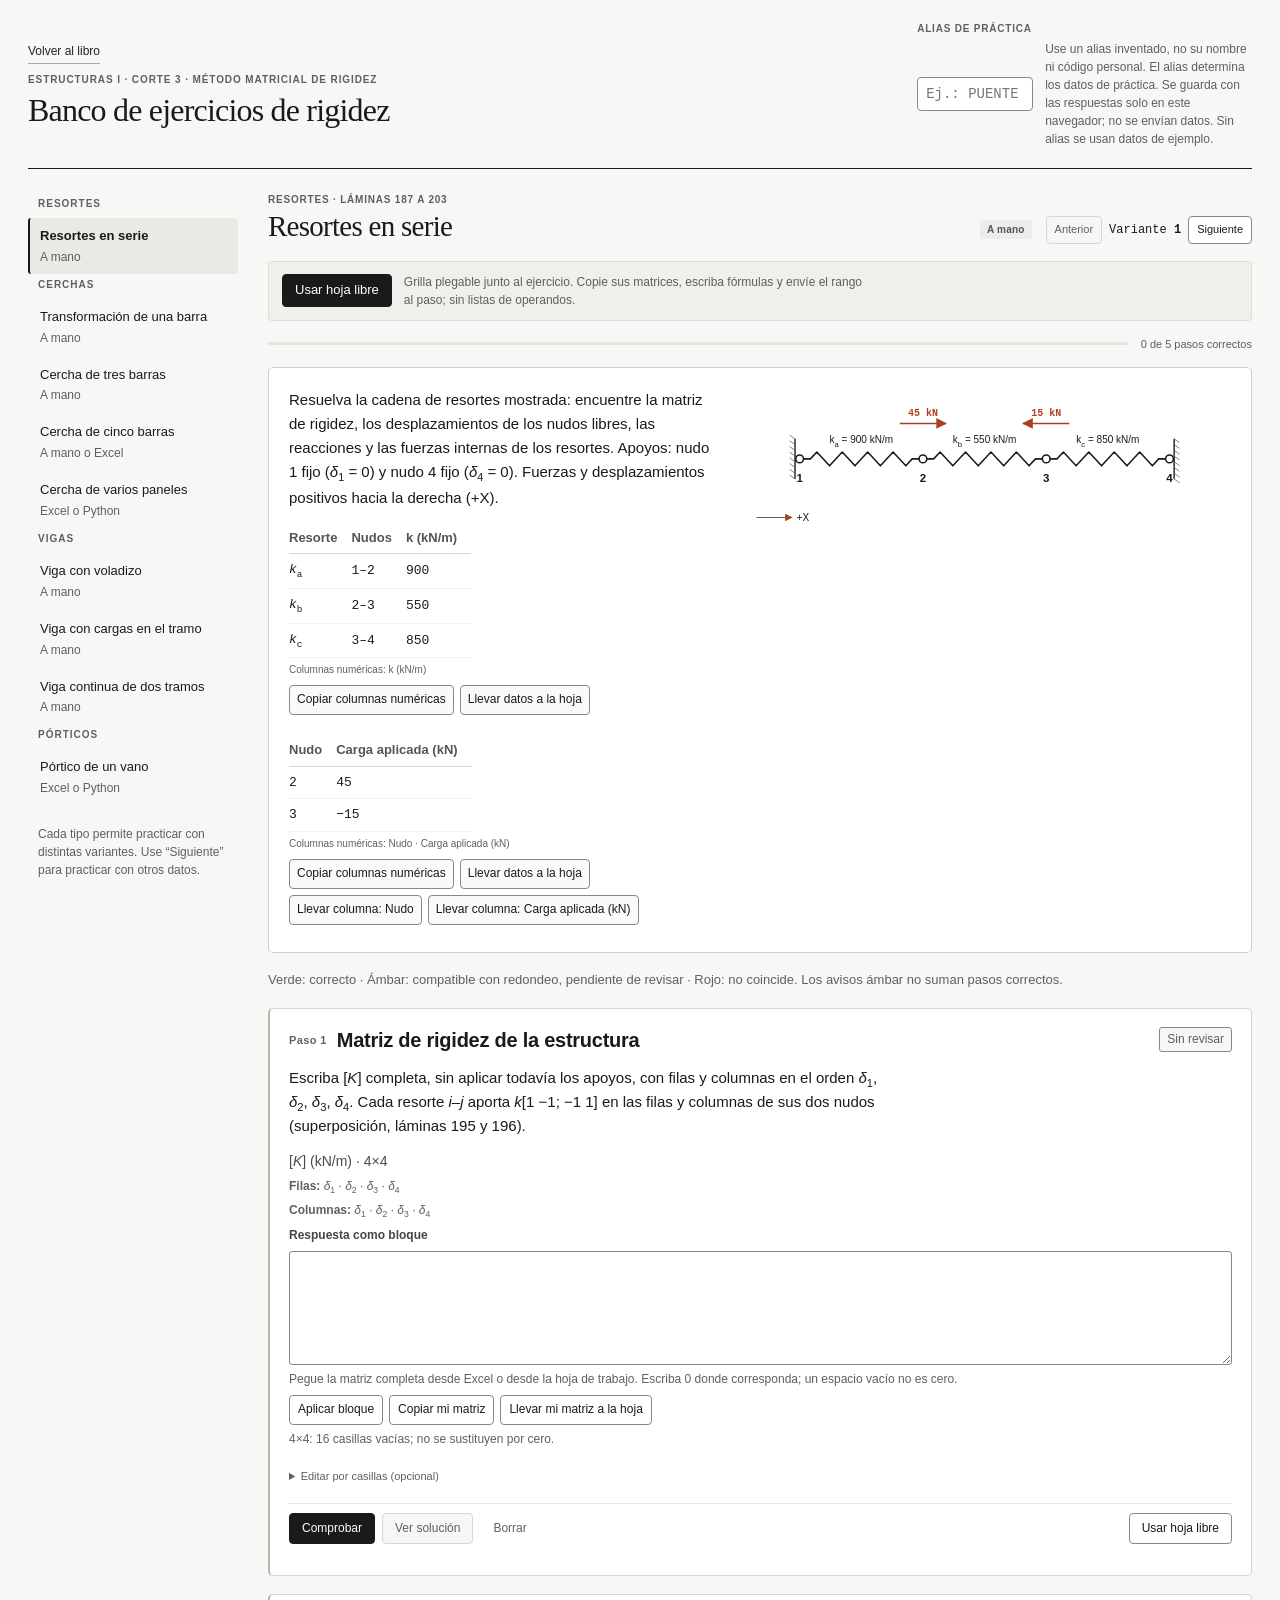
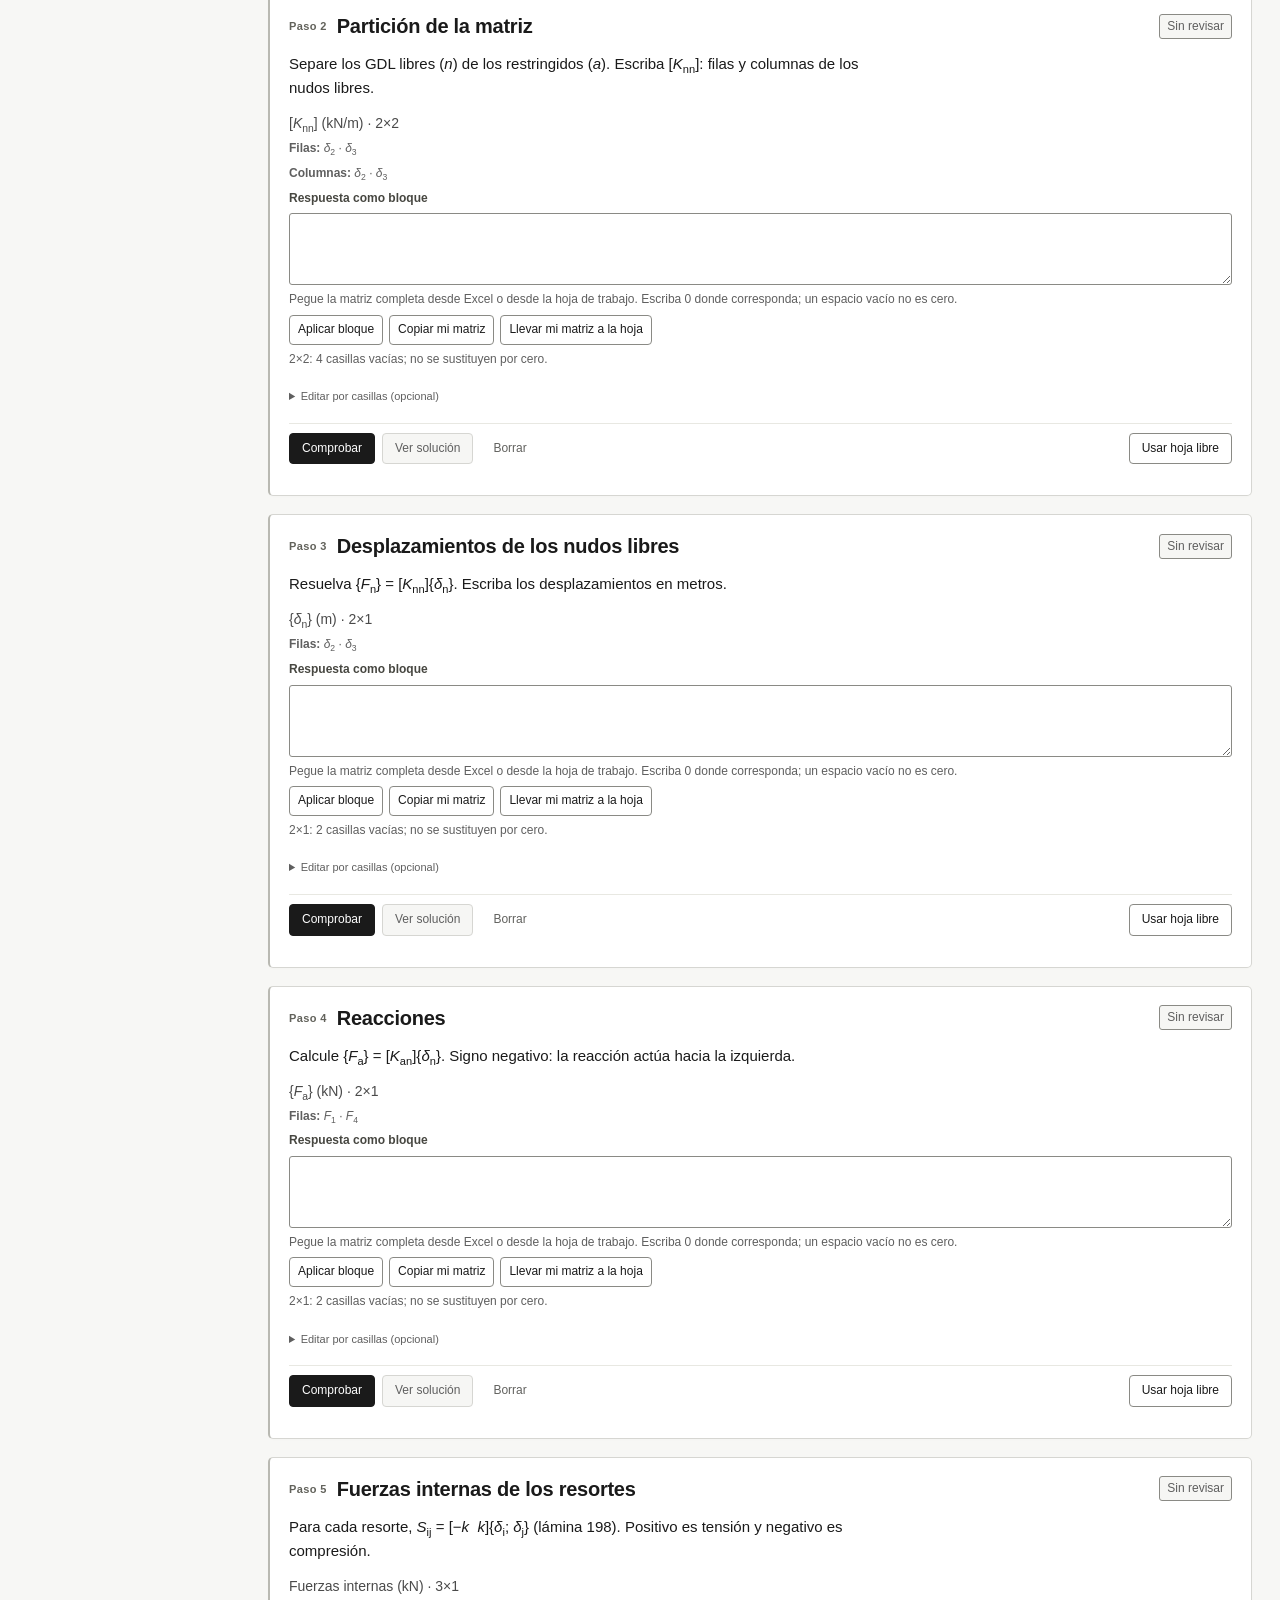
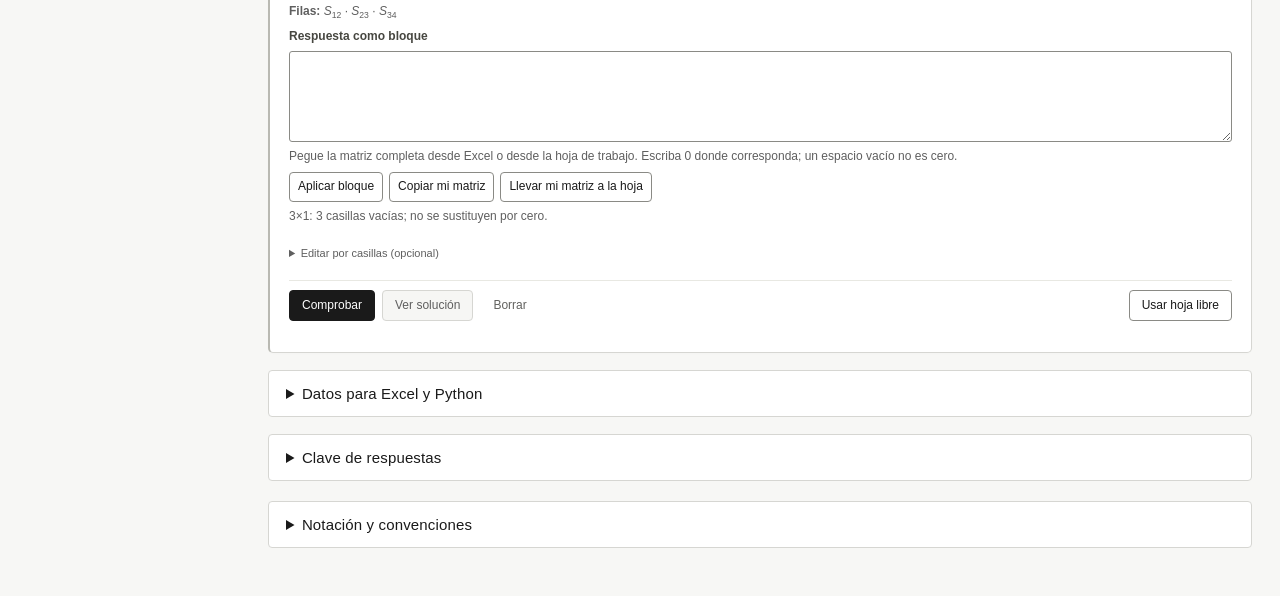
==== banco.html @ 26c3f5d6 "Publicar libro, banco y hoja integrada V12 para GitHub Pages Fuente V12: 86f030126793d676b8661a8024e" ====
<!doctype html>
<html lang="es" data-theme="light">
<head>
<meta charset="utf-8">
<meta name="viewport" content="width=device-width, initial-scale=1">
<title>Banco de ejercicios de rigidez</title>
<style>
/* Concepto: cuaderno de taller de análisis estructural. Barra lateral con el índice de ejercicios,
   enunciado con figura a la derecha y pasos numerados con casillas tipo matriz. */
:root {
  --paper: #f3f5f7; --surface: #ffffff; --surface-2: #eef1f4; --ink: #18212b; --muted: #5a6574; --line: #d3d9e0;
  --accent: #0d6b7a; --accent-ink: #ffffff; --accent-soft: #e0f0f2; --load: #c2410c;
  --ok: #1d7a4b; --ok-soft: #e3f3ea; --bad: #b42318; --bad-soft: #fbe9e7; --warn: #9a5b00; --warn-soft: #fbf1df;
  --f-display: "Arial Narrow", "Segoe UI", Arial, sans-serif;
  --f-body: "Segoe UI", Roboto, Helvetica, Arial, sans-serif;
  --f-mono: ui-monospace, "SFMono-Regular", Consolas, monospace;
  --r: 6px;
}
@media (prefers-color-scheme: dark) { :root:not([data-theme="light"]) {
  --paper: #11161c; --surface: #18202a; --surface-2: #1f2933; --ink: #e5eaf0; --muted: #9aa5b3; --line: #2e3a47;
  --accent: #4fb6c6; --accent-ink: #0b1a1e; --accent-soft: #163239; --load: #f28b4f;
  --ok: #4cc58b; --ok-soft: #133226; --bad: #f2786d; --bad-soft: #3a1c1a; --warn: #e3a64a; --warn-soft: #36290f; color-scheme: dark; } }
:root[data-theme="dark"] {
  --paper: #11161c; --surface: #18202a; --surface-2: #1f2933; --ink: #e5eaf0; --muted: #9aa5b3; --line: #2e3a47;
  --accent: #4fb6c6; --accent-ink: #0b1a1e; --accent-soft: #163239; --load: #f28b4f;
  --ok: #4cc58b; --ok-soft: #133226; --bad: #f2786d; --bad-soft: #3a1c1a; --warn: #e3a64a; --warn-soft: #36290f; color-scheme: dark; }

* { box-sizing: border-box; }
[hidden] { display: none !important; }
body { background: var(--paper); color: var(--ink); font: 15px/1.55 var(--f-body); }
.wrap { max-width: 1240px; margin: 0 auto; padding-left: max(16px, env(safe-area-inset-left, 0px)); padding-right: max(16px, env(safe-area-inset-right, 0px)); padding-block: 0 48px; }
h1, h2, h3 { font-family: var(--f-display); font-weight: 600; letter-spacing: 0.01em; text-wrap: balance; margin: 0; line-height: 1.1; }
h1 { font-size: 30px; } h2 { font-size: 30px; } h3 { font-size: 21px; }
p { margin: 0; }
.eyebrow { font: 600 12px/1.3 var(--f-body); letter-spacing: 0.08em; text-transform: uppercase; color: var(--muted); }
.small { font-size: 13px; color: var(--muted); }
code { font-family: var(--f-mono); font-size: 0.92em; background: var(--surface-2); padding: 1px 4px; border-radius: 3px; }
i.ov { text-decoration: overline; }
.ss { display: inline-flex; flex-direction: column; vertical-align: middle; line-height: 1; font-size: 0.72em; margin-left: 1px; }
.ss sup, .ss sub { position: static; line-height: 1.05; }
sub, sup { font-size: 0.72em; }
a { color: var(--accent); }
:focus-visible { outline: 2px solid var(--accent); outline-offset: 2px; }

/* Encabezado */
.top { display: flex; flex-wrap: wrap; align-items: flex-end; justify-content: space-between; gap: 16px 32px; padding-block: 22px 18px; border-bottom: 2px solid var(--ink); margin-bottom: 22px; }
.top .brand { display: grid; gap: 4px; }
.who { display: grid; gap: 4px; min-width: 0; }
.who label { font: 600 12px var(--f-body); letter-spacing: 0.06em; text-transform: uppercase; color: var(--muted); }
.who .row { display: flex; gap: 8px; align-items: center; flex-wrap: wrap; }
.who input { font: 500 16px var(--f-mono); padding: 7px 10px; width: 15ch; border: 1.5px solid var(--line); border-radius: var(--r); background: var(--surface); color: var(--ink); }
.who .hint { font-size: 12.5px; color: var(--muted); max-width: 34ch; }

/* Distribución */
.layout { display: grid; grid-template-columns: 236px minmax(0, 1fr); gap: 28px; align-items: start; }
.side { position: sticky; top: calc(env(safe-area-inset-top, 0px) + 12px); display: grid; gap: 16px; }
.nav-group { display: grid; gap: 2px; }
.nav-h { font: 600 12px var(--f-body); letter-spacing: 0.08em; text-transform: uppercase; color: var(--muted); padding: 0 10px 4px; }
.nav-item { display: grid; gap: 1px; padding: 7px 10px; border-radius: var(--r); color: var(--ink); text-decoration: none; border-left: 3px solid transparent; }
.nav-item:hover { background: var(--surface-2); }
.nav-item[aria-current="page"] { background: var(--surface); border-left-color: var(--accent); box-shadow: 0 1px 0 var(--line); }
.nav-item span:first-child { font-weight: 500; }
.nav-tag { font-size: 12px; color: var(--muted); }
#nav-select { display: none; font: 500 15px var(--f-body); padding: 9px 10px; border-radius: var(--r); border: 1.5px solid var(--line); background: var(--surface); color: var(--ink); width: 100%; }
.side-note { font-size: 12.5px; color: var(--muted); padding: 0 10px; }
main { min-width: 0; display: grid; gap: 20px; }

/* Cabecera del ejercicio */
.exhead { display: flex; flex-wrap: wrap; gap: 12px 24px; justify-content: space-between; align-items: flex-end; }
.exhead-t { display: grid; gap: 4px; }
.exhead-r { display: flex; gap: 12px; align-items: center; flex-wrap: wrap; }
.tag { font: 600 12px var(--f-body); letter-spacing: 0.04em; padding: 4px 9px; border-radius: 999px; background: var(--accent-soft); color: var(--accent); }
.variant { display: flex; align-items: center; gap: 8px; }
.var-n { font: 500 14px var(--f-mono); }
.prog { display: flex; align-items: center; gap: 12px; }
.prog-bar { flex: 1; height: 6px; background: var(--surface-2); border-radius: 3px; overflow: hidden; }
.prog-bar span { display: block; height: 100%; background: var(--ok); transition: width .3s; }
.prog-t { font: 500 13px var(--f-mono); color: var(--muted); white-space: nowrap; }

/* Botones */
.btn { font: 500 14px var(--f-body); padding: 7px 14px; border-radius: var(--r); border: 1.5px solid var(--line); background: var(--surface); color: var(--ink); cursor: pointer; }
.btn:hover:not(:disabled) { border-color: var(--accent); }
.btn:disabled { opacity: 0.45; cursor: not-allowed; }
.btn-primary { background: var(--accent); border-color: var(--accent); color: var(--accent-ink); }
.btn-primary:hover:not(:disabled) { filter: brightness(1.08); }
.btn-quiet { border-color: transparent; background: transparent; color: var(--muted); }
.btn-sm { padding: 5px 10px; font-size: 13px; }

/* Enunciado */
.enun { display: grid; grid-template-columns: minmax(0, 1fr) minmax(0, 1.15fr); gap: 20px 28px; background: var(--surface); border: 1px solid var(--line); border-radius: 8px; padding: 20px; }
.enun-text { display: grid; gap: 12px; align-content: start; min-width: 0; }
.enun-fig { margin: 0; min-width: 0; }
.fig { width: 100%; height: auto; display: block; }
.tblwrap { overflow-x: auto; }
.tbl { border-collapse: collapse; font-size: 14px; font-variant-numeric: tabular-nums; }
.tbl th { font: 600 12px var(--f-body); color: var(--muted); text-align: left; padding: 4px 12px 4px 0; border-bottom: 1px solid var(--line); white-space: nowrap; }
.tbl td { padding: 4px 12px 4px 0; border-bottom: 1px solid var(--surface-2); font-family: var(--f-mono); font-size: 13.5px; white-space: nowrap; }

/* Figuras */
.fig-bar { stroke: var(--ink); stroke-width: 3.2; stroke-linecap: round; }
.fig-bar-beam { stroke-width: 4.4; }
.fig-beam { stroke: var(--ink); stroke-width: 5; stroke-linecap: round; }
.fig-node { fill: var(--surface); stroke: var(--ink); stroke-width: 2; }
.fig-sup { fill: var(--surface); stroke: var(--ink); stroke-width: 1.6; }
.fig-ground { stroke: var(--ink); stroke-width: 1.8; }
.fig-hatch { stroke: var(--muted); stroke-width: 1; }
.fig-load { stroke: var(--load); stroke-width: 2; fill: none; }
.fig-load-fill { fill: var(--load); }
.fig-axis { stroke: var(--muted); stroke-width: 1.4; }
.fig-spring { stroke: var(--ink); stroke-width: 2; fill: none; stroke-linejoin: round; }
.fig-txt { fill: var(--ink); font: 13px var(--f-body); }
.fig-txt .sub { font-size: 10px; }
.fig-nodetxt { fill: var(--ink); font: 700 15px var(--f-body); }
.fig-loadtxt { fill: var(--load); font: 600 13px var(--f-mono); }
.fig-dim { stroke: var(--muted); stroke-width: 1; fill: none; }
.fig-dimtxt { fill: var(--muted); font: 12px var(--f-mono); }

/* Pasos */
.steps { list-style: none; margin: 0; padding: 0; display: grid; gap: 14px; }
.step { background: var(--surface); border: 1px solid var(--line); border-radius: 8px; padding: 16px 18px; display: grid; gap: 12px; border-left: 4px solid var(--line); }
.step[data-state="ok"] { border-left-color: var(--ok); }
.step[data-state="bad"] { border-left-color: var(--bad); }
.step-h { display: flex; align-items: baseline; gap: 12px; flex-wrap: wrap; }
.step-n { font: 600 13px var(--f-mono); color: var(--accent); }
.step-h h3 { flex: 1; min-width: 12ch; }
.chip { font: 600 12px var(--f-body); padding: 3px 9px; border-radius: 999px; background: var(--surface-2); color: var(--muted); }
.step[data-state="ok"] .chip { background: var(--ok-soft); color: var(--ok); }
.step[data-state="bad"] .chip { background: var(--bad-soft); color: var(--bad); }
.intro { max-width: 78ch; }
.fields { display: flex; flex-wrap: wrap; gap: 14px 28px; }
.field { display: grid; gap: 6px; min-width: 0; max-width: 100%; }
.flabel { font: 500 13.5px var(--f-body); color: var(--muted); }
.flabel .u { font-family: var(--f-mono); font-size: 12.5px; }
.actions { display: flex; gap: 8px; flex-wrap: wrap; }
.fb-ok { color: var(--ok); font-weight: 600; }
.fb-list { margin: 0; padding-left: 18px; color: var(--bad); display: grid; gap: 2px; }
.sol { border-top: 1px dashed var(--line); padding-top: 12px; display: grid; gap: 10px; overflow-x: auto; }
.sol-h { font: 600 12px var(--f-body); letter-spacing: 0.08em; text-transform: uppercase; color: var(--accent); }
.sol ul { margin: 0; padding-left: 18px; }
.eq { display: flex; align-items: center; flex-wrap: wrap; gap: 6px 8px; font-family: var(--f-body); }
.eq b { font-family: var(--f-mono); }

/* Matrices */
.mx { display: inline-flex; align-items: center; gap: 6px; max-width: 100%; overflow-x: auto; padding-bottom: 2px; }
.mx-pre { white-space: nowrap; }
.mx-t { border-collapse: separate; border-spacing: 0; font: 13.5px var(--f-mono); font-variant-numeric: tabular-nums; }
.mx-t thead th { font: 500 12.5px var(--f-body); color: var(--muted); padding: 0 6px 3px; text-align: center; }
.mx-t th.rl { font: 500 13px var(--f-body); color: var(--muted); padding: 2px 8px 2px 0; text-align: right; white-space: nowrap; }
.mx-t td.c { padding: 3px 9px; text-align: right; white-space: nowrap; }
.mx-t td.L { border-left: 2px solid var(--ink); }
.mx-t td.R { border-right: 2px solid var(--ink); }
.mx-t tbody tr:first-child td.L { background: linear-gradient(var(--ink), var(--ink)) left top / 7px 2px no-repeat; }
.mx-t tbody tr:last-child td.L { background: linear-gradient(var(--ink), var(--ink)) left bottom / 7px 2px no-repeat; }
.mx-t tbody tr:first-child td.R { background: linear-gradient(var(--ink), var(--ink)) right top / 7px 2px no-repeat; }
.mx-t tbody tr:last-child td.R { background: linear-gradient(var(--ink), var(--ink)) right bottom / 7px 2px no-repeat; }
.mx-t tbody tr:only-child td.L { background: linear-gradient(var(--ink), var(--ink)) left top / 7px 2px no-repeat, linear-gradient(var(--ink), var(--ink)) left bottom / 7px 2px no-repeat; }
.mx-t tbody tr:only-child td.R { background: linear-gradient(var(--ink), var(--ink)) right top / 7px 2px no-repeat, linear-gradient(var(--ink), var(--ink)) right bottom / 7px 2px no-repeat; }
.mx-t td.hi { color: var(--accent); font-weight: 600; }
.mx-t td.unit { font: 12.5px var(--f-mono); color: var(--muted); padding-left: 8px; white-space: nowrap; }
.mx-in td.c { padding: 3px 4px; }
.mx-in td.L { padding-left: 7px; } .mx-in td.R { padding-right: 7px; }
input.cell { width: 9.5ch; font: 500 14px var(--f-mono); text-align: right; padding: 5px 6px; border: 1.5px solid var(--line); border-radius: 4px; background: var(--paper); color: var(--ink); }
input.cell:focus { border-color: var(--accent); outline: none; background: var(--surface); }
input.cell.ok { border-color: var(--ok); background: var(--ok-soft); }
input.cell.bad { border-color: var(--bad); background: var(--bad-soft); }
input.cell.empty { border-color: var(--warn); background: var(--warn-soft); }

/* Paneles */
.panel { background: var(--surface); border: 1px solid var(--line); border-radius: 8px; padding: 12px 18px; }
.panel summary { cursor: pointer; font: 600 19px var(--f-display); letter-spacing: 0.01em; }
.panel[open] summary { margin-bottom: 12px; }
.notation { display: grid; grid-template-columns: repeat(auto-fit, minmax(260px, 1fr)); gap: 12px 28px; font-size: 14px; }
.notation h4 { font: 600 13px var(--f-body); letter-spacing: 0.06em; text-transform: uppercase; color: var(--accent); margin: 0 0 4px; }
.notation ul { margin: 0; padding-left: 18px; display: grid; gap: 3px; }
.exp { display: grid; grid-template-columns: repeat(auto-fit, minmax(280px, 1fr)); gap: 18px; }
.exp > div { display: grid; gap: 8px; align-content: start; min-width: 0; }
.exp-h { font: 600 14px var(--f-body); }
.exp textarea { width: 100%; font: 12.5px/1.5 var(--f-mono); padding: 8px; border: 1px solid var(--line); border-radius: var(--r); background: var(--paper); color: var(--ink); resize: vertical; }
.exp .btn { justify-self: start; }
.key { display: grid; gap: 10px; margin-top: 10px; }
.key-h { font-weight: 600; font-size: 14px; }
.key-vals { display: flex; flex-wrap: wrap; gap: 4px 16px; font: 13px var(--f-mono); }
.kv .kl { font-family: var(--f-body); color: var(--muted); }

@media (max-width: 1020px) { .enun { grid-template-columns: minmax(0, 1fr); } }
@media (max-width: 860px) {
  .layout { grid-template-columns: minmax(0, 1fr); gap: 16px; }
  .side { position: static; }
  #nav { display: none; }
  #nav-select { display: block; }
  .side-note { padding: 0; }
  h1 { font-size: 26px; } h2 { font-size: 26px; }
}
@media (max-width: 520px) { input.cell { width: 7.5ch; font-size: 13.5px; } .step { padding: 14px 12px; } .enun { padding: 14px; } }
@media (prefers-reduced-motion: reduce) { .prog-bar span { transition: none; } }
/* Rounding compatibility is visible but never earns a correct step. */
input.cell.rounding { background:#fff3d4; border-color:#946000; color:#623f00; }
.step[data-state="rounding"] [data-chip] { background:#fff3d4; color:#623f00; }
</style>
<link rel="stylesheet" href="./bank-sheet.css">
<link rel="stylesheet" href="./bank-blocks.css">
<link rel="stylesheet" href="./bank-free-sheet.css">
<link rel="stylesheet" href="./bank-visual.css">
<link rel="stylesheet" href="./bank-operational.css">
<link rel="stylesheet" href="./tokens.css">
<link rel="stylesheet" href="./bank-reading.css">
</head>
<body>
<div class="wrap">
  <header class="top">
    <div class="brand"><a href="index.html">Volver al libro</a><p class="eyebrow">Estructuras I · Corte 3 · Método matricial de rigidez</p><h1>Banco de ejercicios de rigidez</h1></div>
    <div class="who">
      <label for="alias">Alias de práctica</label>
      <div class="row"><input id="alias" placeholder="Ej.: PUENTE" maxlength="64" autocomplete="off" spellcheck="false" aria-describedby="alias-hint">
        <span class="hint" id="alias-hint">Use un alias inventado, no su nombre ni código personal. El alias determina los datos de práctica. Se guarda con las respuestas solo en este navegador; no se envían datos. Sin alias se usan datos de ejemplo.</span></div>
    </div>
  </header>
  <div class="layout">
    <aside class="side">
      <select id="nav-select" aria-label="Ejercicio"></select>
      <nav id="nav" aria-label="Tipos de ejercicio"></nav>
      <p class="side-note">Cada tipo permite practicar con distintas variantes. Use “Siguiente” para practicar con otros datos.</p>
    </aside>
    <div class="bank-content" style="min-width:0; display:grid; gap:20px;">
      <main id="main"></main>
      <details class="panel" id="notacion">
        <summary>Notación y convenciones</summary>
        <div class="notation">
          <div><h4>Coordenadas generales</h4><ul>
            <li>Fuerzas <i>X</i>, <i>Y</i> y momentos <i>M</i>; desplazamientos <i>u</i>, <i>v</i> y giros <i>θ</i>.</li>
            <li>Positivos: <i>X</i> y <i>u</i> hacia la derecha, <i>Y</i> y <i>v</i> hacia arriba, <i>M</i> y <i>θ</i> en sentido antihorario.</li>
            <li>{<i>F</i>} = [<i>K</i>]{<i>δ</i>}.</li></ul></div>
          <div><h4>Coordenadas locales</h4><ul>
            <li>La barra superior indica local: <i class="ov">F</i>, <i class="ov">δ</i>, [<i class="ov">K</i>].</li>
            <li><i class="ov">X</i> va a lo largo del elemento, del nudo <i>i</i> al nudo <i>j</i>. <i>φ</i> se mide en sentido antihorario desde <i>X</i> hasta <i class="ov">X</i>.</li>
            <li><i>c</i> = cos <i>φ</i>, <i>s</i> = sen <i>φ</i>; {<i class="ov">δ</i>} = [<i>T</i>]{<i>δ</i>}, {<i class="ov">F</i>} = [<i>T</i>]{<i>F</i>}, [<i>K</i>] = [<i>T</i>]<sup>T</sup>[<i class="ov">K</i>][<i>T</i>].</li></ul></div>
          <div><h4>Partición (lámina 241)</h4><ul>
            <li><i>n</i>: GDL libres; <i>a</i>: GDL de los apoyos.</li>
            <li>{<i>δ</i><sub>n</sub>} = [<i>K</i><sub>nn</sub>]<sup>−1</sup>({<i>F</i><sub>n</sub>} − {<i>F</i><span class="ss"><sup>F</sup><sub>n</sub></span>}).</li>
            <li>{<i>F</i><sub>a</sub>} = {<i>F</i><span class="ss"><sup>F</sup><sub>a</sub></span>} + [<i>K</i><sub>an</sub>]{<i>δ</i><sub>n</sub>}, con {<i>δ</i><sub>a</sub>} = 0.</li></ul></div>
          <div><h4>Fuerzas en los elementos</h4><ul>
            <li><i>S</i><sub>ij</sub>: fuerza axial de una barra o resorte. Positivo es tensión.</li>
            <li><i>Y</i><span class="ss"><sup>F</sup><sub>ij</sub></span>, <i>M</i><span class="ss"><sup>F</sup><sub>ij</sub></span>: fuerzas del tramo con ambos extremos empotrados, en el extremo <i>i</i>.</li>
            <li>[<i>F</i>]<sub>ij</sub> = [<i>F</i>]<sup>F</sup><sub>ij</sub> + [<i>K</i>]<sub>ij</sub>{<i>δ</i>}<sub>ij</sub>.</li></ul></div>
          <div><h4>Cómo escribir las respuestas</h4><ul>
            <li>Acepta coma o punto decimal y operaciones simples: <code>−30/6480</code>, <code>2*sqrt(2)</code>, <code>1.5e-3</code>.</li>
            <li>Escriba o pegue la matriz completa en «Respuesta como bloque». Revise la vista previa; «Comprobar» aplica el bloque y verifica el paso. La edición por casillas es opcional.</li>
            <li>Tolerancia general de 1 % por casilla; algunos datos geométricos y coeficientes usan una tolerancia menor. Los números de código deben ser exactos y los ceros se comprueban aparte. Conserve al menos cuatro cifras significativas; si hay cancelación, conserve más cifras hasta el resultado final.</li>
            <li>Verde: correcto. Ámbar: un recálculo con cuatro, cinco o seis cifras reproduce un resultado cercano al suyo; es compatible con redondeo, no una prueba de que todo su procedimiento esté bien. No completa el paso ni aumenta el progreso. Rojo: no coincide con la referencia ni con esos recálculos.</li>
            <li>En el editor de bloque, Enter crea una fila. En una casilla individual, Enter comprueba el paso.</li></ul></div>
        </div>
      </details>
    </div>
    <aside id="bank-sheet" hidden aria-label="Tarjetas matriciales anteriores"></aside>
    <aside id="bank-free-sheet" hidden aria-label="Hoja libre junto al ejercicio"></aside>
  </div>
</div>

<script type="module">
import { parseVal, judge, parsePastedGrid, numericInputError } from './bank-validation.mjs';
import { generateWithRounding } from './bank-rounding.mjs';
import { mountBankSheet } from './bank-sheet.mjs';
import { mountBankFreeSheet } from './bank-free-sheet.mjs';
import { parseResponseBlock, responseTSV, numericTableColumns, escapeBlockHTML } from './bank-blocks.mjs';
/* Núcleo numérico y utilidades. Sin dependencias ni acceso al DOM. */
(function (G) {
  'use strict';

  /* ---------- Generador pseudoaleatorio reproducible ---------- */
  function hashStr(s) {
    let h = 2166136261 >>> 0;
    for (const ch of String(s)) { h ^= ch.codePointAt(0); h = Math.imul(h, 16777619); }
    return h >>> 0;
  }
  function mulberry32(a) {
    return function () {
      a |= 0; a = (a + 0x6D2B79F5) | 0;
      let t = Math.imul(a ^ (a >>> 15), 1 | a);
      t = (t + Math.imul(t ^ (t >>> 7), 61 | t)) ^ t;
      return ((t ^ (t >>> 14)) >>> 0) / 4294967296;
    };
  }
  function makeRng(seed) {
    const r = mulberry32(hashStr(seed));
    const api = {
      next: r,
      int: (a, b) => a + Math.floor(r() * (b - a + 1)),
      pick: (arr) => arr[Math.floor(r() * arr.length)],
      step: (a, b, s) => a + s * Math.floor(r() * (Math.round((b - a) / s) + 1)),
      sign: () => (r() < 0.5 ? -1 : 1),
      nz: (a, b, s) => { // valor no nulo entre ±a y ±b
        const m = api.step(a, b, s); return api.sign() * m;
      }
    };
    return api;
  }

  /* ---------- Álgebra lineal ---------- */
  const zeros = (n, m) => Array.from({ length: n }, () => Array(m).fill(0));
  const matmul = (A, B) => A.map(r => B[0].map((_, j) => r.reduce((s, a, k) => s + a * B[k][j], 0)));
  const matvec = (A, x) => A.map(r => r.reduce((s, a, k) => s + a * x[k], 0));
  const transpose = (A) => A[0].map((_, j) => A.map(r => r[j]));
  const sub = (A, rows, cols) => rows.map(i => cols.map(j => A[i][j]));
  const cleanV = (v) => (Math.abs(v) < 1e-10 ? 0 : v);
  const cleanM = (M) => M.map(r => r.map(cleanV));

  function solve(A, b) {
    const n = A.length;
    const M = A.map((r, i) => [...r, b[i]]);
    const scale = Math.max(...A.map(r => Math.max(...r.map(Math.abs))));
    for (let c = 0; c < n; c++) {
      let p = c;
      for (let r = c + 1; r < n; r++) if (Math.abs(M[r][c]) > Math.abs(M[p][c])) p = r;
      if (Math.abs(M[p][c]) < 1e-9 * scale) throw new Error('Matriz singular');
      [M[c], M[p]] = [M[p], M[c]];
      for (let r = 0; r < n; r++) {
        if (r === c) continue;
        const f = M[r][c] / M[c][c];
        if (f === 0) continue;
        for (let k = c; k <= n; k++) M[r][k] -= f * M[c][k];
      }
    }
    return M.map((r, i) => r[n] / r[i]);
  }
  // Comprueba que la matriz simétrica sea definida positiva (Cholesky)
  function isPD(A) {
    const n = A.length; const L = zeros(n, n);
    for (let i = 0; i < n; i++) {
      for (let j = 0; j <= i; j++) {
        let s = A[i][j];
        for (let k = 0; k < j; k++) s -= L[i][k] * L[j][k];
        if (i === j) { if (s <= 1e-9 * Math.abs(A[i][i])) return false; L[i][i] = Math.sqrt(s); }
        else L[i][j] = s / L[j][j];
      }
    }
    return true;
  }

  /* ---------- Elementos ---------- */
  function trussElem(xi, yi, xj, yj, EA) {
    const dx = xj - xi, dy = yj - yi, L = Math.hypot(dx, dy);
    const c = cleanV(dx / L), s = cleanV(dy / L), k = EA / L;
    let phi = Math.atan2(dy, dx) * 180 / Math.PI; if (phi < 0) phi += 360; phi = cleanV(phi);
    const T = [[c, s, 0, 0], [-s, c, 0, 0], [0, 0, c, s], [0, 0, -s, c]];
    const Kl = [[k, 0, -k, 0], [0, 0, 0, 0], [-k, 0, k, 0], [0, 0, 0, 0]];
    const Kg = cleanM([[c * c, c * s, -c * c, -c * s], [c * s, s * s, -c * s, -s * s],
      [-c * c, -c * s, c * c, c * s], [-c * s, -s * s, c * s, s * s]].map(r => r.map(v => v * k)));
    return { dx, dy, L, c, s, k, phi, T, Kl, Kg };
  }
  function beamK(EI, L) {
    const a = 12 * EI / L ** 3, b = 6 * EI / L ** 2, c = 4 * EI / L, e = 2 * EI / L;
    return [[a, b, -a, b], [b, c, -b, e], [-a, -b, a, -b], [b, e, -b, c]];
  }
  // Fuerzas de empotramiento [Yij, Mij, Yji, Mji]; cargas hacia abajo positivas en magnitud.
  function fixedEnd(L, loads) {
    let Yi = 0, Mi = 0, Yj = 0, Mj = 0;
    for (const q of loads || []) {
      if (q.type === 'w') {
        Yi += q.w * L / 2; Yj += q.w * L / 2; Mi += q.w * L * L / 12; Mj -= q.w * L * L / 12;
      } else if (q.type === 'P') {
        const a = q.a, b = L - a;
        const mi = q.P * a * b * b / (L * L), mj = -q.P * a * a * b / (L * L);
        const yi = (q.P * b + mi + mj) / L;
        Mi += mi; Mj += mj; Yi += yi; Yj += q.P - yi;
      }
    }
    return [Yi, Mi, Yj, Mj];
  }
  function frameElem(xi, yi, xj, yj, E, A, I, loads) {
    const dx = xj - xi, dy = yj - yi, L = Math.hypot(dx, dy);
    const c = cleanV(dx / L), s = cleanV(dy / L);
    const a = E * A / L, b = 12 * E * I / L ** 3, cc = 6 * E * I / L ** 2, d = 4 * E * I / L, e = 2 * E * I / L;
    const Kl = [[a, 0, 0, -a, 0, 0], [0, b, cc, 0, -b, cc], [0, cc, d, 0, -cc, e],
      [-a, 0, 0, a, 0, 0], [0, -b, -cc, 0, b, -cc], [0, cc, e, 0, -cc, d]];
    const R = [[c, s, 0], [-s, c, 0], [0, 0, 1]];
    const T = zeros(6, 6);
    for (let i = 0; i < 3; i++) for (let j = 0; j < 3; j++) { T[i][j] = R[i][j]; T[i + 3][j + 3] = R[i][j]; }
    const Kg = cleanM(matmul(matmul(transpose(T), Kl), T));
    const fe = fixedEnd(L, loads);
    const FfL = [0, fe[0], fe[1], 0, fe[2], fe[3]];
    const FfG = cleanM([matvec(transpose(T), FfL)])[0];
    let phi = Math.atan2(dy, dx) * 180 / Math.PI; if (phi < 0) phi += 360;
    return { L, c, s, phi, coef: { a, b, c: cc, d, e }, Kl, T, Kg, FfL, FfG };
  }

  /* ---------- Ensamblaje y solución ---------- */
  // els: [{code:[...], Kg, FfG}] ; Fnod: cargas nodales aplicadas ; restr: booleano por GDL
  function assembleSolve(nd, els, Fnod, restr) {
    const K = zeros(nd, nd), Ff = Array(nd).fill(0);
    const contrib = Array.from({ length: nd }, () => Array.from({ length: nd }, () => []));
    els.forEach((el, ie) => {
      el.code.forEach((gi, a) => {
        Ff[gi] += (el.FfG ? el.FfG[a] : 0);
        el.code.forEach((gj, b) => {
          const v = el.Kg[a][b];
          K[gi][gj] += v;
          if (v !== 0) contrib[gi][gj].push({ el: ie, v });
        });
      });
    });
    const free = [], rest = [];
    for (let i = 0; i < nd; i++) (restr[i] ? rest : free).push(i);
    const Knn = sub(K, free, free), Kan = sub(K, rest, free);
    const Fn = free.map(g => Fnod[g]), Ffn = free.map(g => Ff[g]);
    const rhs = Fn.map((f, i) => f - Ffn[i]);
    const pd = isPD(Knn);
    const dn = pd ? solve(Knn, rhs) : null;
    const d = Array(nd).fill(0);
    if (dn) free.forEach((g, k) => { d[g] = dn[k]; });
    const Kd = matvec(K, d);
    const Fa = rest.map(g => Kd[g] + Ff[g]);          // fuerza total en el apoyo (lámina 241)
    const R = rest.map((g, k) => Fa[k] - Fnod[g]);     // reacción del apoyo
    return { K: cleanM(K), Ff, contrib, free, rest, Knn, Kan, Fn, Ffn, rhs, dn, d, Fa, R, pd };
  }

  /* ---------- Formato ---------- */
  function stripZeros(m) { return m.includes('.') ? m.replace(/0+$/, '').replace(/\.$/, '') : m; }
  function fmt(x, sig) {
    sig = sig || 5;
    if (x === null || x === undefined || !isFinite(x)) return '–';
    if (Math.abs(x) < 1e-12) return '0';
    const ax = Math.abs(x);
    let s;
    if (ax >= 1e7 || ax < 1e-4) {
      const [m, e] = x.toExponential(sig - 1).split('e');
      s = stripZeros(m) + '×10<sup>' + (+e) + '</sup>';
    } else {
      s = String(Number(x.toPrecision(sig)));
      if (s.includes('e')) s = x.toFixed(8);
    }
    return s.replace(/^-/, '−');
  }
  function fmtPlain(x, sig) {
    sig = sig || 8;
    if (!isFinite(x)) return '';
    if (Math.abs(x) < 1e-12) return '0';
    return String(Number(x.toPrecision(sig)));
  }

  /* ---------- Bloques HTML reutilizables ---------- */
  const it = (s, subi) => `<i>${s}</i>${subi !== undefined && subi !== '' ? `<sub>${subi}</sub>` : ''}`;
  const ov = (s, subi) => `<i class="ov">${s}</i>${subi !== undefined && subi !== '' ? `<sub>${subi}</sub>` : ''}`;
  const fe = (s, subi) => `<i>${s}</i><span class="ss"><sup>F</sup><sub>${subi}</sub></span>`;
  const MINUS = '−';

  function matHTML(M, rowL, colL, f, opts) {
    opts = opts || {};
    f = f || ((x) => fmt(x, 5));
    const nC = M[0].length;
    const head = colL ? `<thead><tr><th></th>${colL.map(c => `<th>${c}</th>`).join('')}</tr></thead>` : '';
    const body = M.map((r, i) => `<tr><th class="rl">${rowL ? rowL[i] : ''}</th>${r.map((v, j) => {
      const cls = ['c']; if (j === 0) cls.push('L'); if (j === nC - 1) cls.push('R');
      if (opts.hi && opts.hi(i, j)) cls.push('hi');
      return `<td class="${cls.join(' ')}">${typeof v === 'string' ? v : f(v)}</td>`;
    }).join('')}</tr>`).join('');
    const pre = opts.pre ? `<span class="mx-pre">${opts.pre}</span>` : '';
    return `<div class="mx">${pre}<table class="mx-t">${head}<tbody>${body}</tbody></table>${opts.post ? `<span class="mx-pre">${opts.post}</span>` : ''}</div>`;
  }
  const vecHTML = (v, rowL, f, opts) => matHTML(v.map(x => [x]), rowL, null, f, opts);

  G.MR = {
    makeRng, hashStr, zeros, matmul, matvec, transpose, solve, sub, isPD, cleanV, cleanM,
    trussElem, beamK, fixedEnd, frameElem, assembleSolve,
    fmt, fmtPlain, it, ov, fe, MINUS, matHTML, vecHTML
  };
})(typeof window !== 'undefined' ? window : globalThis);

/* Figuras SVG de los enunciados. Colores tomados de variables CSS de la página. */
(function (G) {
  'use strict';
  const r1 = (v) => Math.round(v * 10) / 10;
  const numTxt = (x) => String(Number(x.toPrecision(6))).replace(/^-/, '−');

  const DEFS = `<defs>
    <marker id="ah" viewBox="0 0 10 10" refX="9" refY="5" markerWidth="7" markerHeight="7" orient="auto-start-reverse">
      <path d="M0,0 L10,5 L0,10 z" class="fig-load-fill"/></marker>
    <marker id="dt" viewBox="0 0 10 10" refX="5" refY="5" markerWidth="6" markerHeight="6" orient="auto-start-reverse">
      <path d="M2,2 L8,8 M8,2 L2,8" class="fig-dim" stroke-width="1.4"/></marker>
  </defs>`;

  const arrow = (x1, y1, x2, y2, cls) => `<line x1="${r1(x1)}" y1="${r1(y1)}" x2="${r1(x2)}" y2="${r1(y2)}" class="${cls || 'fig-load'}" marker-end="url(#ah)"/>`;
  const text = (x, y, s, cls, anchor) => `<text x="${r1(x)}" y="${r1(y)}" class="${cls || 'fig-txt'}" text-anchor="${anchor || 'middle'}">${s}</text>`;

  function hatch(x1, y1, x2, y2, dir) { // línea de terreno con rayado hacia "dir" (vector unitario)
    let s = `<line x1="${r1(x1)}" y1="${r1(y1)}" x2="${r1(x2)}" y2="${r1(y2)}" class="fig-ground"/>`;
    const L = Math.hypot(x2 - x1, y2 - y1), n = Math.max(3, Math.floor(L / 7));
    for (let k = 0; k <= n; k++) {
      const px = x1 + (x2 - x1) * k / n, py = y1 + (y2 - y1) * k / n;
      s += `<line x1="${r1(px)}" y1="${r1(py)}" x2="${r1(px + dir[0] * 7 - dir[1] * 5)}" y2="${r1(py + dir[1] * 7 + dir[0] * 5)}" class="fig-hatch"/>`;
    }
    return s;
  }
  // Apoyo dibujado "debajo" del punto (x,y); se rota para otros lados.
  function supportShape(kind) {
    if (kind === 'pin') {
      return `<path d="M0,0 L-11,19 L11,19 Z" class="fig-sup"/>` + hatch(-18, 19, 18, 19, [0, 1]);
    }
    // rodillo
    return `<path d="M0,0 L-11,16 L11,16 Z" class="fig-sup"/><circle cx="-6" cy="20.5" r="3.6" class="fig-sup"/><circle cx="6" cy="20.5" r="3.6" class="fig-sup"/>` + hatch(-18, 25, 18, 25, [0, 1]);
  }
  function support(x, y, kind, side) {
    const rot = { below: 0, left: 90, right: -90, above: 180 }[side || 'below'];
    return `<g transform="translate(${r1(x)},${r1(y)}) rotate(${rot})">${supportShape(kind)}</g>`;
  }
  function fixedWall(x, y, side, half) { // empotramiento: pared en el lado indicado
    half = half || 22;
    if (side === 'left') return hatch(x, y - half, x, y + half, [-1, 0]);
    if (side === 'right') return hatch(x, y - half, x, y + half, [1, 0]);
    return hatch(x - half, y, x + half, y, [0, 1]); // abajo
  }
  function dimH(x1, x2, y, label) {
    return `<line x1="${r1(x1)}" y1="${r1(y)}" x2="${r1(x2)}" y2="${r1(y)}" class="fig-dim" marker-start="url(#dt)" marker-end="url(#dt)"/>
      <line x1="${r1(x1)}" y1="${r1(y - 7)}" x2="${r1(x1)}" y2="${r1(y + 7)}" class="fig-dim"/>
      <line x1="${r1(x2)}" y1="${r1(y - 7)}" x2="${r1(x2)}" y2="${r1(y + 7)}" class="fig-dim"/>` +
      text((x1 + x2) / 2, y - 6, label, 'fig-dimtxt');
  }
  function dimV(x, y1, y2, label, side) {
    const tx = side === 'left' ? x - 6 : x + 6;
    return `<line x1="${r1(x)}" y1="${r1(y1)}" x2="${r1(x)}" y2="${r1(y2)}" class="fig-dim" marker-start="url(#dt)" marker-end="url(#dt)"/>
      <line x1="${r1(x - 7)}" y1="${r1(y1)}" x2="${r1(x + 7)}" y2="${r1(y1)}" class="fig-dim"/>
      <line x1="${r1(x - 7)}" y1="${r1(y2)}" x2="${r1(x + 7)}" y2="${r1(y2)}" class="fig-dim"/>` +
      `<text x="${r1(tx)}" y="${r1((y1 + y2) / 2 + 4)}" class="fig-dimtxt" text-anchor="${side === 'left' ? 'end' : 'start'}">${label}</text>`;
  }
  const svgWrap = (W, H, body, label) => `<svg viewBox="0 0 ${W} ${r1(H)}" class="fig" role="img" aria-label="${label}">${DEFS}${body}</svg>`;

  /* ---------- Cercha ---------- */
  function drawTruss(m) {
    const xs = m.nodes.map(n => n.x), ys = m.nodes.map(n => n.y);
    const minX = Math.min(...xs), maxX = Math.max(...xs), minY = Math.min(...ys), maxY = Math.max(...ys);
    const spanX = Math.max(maxX - minX, 1), spanY = Math.max(maxY - minY, 1);
    const W = 640, padX = 120, padTop = 80, padBot = 130;
    const sc = Math.min((W - 2 * padX) / spanX, 230 / spanY);
    const H = spanY * sc + padTop + padBot;
    const ox = (W - spanX * sc) / 2;
    const P = (x, y) => [ox + (x - minX) * sc, padTop + (maxY - y) * sc];
    const cx = xs.reduce((a, b) => a + b, 0) / xs.length, cy = ys.reduce((a, b) => a + b, 0) / ys.length;
    let s = '';
    m.elems.forEach(e => {
      const [x1, y1] = P(m.nodes[e.i].x, m.nodes[e.i].y), [x2, y2] = P(m.nodes[e.j].x, m.nodes[e.j].y);
      s += `<line x1="${r1(x1)}" y1="${r1(y1)}" x2="${r1(x2)}" y2="${r1(y2)}" class="fig-bar"/>`;
    });
    let sideSupportLeft = false; const supSide = {};
    m.nodes.forEach((n, k) => {
      const ru = m.restr[2 * k], rv = m.restr[2 * k + 1];
      if (!ru && !rv) return;
      const [x, y] = P(n.x, n.y);
      let side = 'below';
      if (ru && rv) side = (n.y === minY) ? 'below' : (n.x === minX ? 'left' : (n.x === maxX ? 'right' : 'below'));
      else if (ru) side = n.x === minX ? 'left' : 'right';
      if (side === 'left') sideSupportLeft = true;
      supSide[k] = side;
      s += support(x, y, (ru && rv) ? 'pin' : 'roller', side);
    });
    m.nodes.forEach((n, k) => {
      const [x, y] = P(n.x, n.y);
      const X = m.loads[2 * k], Y = m.loads[2 * k + 1];
      if (X) { // flecha horizontal del lado exterior de la estructura
        const side = n.x < cx ? -1 : 1, d = Math.sign(X);
        const near = x + side * 8, far = x + side * 66;
        s += d === side ? arrow(near, y, far, y) : arrow(far, y, near, y);
        s += text(far + side * 4, y - 7, `${numTxt(Math.abs(X))} kN`, 'fig-loadtxt', side > 0 ? 'start' : 'end');
      }
      if (Y) { // flecha vertical arriba de los nudos altos y abajo de los bajos
        const side = n.y > cy ? -1 : 1, d = -Math.sign(Y);
        const near = y + side * 8, far = y + side * 60;
        s += d === side ? arrow(x, near, x, far) : arrow(x, far, x, near);
        s += text(x + 7, far + (side > 0 ? 4 : 10), `${numTxt(Math.abs(Y))} kN`, 'fig-loadtxt', 'start');
      }
    });
    m.nodes.forEach((n, k) => {
      const [x, y] = P(n.x, n.y);
      let dx = n.x - cx, dy = n.y - cy; const L = Math.hypot(dx, dy) || 1; dx /= L; dy /= L;
      s += `<circle cx="${r1(x)}" cy="${r1(y)}" r="5" class="fig-node"/>`;
      let lx = x + dx * 17, ly = y - dy * 17 + 5;
      if (supSide[k] === 'left' || supSide[k] === 'right') { lx = x + (supSide[k] === 'left' ? 13 : -13); ly = n.y > cy ? y - 10 : y + 20; }
      s += text(lx, ly, String(k + 1), 'fig-nodetxt');
    });
    // Cotas
    const bottomXs = [...new Set(m.nodes.filter(n => n.y === minY).map(n => n.x))].sort((a, b) => a - b);
    const xsDim = bottomXs.length >= 2 ? bottomXs : [minX, maxX];
    if (xsDim[0] > minX) xsDim.unshift(minX); if (xsDim[xsDim.length - 1] < maxX) xsDim.push(maxX);
    const yDim = P(0, minY)[1] + (m.nodes.some((n, k) => n.y === minY && m.loads[2 * k + 1]) ? 100 : 62);
    for (let k = 0; k < xsDim.length - 1; k++) {
      s += dimH(P(xsDim[k], 0)[0], P(xsDim[k + 1], 0)[0], yDim, `${numTxt(xsDim[k + 1] - xsDim[k])}${m.unit ? ' ' + m.unit : ''}`);
    }
    if (spanY > 1) {
      const side = sideSupportLeft ? 'right' : 'left';
      const xd = side === 'left' ? P(minX, 0)[0] - 44 : P(maxX, 0)[0] + 44;
      s += dimV(xd, P(0, maxY)[1], P(0, minY)[1], `${numTxt(spanY)}${m.unit ? ' ' + m.unit : ''}`, side);
    }
    return svgWrap(W, H, s, 'Cercha del ejercicio con nudos numerados, apoyos y cargas');
  }

  /* ---------- Resortes ---------- */
  function zigzag(x1, x2, y) {
    const lead = 14, n = 8, amp = 9; const a = x1 + lead, b = x2 - lead;
    let d = `M${r1(x1)},${y} L${r1(a)},${y}`;
    for (let k = 1; k <= n; k++) d += ` L${r1(a + (b - a) * (k - 0.5) / n)},${y + (k % 2 ? -amp : amp)}`;
    d += ` L${r1(b)},${y} L${r1(x2)},${y}`;
    return `<path d="${d}" class="fig-spring"/>`;
  }
  function drawSprings(N, fixed, loads, kLabels) {
    const W = 640, gap = Math.min(170, (W - 160) / (N - 1)), x0 = (W - gap * (N - 1)) / 2, y = 92;
    let s = '';
    for (let e = 0; e < N - 1; e++) {
      s += zigzag(x0 + e * gap, x0 + (e + 1) * gap, y);
      s += text(x0 + (e + 0.5) * gap, y - 20, kLabels[e], 'fig-txt');
    }
    for (let i = 0; i < N; i++) {
      const x = x0 + i * gap;
      if (fixed.includes(i)) s += fixedWall(i === 0 ? x - 6 : x + 6, y, i === 0 ? 'left' : 'right', 26);
      s += `<circle cx="${r1(x)}" cy="${y}" r="5" class="fig-node"/>`;
      s += text(x, y + 30, String(i + 1), 'fig-nodetxt');
      if (loads[i]) {
        const d = Math.sign(loads[i]);
        s += arrow(x - d * 30, y - 46, x + d * 30, y - 46);
        s += text(x, y - 56, `${numTxt(Math.abs(loads[i]))} kN`, 'fig-loadtxt');
      }
    }
    s += arrow(24, 168, 70, 168, 'fig-axis') + text(76, 172, '+X', 'fig-txt', 'start');
    return svgWrap(W, 184, s, 'Cadena de resortes con nudos numerados, apoyos y cargas');
  }

  /* ---------- Viga ---------- */
  // m: {nodes:[{x, label, sup:'E'|'A'|'R'|'L'}], spans:[{i,j,loads:[{type,w}|{type,P,a}]}], tipLoads:[{x,P}], unit:'m'}
  function drawBeam(m) {
    const xs = m.nodes.map(n => n.x); const minX = Math.min(...xs), maxX = Math.max(...xs);
    const W = 640, pad = 70, sc = (W - 2 * pad) / (maxX - minX), y = 112;
    const X = (x) => pad + (x - minX) * sc;
    let s = `<line x1="${X(minX)}" y1="${y}" x2="${X(maxX)}" y2="${y}" class="fig-beam"/>`;
    const dimPts = new Set(xs);
    m.spans.forEach(sp => {
      const xa = m.nodes[sp.i].x, xb = m.nodes[sp.j].x;
      (sp.loads || []).forEach(q => {
        if (q.type === 'w') {
          const n = Math.max(4, Math.round((xb - xa) * sc / 26));
          s += `<line x1="${r1(X(xa))}" y1="${y - 40}" x2="${r1(X(xb))}" y2="${y - 40}" class="fig-load"/>`;
          for (let k = 0; k <= n; k++) { const px = X(xa) + (X(xb) - X(xa)) * k / n; s += arrow(px, y - 40, px, y - 6); }
          s += text((X(xa) + X(xb)) / 2, y - 48, `${numTxt(q.w)} kN/m`, 'fig-loadtxt');
        } else {
          const px = X(xa + q.a); dimPts.add(xa + q.a);
          s += arrow(px, y - 66, px, y - 6);
          s += text(px, y - 72, `${numTxt(q.P)} kN`, 'fig-loadtxt');
        }
      });
    });
    (m.tipLoads || []).forEach(t => {
      const px = X(t.x); s += arrow(px, y - 66, px, y - 6); s += text(px, y - 72, `${numTxt(t.P)} kN`, 'fig-loadtxt');
    });
    m.nodes.forEach((n, k) => {
      const px = X(n.x);
      if (n.sup === 'E') s += fixedWall(n.x === minX ? px - 2 : px + 2, y, n.x === minX ? 'left' : 'right', 24);
      else if (n.sup === 'A') s += support(px, y + 3, 'pin', 'below');
      else if (n.sup === 'R') s += support(px, y + 3, 'roller', 'below');
      s += `<circle cx="${r1(px)}" cy="${y}" r="4" class="fig-node"/>`;
      const ly = (n.sup === 'A' || n.sup === 'R') ? y - 14 : y + 24;
      const lx = (n.sup === 'A' || n.sup === 'R') ? px + 14 : px;
      s += text(lx, ly, n.label, 'fig-nodetxt');
    });
    const pts = [...dimPts].sort((a, b) => a - b);
    for (let k = 0; k < pts.length - 1; k++) s += dimH(X(pts[k]), X(pts[k + 1]), y + 62, `${numTxt(pts[k + 1] - pts[k])} m`);
    if (m.note) s += text(10, 24, m.note, 'fig-txt', 'start');
    return svgWrap(W, 196, s, 'Viga del ejercicio con apoyos, cargas y cotas');
  }

  /* ---------- Pórtico ---------- */
  // m: {L, H, w, P, labels:{1:'1 (B)',...}}
  function drawFrame(m) {
    const W = 640, sc = Math.min(330 / m.L, 200 / m.H), x0 = (W - m.L * sc) / 2, yb = 70 + m.H * sc, yt = 70;
    const xA = x0, xD = x0 + m.L * sc;
    let s = `<line x1="${r1(xA)}" y1="${r1(yb)}" x2="${r1(xA)}" y2="${r1(yt)}" class="fig-bar"/>
      <line x1="${r1(xA)}" y1="${r1(yt)}" x2="${r1(xD)}" y2="${r1(yt)}" class="fig-bar fig-bar-beam"/>
      <line x1="${r1(xD)}" y1="${r1(yt)}" x2="${r1(xD)}" y2="${r1(yb)}" class="fig-bar"/>`;
    s += fixedWall(xA, yb + 2, 'below', 20) + fixedWall(xD, yb + 2, 'below', 20);
    const n = Math.max(6, Math.round(m.L * sc / 26));
    s += `<line x1="${r1(xA)}" y1="${yt - 38}" x2="${r1(xD)}" y2="${yt - 38}" class="fig-load"/>`;
    for (let k = 0; k <= n; k++) { const px = xA + (xD - xA) * k / n; s += arrow(px, yt - 38, px, yt - 5); }
    s += text((xA + xD) / 2, yt - 46, `${numTxt(m.w)} kN/m`, 'fig-loadtxt');
    if (m.P) { s += arrow(xA - 78, yt, xA - 8, yt); s += text(xA - 82, yt - 8, `${numTxt(m.P)} kN`, 'fig-loadtxt', 'end'); }
    [[xA, yt, m.labels[1], 'end', -10, -8], [xD, yt, m.labels[2], 'start', 10, -8], [xA, yb, m.labels[3], 'end', -12, -4], [xD, yb, m.labels[4], 'start', 12, -4]]
      .forEach(([x, y, l, a, dx, dy]) => { s += `<circle cx="${r1(x)}" cy="${r1(y)}" r="4.5" class="fig-node"/>` + text(x + dx, y + dy, l, 'fig-nodetxt', a); });
    s += dimH(xA, xD, yb + 46, `${numTxt(m.L)} m`);
    s += dimV(xD + 70, yt, yb, `${numTxt(m.H)} m`, 'right');
    s += text((xA + xD) / 2, yt + 18, m.beamTxt, 'fig-txt');
    s += text(xA + 10, (yt + yb) / 2, m.colTxt, 'fig-txt', 'start');
    return svgWrap(W, yb + 72, s, 'Pórtico de un vano con bases empotradas, carga distribuida en la viga');
  }

  G.MRdraw = { drawTruss, drawSprings, drawBeam, drawFrame };
})(typeof window !== 'undefined' ? window : globalThis);

/* Generadores de ejercicios. Cada uno devuelve enunciado, figura, pasos con respuestas y soluciones. */
(function (G) {
  'use strict';
  const M = G.MR, D = G.MRdraw;
  const { fmt, it, ov, fe, matHTML, vecHTML } = M;
  const f4 = (x) => fmt(x, 4);
  const maxAbs = (A) => Math.max(1e-12, ...A.flat().map(Math.abs));
  const MSG_SUM = 'Falta sumar los aportes de todos los elementos que comparten este GDL.';
  const xl = (x) => String(Number(x.toPrecision(10))).replace('.', ','); // decimal con coma para Excel
  const py = (x) => String(Number(x.toPrecision(10)));

  function fld(id, label, ans, o) {
    o = o || {};
    const A = Array.isArray(ans[0]) ? ans : ans.map(x => [x]);
    return {
      id, label, ans: A, rowL: o.rowL || null, colL: o.colL || null, unit: o.unit || '',
      rowUnits: o.rowUnits || null, colUnits: o.colUnits || null, tolRel: o.tolRel === undefined ? 0.01 : o.tolRel,
      tolAbs: o.tolAbs === undefined ? 0.005 * maxAbs(A) : o.tolAbs, alts: o.alts || null, int: !!o.int
    };
  }
  const contribAlts = (contrib, rows, cols) => (r, c) => {
    const L = contrib[rows[r]][cols[c]];
    return L.length > 1 ? L.map(x => ({ v: x.v, msg: MSG_SUM })) : [];
  };
  const tbl = (head, rows) => `<div class="tblwrap"><table class="tbl"><thead><tr>${head.map(h => `<th>${h}</th>`).join('')}</tr></thead><tbody>${rows.map(r => `<tr>${r.map(c => `<td>${c}</td>`).join('')}</tr>`).join('')}</tbody></table></div>`;
  const eq = (s) => `<div class="eq">${s}</div>`;
  const p = (s) => `<p>${s}</p>`;
  const state = (S) => Math.abs(S) < 1e-9 ? 'sin fuerza' : (S > 0 ? 'tensión' : 'compresión');
  const KK = '[<i>K</i>]';
  const Knn = `[<i>K</i><sub>nn</sub>]`, Kan = `[<i>K</i><sub>an</sub>]`;
  const dn = `{<i>δ</i><sub>n</sub>}`, Fn = `{<i>F</i><sub>n</sub>}`, Fa = `{<i>F</i><sub>a</sub>}`, FFn = `{${fe('F', 'n')}}`, FFa = `{${fe('F', 'a')}}`;

  function solveText(Kmat, rhs, rowL, unitTxt, rhsTxt) {
    const n = Kmat.length; let s = '';
    if (n === 1) {
      s += eq(`${rowL[0]} = ${fmt(rhs[0])} / ${fmt(Kmat[0][0])} = <b>${fmt(rhs[0] / Kmat[0][0])}</b> ${unitTxt}`);
    } else if (n === 2) {
      const [[a, b], [c, d]] = Kmat, det = a * d - b * c;
      const inv = [[d / det, -b / det], [-c / det, a / det]];
      const x = M.matvec(inv, rhs);
      s += p(`Inversa de una matriz 2×2 por la adjunta, como en la lámina 202:`);
      s += eq(`|${Knn.replace(/[\[\]]/g, '')}| = (${fmt(a)})(${fmt(d)}) − (${fmt(b)})(${fmt(c)}) = ${fmt(det)}`);
      s += eq(matHTML(inv, null, null, (v) => fmt(v, 5), { pre: `${Knn}<sup>−1</sup> =` }));
      s += eq(matHTML(inv, null, null, (v) => fmt(v, 5), { pre: `${dn} = ${Knn}<sup>−1</sup>${rhsTxt} =` }) + vecHTML(rhs, null, null, { post: '=' }) + vecHTML(x, rowL, null));
    } else {
      const x = M.solve(Kmat, rhs);
      s += p(`Resuelva el sistema por eliminación de Gauss o en Excel con <code>=MMULT(MINVERSA(Knn);Fn)</code> (en inglés: MMULT y MINVERSE).`);
      s += eq(vecHTML(x, rowL, null, { pre: `${dn} =` }) + `<span class="mx-pre">${unitTxt}</span>`);
    }
    return s;
  }

  /* ============ 1. Resortes en serie ============ */
  function genResortes(r) {
    const n = r.pick([2, 3, 3]), N = n + 1;
    const mode = n === 2 ? r.pick(['der', 'izq']) : r.pick(['der', 'izq', 'ambos']);
    const fixed = mode === 'der' ? [N - 1] : mode === 'izq' ? [0] : [0, N - 1];
    const ks = Array.from({ length: n }, () => r.step(100, 900, 50));
    const loads = Array(N).fill(0);
    do { for (let i = 0; i < N; i++) if (!fixed.includes(i)) loads[i] = r.nz(10, 60, 5); }
    while (fixed.length === 1 && loads.reduce((a, b) => a + b, 0) === 0);
    const kn = ['a', 'b', 'c'];
    const els = ks.map((k, e) => ({ code: [e, e + 1], Kg: [[k, -k], [-k, k]] }));
    const restr = [...Array(N)].map((_, i) => fixed.includes(i));
    const s = M.assembleSolve(N, els, loads, restr);
    const dL = (i) => it('δ', i + 1), FL = (i) => it('F', i + 1);
    const all = [...Array(N).keys()];
    const S = ks.map((k, e) => k * (s.d[e + 1] - s.d[e]));
    const fixTxt = fixed.map(i => `nudo ${i + 1} fijo (${dL(i)} = 0)`).join(' y ');

    const statement = p(`Resuelva la cadena de resortes mostrada: encuentre la matriz de rigidez, los desplazamientos de los nudos libres, las reacciones y las fuerzas internas de los resortes. Apoyos: ${fixTxt}. Fuerzas y desplazamientos positivos hacia la derecha (+X).`);
    const dataHTML = tbl(['Resorte', 'Nudos', 'k (kN/m)'], ks.map((k, e) => [it('k', kn[e]), `${e + 1}–${e + 2}`, k])) +
      tbl(['Nudo', 'Carga aplicada (kN)'], all.filter(i => !fixed.includes(i)).map(i => [i + 1, fmt(loads[i])]));

    const expand = (e) => { const Z = M.zeros(N, N); Z[e][e] = ks[e]; Z[e][e + 1] = -ks[e]; Z[e + 1][e] = -ks[e]; Z[e + 1][e + 1] = ks[e]; return Z; };
    const labs = all.map(dL);
    const freeL = s.free.map(dL), restL = s.rest.map(FL);

    const steps = [
      {
        title: 'Matriz de rigidez de la estructura',
        intro: `Escriba ${KK} completa, sin aplicar todavía los apoyos, con filas y columnas en el orden ${labs.join(', ')}. Cada resorte <i>i</i>–<i>j</i> aporta <i>k</i>[1 −1; −1 1] en las filas y columnas de sus dos nudos (superposición, láminas 195 y 196).`,
        fields: [fld('K', `${KK} (kN/m)`, s.K, { rowL: labs, colL: labs, unit: 'kN/m', alts: contribAlts(s.contrib, all, all) })],
        sol: ks.map((k, e) => eq(matHTML(expand(e), labs, labs, f4, { pre: `${KK}<sub>${kn[e]}</sub> =` }))).join('') +
          p('Sumando término a término:') + eq(matHTML(s.K, labs, labs, f4, { pre: `${KK} =` }))
      },
      {
        title: 'Partición de la matriz',
        intro: `Separe los GDL libres (<i>n</i>) de los restringidos (<i>a</i>). Escriba ${Knn}: filas y columnas de los nudos libres.`,
        fields: [fld('Knn', `${Knn} (kN/m)`, s.Knn, { rowL: freeL, colL: freeL, unit: 'kN/m', alts: contribAlts(s.contrib, s.free, s.free) })],
        sol: p(`Los GDL restringidos son ${s.rest.map(dL).join(', ')} = 0. Se eliminan sus filas y columnas del sistema de incógnitas; las filas eliminadas se usan después para las reacciones.`) +
          eq(matHTML(s.Knn, freeL, freeL, f4, { pre: `${Knn} =` }))
      },
      {
        title: 'Desplazamientos de los nudos libres',
        intro: `Resuelva ${Fn} = ${Knn}${dn}. Escriba los desplazamientos en metros.`,
        fields: [fld('dn', `${dn} (m)`, s.dn, { rowL: freeL, unit: 'm' })],
        sol: eq(vecHTML(s.Fn, s.free.map(FL), null, { pre: `${Fn} =` }) + '<span class="mx-pre">kN</span>') + solveText(s.Knn, s.Fn, freeL, 'm', Fn)
      },
      {
        title: 'Reacciones',
        intro: `Calcule ${Fa} = ${Kan}${dn}. Signo negativo: la reacción actúa hacia la izquierda.`,
        fields: [fld('R', `${Fa} (kN)`, s.R, { rowL: restL, unit: 'kN' })],
        sol: eq(matHTML(s.Kan, restL, freeL, f4, { pre: `${Fa} =` }) + vecHTML(s.dn, null, (x) => fmt(x, 5), { post: '=' }) + vecHTML(s.R, restL, null)) +
          p(`Comprobación de equilibrio: suma de cargas + reacciones = ${fmt(loads.reduce((a, b) => a + b, 0) + s.R.reduce((a, b) => a + b, 0))} kN.`)
      },
      {
        title: 'Fuerzas internas de los resortes',
        intro: `Para cada resorte, ${it('S', 'ij')} = [−<i>k</i> &nbsp;<i>k</i>]{${it('δ', 'i')}; ${it('δ', 'j')}} (lámina 198). Positivo es tensión y negativo es compresión.`,
        fields: [fld('S', 'Fuerzas internas (kN)', S, { rowL: ks.map((_, e) => it('S', `${e + 1}${e + 2}`)), unit: 'kN' })],
        sol: ks.map((k, e) => eq(`${it('S', `${e + 1}${e + 2}`)} = [−${k} &nbsp;${k}]{${fmt(s.d[e], 5)}; ${fmt(s.d[e + 1], 5)}} = <b>${fmt(S[e])}</b> kN (${state(S[e])})`)).join('')
      }
    ];
    const tsv = ['Resorte\tNudo i\tNudo j\tk (kN/m)', ...ks.map((k, e) => `${kn[e]}\t${e + 1}\t${e + 2}\t${xl(k)}`), '', 'Nudo\tCarga (kN)\tFijo', ...all.map(i => `${i + 1}\t${xl(loads[i])}\t${fixed.includes(i) ? 1 : 0}`)].join('\n');
    const pyTxt = `k = [${ks.join(', ')}]  # kN/m, resorte e une los nudos e y e+1\ncargas = [${loads.map(py).join(', ')}]  # kN por nudo\nfijos = [${fixed.map(i => i + 1).join(', ')}]  # nudos con desplazamiento nulo`;
    return {
      statement, dataHTML, steps, figure: D.drawSprings(N, fixed, loads, ks.map((k, e) => `k<tspan class="sub" dy="4">${kn[e]}</tspan><tspan dy="-4"> = ${k} kN/m</tspan>`)),
      tsv, py: pyTxt
    };
  }

  /* ============ Utilidades de cercha ============ */
  const dofL = (g) => g % 2 === 0 ? it('u', g / 2 + 1) : it('v', (g - 1) / 2 + 1);
  const forceL = (g) => g % 2 === 0 ? it('X', g / 2 + 1) : it('Y', (g - 1) / 2 + 1);
  const eName = (t) => `${t.i + 1}–${t.j + 1}`;
  const SL = (t) => it('S', `${t.i + 1}–${t.j + 1}`);
  function trussModel(nodes, elems, E, restr, loads) {
    const els = elems.map(e => {
      const a = nodes[e.i], b = nodes[e.j];
      const t = M.trussElem(a.x, a.y, b.x, b.y, E * e.A);
      t.code = [2 * e.i, 2 * e.i + 1, 2 * e.j, 2 * e.j + 1]; t.i = e.i; t.j = e.j; t.A = e.A; return t;
    });
    const s = M.assembleSolve(2 * nodes.length, els, loads, restr);
    if (s.pd) els.forEach(t => { t.de = t.code.map(g => s.d[g]); t.dl = M.matvec(t.T, t.de); t.S = t.k * (t.dl[2] - t.dl[0]); });
    return { nodes, elems, E, restr, loads, els, s };
  }
  function supTxt(m) {
    return m.nodes.map((n, k) => {
      const ru = m.restr[2 * k], rv = m.restr[2 * k + 1];
      if (ru && rv) return `Nudo ${k + 1}: articulación (${it('u', k + 1)} = ${it('v', k + 1)} = 0)`;
      if (ru) return `Nudo ${k + 1}: rodillo contra pared (${it('u', k + 1)} = 0, ${it('v', k + 1)} libre)`;
      if (rv) return `Nudo ${k + 1}: rodillo (${it('v', k + 1)} = 0, ${it('u', k + 1)} libre)`;
      return null;
    }).filter(Boolean).join('<br>');
  }
  function trussData(m) {
    const loadRows = [];
    m.nodes.forEach((n, k) => { const X = m.loads[2 * k], Y = m.loads[2 * k + 1]; if (X || Y) loadRows.push([k + 1, fmt(X), fmt(Y)]); });
    return tbl(['Nudo', 'x (mm)', 'y (mm)'], m.nodes.map((n, k) => [k + 1, fmt(n.x), fmt(n.y)])) +
      tbl(['Barra', 'A (mm²)'], m.els.map(t => [eName(t), fmt(t.A)])) +
      tbl(['Nudo', 'X (kN)', 'Y (kN)'], loadRows) +
      `<p class="small">${supTxt(m)}<br>Material: <i>E</i> = ${m.E} kN/mm². Trabaje en kN y mm; la rigidez queda en kN/mm.</p>`;
  }
  function trussExport(m) {
    const tsv = ['Nudo\tx (mm)\ty (mm)\tu restringido\tv restringido\tX (kN)\tY (kN)',
      ...m.nodes.map((n, k) => [k + 1, xl(n.x), xl(n.y), m.restr[2 * k] ? 1 : 0, m.restr[2 * k + 1] ? 1 : 0, xl(m.loads[2 * k]), xl(m.loads[2 * k + 1])].join('\t')),
      '', 'Barra\tNudo i\tNudo j\tA (mm2)', ...m.els.map(t => [eName(t), t.i + 1, t.j + 1, xl(t.A)].join('\t')), '', `E (kN/mm2)\t${xl(m.E)}`].join('\n');
    const pyTxt = `E = ${m.E}  # kN/mm2\nnudos = {${m.nodes.map((n, k) => `${k + 1}: (${py(n.x)}, ${py(n.y)})`).join(', ')}}  # mm\n` +
      `barras = [${m.els.map(t => `(${t.i + 1}, ${t.j + 1}, ${py(t.A)})`).join(', ')}]  # (i, j, A en mm2)\n` +
      `apoyos = {${m.nodes.map((n, k) => (m.restr[2 * k] || m.restr[2 * k + 1]) ? `${k + 1}: (${m.restr[2 * k] ? 1 : 0}, ${m.restr[2 * k + 1] ? 1 : 0})` : null).filter(Boolean).join(', ')}}  # (u, v) 1 = restringido\n` +
      `cargas = {${m.nodes.map((n, k) => (m.loads[2 * k] || m.loads[2 * k + 1]) ? `${k + 1}: (${py(m.loads[2 * k])}, ${py(m.loads[2 * k + 1])})` : null).filter(Boolean).join(', ')}}  # (X, Y) en kN`;
    return { tsv, py: pyTxt };
  }
  // Pasos reutilizables de cercha
  function stepGeom(m, title) {
    const els = m.els;
    return {
      title: title || 'Geometría de las barras',
      intro: `Para cada barra, orientada del nudo de menor número (<i>i</i>) al de mayor número (<i>j</i>): <i>L</i> = √(Δ<i>x</i>² + Δ<i>y</i>²), <i>c</i> = cos <i>φ</i> = Δ<i>x</i>/<i>L</i> y <i>s</i> = sen <i>φ</i> = Δ<i>y</i>/<i>L</i>, con Δ<i>x</i> = <i>x<sub>j</sub></i> − <i>x<sub>i</sub></i> y Δ<i>y</i> = <i>y<sub>j</sub></i> − <i>y<sub>i</sub></i>.`,
      fields: [fld('geo', 'Geometría', els.map(t => [t.L, t.c, t.s]), {
        rowL: els.map(eName), colL: ['<i>L</i> (mm)', '<i>c</i>', '<i>s</i>'], colUnits: ['mm', '', ''], tolRel: 0.002,
        tolAbs: (r, c) => (c === 0 ? 0.5 : 0.0015),
        alts: (r, c) => c === 1 ? [{ v: els[r].s, msg: 'Intercambió cos φ y sen φ: c = Δx/L y s = Δy/L.' }] : c === 2 ? [{ v: els[r].c, msg: 'Intercambió cos φ y sen φ: c = Δx/L y s = Δy/L.' }] : []
      })],
      sol: tbl(['Barra', 'Δx (mm)', 'Δy (mm)', 'L (mm)', 'c', 's', 'φ'], els.map(t => [eName(t), fmt(t.dx), fmt(t.dy), fmt(t.L, 6), fmt(t.c, 5), fmt(t.s, 5), fmt(t.phi, 5) + '°']))
    };
  }
  function stepCodes(m) {
    const els = m.els;
    return {
      title: 'Números de código',
      intro: `Numere los GDL en orden natural: ${it('u', 'k')} → 2<i>k</i> − 1 y ${it('v', 'k')} → 2<i>k</i>. Escriba los cuatro números de código de cada barra [${it('u', 'i')}, ${it('v', 'i')}, ${it('u', 'j')}, ${it('v', 'j')}]. Indican en qué filas y columnas de ${KK} se suma cada término (lámina 220).`,
      fields: [fld('codes', 'Números de código', els.map(t => t.code.map(g => g + 1)), {
        rowL: els.map(eName), colL: [it('u', 'i'), it('v', 'i'), it('u', 'j'), it('v', 'j')], int: true, tolAbs: 0, tolRel: 0
      })],
      sol: tbl(['Barra', 'u<sub>i</sub>', 'v<sub>i</sub>', 'u<sub>j</sub>', 'v<sub>j</sub>', 'GDL'], els.map(t => [eName(t), ...t.code.map(g => g + 1), t.code.map(dofL).join(', ')]))
    };
  }
  function elemKSol(t) {
    const L = t.code.map(dofL);
    return p(`Barra ${eName(t)}: <i>AE</i>/<i>L</i> = ${fmt(t.A)} × ${'E'} / ${fmt(t.L, 6)} = ${fmt(t.k, 5)} kN/mm; <i>c</i>² = ${fmt(t.c * t.c, 4)}, <i>cs</i> = ${fmt(t.c * t.s, 4)}, <i>s</i>² = ${fmt(t.s * t.s, 4)}.`) +
      eq(matHTML(t.Kg, L, L, f4, { pre: `${KK}<sub>${eName(t)}</sub> =` }));
  }
  function stepKelem(m, t) {
    const L = t.code.map(dofL);
    return {
      title: `Matriz de la barra ${eName(t)} en coordenadas generales`,
      intro: `Calcule ${KK} = (<i>AE</i>/<i>L</i>)[<i>c</i>² <i>cs</i> −<i>c</i>² −<i>cs</i>; …] de la barra ${eName(t)} (lámina 214), con filas y columnas ${L.join(', ')}.`,
      fields: [fld('Ke', `${KK}<sub>${eName(t)}</sub> (kN/mm)`, t.Kg, { rowL: L, colL: L, unit: 'kN/mm' })],
      sol: elemKSol(t).replace(' × E /', ` × ${m.E} /`)
    };
  }
  function stepKfull(m) {
    const n = m.nodes.length * 2, all = [...Array(n).keys()], L = all.map(dofL);
    return {
      title: 'Matriz de rigidez de la estructura',
      intro: `Ensamble ${KK} (${n}×${n}) por superposición con los números de código. Complete toda la matriz, también las filas de los apoyos (lámina 200, “Completar K”).`,
      fields: [fld('K', `${KK} (kN/mm)`, m.s.K, { rowL: L, colL: L, unit: 'kN/mm', tolAbs: 0.002 * maxAbs(m.s.K), alts: contribAlts(m.s.contrib, all, all) })],
      sol: m.els.map(t => elemKSol(t).replace(' × E /', ` × ${m.E} /`)).join('') + p('Sumando los aportes en las posiciones de sus números de código:') + eq(matHTML(m.s.K, L, L, f4, { pre: `${KK} =` }))
    };
  }
  function stepKnn(m, note) {
    const L = m.s.free.map(dofL);
    return {
      title: 'Matriz de los GDL libres',
      intro: `Escriba ${Knn}: filas y columnas de los GDL libres ${L.join(', ')}.${note ? ' ' + note : ''}`,
      fields: [fld('Knn', `${Knn} (kN/mm)`, m.s.Knn, { rowL: L, colL: L, unit: 'kN/mm', tolAbs: 0.002 * maxAbs(m.s.Knn), alts: contribAlts(m.s.contrib, m.s.free, m.s.free) })],
      sol: p(`GDL restringidos: ${m.s.rest.map(dofL).join(', ')}. Se reordena para dejar primero los libres (láminas 222 y 241) y se toma el bloque ${Knn}:`) + eq(matHTML(m.s.Knn, L, L, f4, { pre: `${Knn} =` }))
    };
  }
  function stepDn(m) {
    const L = m.s.free.map(dofL);
    return {
      title: 'Desplazamientos de los nudos libres',
      intro: `Resuelva ${dn} = ${Knn}<sup>−1</sup>${Fn}. Escriba los resultados en mm. Si tiene los valores en Excel, puede pegarlos en la primera casilla.`,
      fields: [fld('dn', `${dn} (mm)`, m.s.dn, { rowL: L, unit: 'mm' })],
      sol: eq(vecHTML(m.s.Fn, m.s.free.map(forceL), null, { pre: `${Fn} =` }) + '<span class="mx-pre">kN</span>') + solveText(m.s.Knn, m.s.Fn, L, 'mm', Fn)
    };
  }
  function stepFa(m) {
    const RL = m.s.rest.map(forceL), L = m.s.free.map(dofL);
    const sumX = m.s.rest.reduce((a, g, k) => a + (g % 2 === 0 ? m.s.R[k] : 0), 0) + m.loads.filter((_, g) => g % 2 === 0).reduce((a, b) => a + b, 0);
    const sumY = m.s.rest.reduce((a, g, k) => a + (g % 2 === 1 ? m.s.R[k] : 0), 0) + m.loads.filter((_, g) => g % 2 === 1).reduce((a, b) => a + b, 0);
    return {
      title: 'Reacciones',
      intro: `Calcule ${Fa} = ${Kan}${dn} con las filas de los GDL restringidos (lámina 223).`,
      fields: [fld('R', `${Fa} (kN)`, m.s.R, { rowL: RL, unit: 'kN' })],
      sol: eq(matHTML(m.s.Kan, RL, L, f4, { pre: `${Fa} =` }) + vecHTML(m.s.dn, null, (x) => fmt(x, 5), { post: '=' }) + vecHTML(m.s.R, RL, null)) +
        p(`Equilibrio global: Σ<i>X</i> = ${fmt(sumX, 3)} kN y Σ<i>Y</i> = ${fmt(sumY, 3)} kN (lámina 224).`)
    };
  }
  function stepS(m, intro) {
    return {
      title: 'Fuerzas internas en las barras',
      intro: intro || `Para cada barra, ${it('S', 'ij')} = (<i>AE</i>/<i>L</i>)[−<i>c</i> −<i>s</i> <i>c</i> <i>s</i>]{${it('u', 'i')}, ${it('v', 'i')}, ${it('u', 'j')}, ${it('v', 'j')}} (lámina 215). Positivo es tensión y negativo es compresión.`,
      fields: [fld('S', 'Fuerzas internas (kN)', m.els.map(t => t.S), { rowL: m.els.map(SL), unit: 'kN' })],
      sol: m.els.map(t => eq(`${SL(t)} = ${fmt(t.k, 5)} [${[-t.c, -t.s, t.c, t.s].map(v => fmt(v, 4)).join(' &nbsp;')}]{${t.de.map(v => fmt(v, 5)).join('; ')}} = <b>${fmt(t.S)}</b> kN (${state(t.S)})`)).join('')
    };
  }

  /* ============ 2. Barra de cercha: transformación ============ */
  function genBarra(r) {
    const opts = [-3000, -2000, -1500, 0, 1500, 2000, 3000];
    let dx = 0, dy = 0; while (dx === 0 && dy === 0) { dx = r.pick(opts); dy = r.pick(opts); }
    const A = r.pick([500, 800, 1000, 1200, 1500, 2000]), E = 200;
    const xi = dx < 0 ? -dx : 0, yi = dy < 0 ? -dy : 0;
    const t = M.trussElem(xi, yi, xi + dx, yi + dy, E * A);
    let de, dl, S;
    do { de = [0, 0, 0, 0].map(() => r.step(-200, 200, 5) / 100); dl = M.matvec(t.T, de); S = t.k * (dl[2] - dl[0]); } while (Math.abs(S) < 2);
    const dlWrong = M.matvec(M.transpose(t.T), de);
    const gL = [it('u', 1), it('v', 1), it('u', 2), it('v', 2)], lL = [ov('u', 1), ov('v', 1), ov('u', 2), ov('v', 2)];
    const phiP = Math.atan(dy / (dx || 1e-12)) * 180 / Math.PI;
    const nodes = [{ x: xi, y: yi }, { x: xi + dx, y: yi + dy }];
    const figure = D.drawTruss({ nodes, elems: [{ i: 0, j: 1 }], restr: [0, 0, 0, 0], loads: [0, 0, 0, 0], unit: 'mm' });
    const statement = p(`La barra 1–2 pertenece a una cercha plana. Está orientada del nudo 1 (<i>i</i>) al nudo 2 (<i>j</i>). Del análisis de la estructura se conocen los desplazamientos de sus extremos en coordenadas generales. Calcule su transformación, su matriz de rigidez en coordenadas generales y su fuerza interna.`);
    const dataHTML = tbl(['Nudo', 'x (mm)', 'y (mm)'], nodes.map((n, k) => [k + 1, fmt(n.x), fmt(n.y)])) +
      `<p class="small"><i>A</i> = ${A} mm², <i>E</i> = ${E} kN/mm².</p>` +
      tbl(['GDL', 'Desplazamiento (mm)'], gL.map((l, k) => [l, fmt(de[k])]));
    const steps = [
      {
        title: 'Longitud y orientación',
        intro: `Calcule <i>L</i>, el ángulo <i>φ</i> medido en sentido antihorario desde <i>X</i> hasta el eje 1→2 (0° a 360°), <i>c</i> = cos <i>φ</i> y <i>s</i> = sen <i>φ</i>.`,
        fields: [fld('geo', 'Geometría', [t.L, t.phi, t.c, t.s], {
          rowL: ['<i>L</i>', '<i>φ</i>', '<i>c</i>', '<i>s</i>'], rowUnits: ['mm', 'grados', '', ''], tolRel: 0.002,
          tolAbs: (rr) => [0.5, 0.2, 0.0015, 0.0015][rr],
          alts: (rr) => rr === 1 ? [{ v: phiP, msg: 'Revise el cuadrante: φ se mide en sentido antihorario desde X hasta el eje i→j, entre 0° y 360°.' }, { v: phiP + 360, msg: 'Revise el cuadrante: φ se mide en sentido antihorario desde X hasta el eje i→j.' }]
            : rr === 2 ? [{ v: t.s, msg: 'Intercambió cos φ y sen φ.' }] : rr === 3 ? [{ v: t.c, msg: 'Intercambió cos φ y sen φ.' }] : []
        })],
        sol: eq(`Δ<i>x</i> = ${fmt(dx)} mm, Δ<i>y</i> = ${fmt(dy)} mm, <i>L</i> = ${fmt(t.L, 6)} mm`) + eq(`<i>φ</i> = ${fmt(t.phi, 5)}°, <i>c</i> = ${fmt(t.c, 5)}, <i>s</i> = ${fmt(t.s, 5)}`)
      },
      {
        title: 'Rigidez axial',
        intro: 'Calcule <i>AE</i>/<i>L</i> en kN/mm.',
        fields: [fld('k', '<i>AE</i>/<i>L</i>', [t.k], { rowL: ['<i>AE</i>/<i>L</i>'], unit: 'kN/mm', tolRel: 0.005 })],
        sol: eq(`<i>AE</i>/<i>L</i> = ${A} × ${E} / ${fmt(t.L, 6)} = <b>${fmt(t.k, 5)}</b> kN/mm`)
      },
      {
        title: 'Matriz de rigidez en coordenadas generales',
        intro: `Calcule ${KK} = [<i>T</i>]<sup>T</sup>[${ov('K')}][<i>T</i>] (láminas 213 y 214). Filas y columnas: ${gL.join(', ')}.`,
        fields: [fld('K', `${KK} (kN/mm)`, t.Kg, { rowL: gL, colL: gL, unit: 'kN/mm' })],
        sol: eq(matHTML(t.T, null, null, (v) => fmt(v, 4), { pre: '[<i>T</i>] =' })) + eq(matHTML(t.Kg, gL, gL, f4, { pre: `${KK} =` }))
      },
      {
        title: 'Desplazamientos en coordenadas locales',
        intro: `Calcule {${ov('δ')}} = [<i>T</i>]{<i>δ</i>} (lámina 213). La componente ${ov('u')} va a lo largo de la barra y ${ov('v')} es perpendicular.`,
        fields: [fld('dl', `{${ov('δ')}} (mm)`, dl, { rowL: lL, unit: 'mm', alts: (rr) => [{ v: dlWrong[rr], msg: 'Usó [T]ᵀ: la relación es {δ̄} = [T]{δ}, de coordenadas generales a locales.' }] })],
        sol: eq(matHTML(t.T, null, null, (v) => fmt(v, 4), { pre: `{${ov('δ')}} =` }) + vecHTML(de, null, null, { post: '=' }) + vecHTML(dl, lL, (x) => fmt(x, 5))) + '<span class="small">mm</span>'
      },
      {
        title: 'Fuerza interna',
        intro: `Calcule ${it('S', '12')} = (<i>AE</i>/<i>L</i>)(${ov('u', 2)} − ${ov('u', 1)}) = (<i>AE</i>/<i>L</i>)[−<i>c</i> −<i>s</i> <i>c</i> <i>s</i>]{<i>δ</i>} (lámina 215).`,
        fields: [fld('S', `${it('S', '12')}`, [S], { rowL: [it('S', '12')], unit: 'kN' })],
        sol: eq(`${it('S', '12')} = ${fmt(t.k, 5)} × (${fmt(dl[2], 5)} − ${fmt(dl[0], 5)}) = <b>${fmt(S)}</b> kN (${state(S)})`) +
          p(`Los desplazamientos ${ov('v')} no alargan la barra: solo ${ov('u', 1)} y ${ov('u', 2)} intervienen.`)
      }
    ];
    const tsv = `Nudo\tx (mm)\ty (mm)\tu (mm)\tv (mm)\n1\t${xl(xi)}\t${xl(yi)}\t${xl(de[0])}\t${xl(de[1])}\n2\t${xl(xi + dx)}\t${xl(yi + dy)}\t${xl(de[2])}\t${xl(de[3])}\n\nA (mm2)\t${A}\nE (kN/mm2)\t${E}`;
    const pyTxt = `nudo_i = (${xi}, ${yi})  # mm\nnudo_j = (${xi + dx}, ${yi + dy})  # mm\nA = ${A}  # mm2\nE = ${E}  # kN/mm2\ndelta = [${de.map(py).join(', ')}]  # [ui, vi, uj, vj] en mm`;
    return { statement, dataHTML, steps, figure, tsv, py: pyTxt };
  }

  /* ============ 3. Cercha de tres barras ============ */
  function genCercha3(r) {
    const geo = r.pick(['ej112', 'iso', 'der']);
    const b = r.pick([2000, 2500, 3000, 3500, 4000]), h = r.pick([1500, 2000, 2500, 3000]);
    const As = [800, 1000, 1200, 1500, 2000, 2500];
    const restr = Array(6).fill(false), loads = Array(6).fill(0); let nodes;
    if (geo === 'ej112') { nodes = [{ x: b, y: 0 }, { x: 0, y: 0 }, { x: 0, y: h }]; restr[2] = restr[4] = restr[5] = true; loads[0] = r.nz(10, 60, 5); loads[1] = -r.step(10, 80, 5); }
    else if (geo === 'iso') { nodes = [{ x: 0, y: 0 }, { x: b, y: 0 }, { x: b / 2, y: h }]; restr[0] = restr[1] = restr[3] = true; loads[4] = r.nz(10, 60, 5); loads[5] = -r.step(10, 80, 5); }
    else { nodes = [{ x: 0, y: 0 }, { x: b, y: 0 }, { x: b, y: h }]; restr[0] = restr[1] = restr[3] = true; loads[4] = r.nz(10, 60, 5); loads[5] = -r.step(10, 80, 5); }
    const elems = [{ i: 0, j: 1 }, { i: 0, j: 2 }, { i: 1, j: 2 }].map(e => ({ ...e, A: r.pick(As) }));
    const m = trussModel(nodes, elems, 200, restr, loads);
    const statement = p(`Resuelva por completo la cercha mostrada: desplazamientos, reacciones y fuerzas internas. Es un ejercicio del mismo tipo que el ejemplo 11.2 (láminas 217 a 225), con datos propios.`);
    const ex = trussExport(m);
    return {
      statement, dataHTML: trussData(m), figure: D.drawTruss({ ...m, unit: 'mm' }),
      steps: [stepGeom(m), stepCodes(m), stepKfull(m), stepKnn(m), stepDn(m), stepFa(m), stepS(m)], tsv: ex.tsv, py: ex.py
    };
  }

  /* ============ 4. Cercha de cinco barras ============ */
  function genCercha5(r) {
    const topo = r.pick(['rect', 'tri']);
    const restr = Array(8).fill(false), loads = Array(8).fill(0); let nodes, elems;
    if (topo === 'rect') {
      const b = r.pick([2000, 2500, 3000, 3500]), h = r.pick([1500, 2000, 2500, 3000]);
      nodes = [{ x: 0, y: 0 }, { x: b, y: 0 }, { x: b, y: h }, { x: 0, y: h }];
      const diag = r.pick([[0, 2], [1, 3]]);
      elems = [[0, 1], [1, 2], [2, 3], [0, 3], diag].map(([i, j]) => ({ i, j }));
      restr[0] = restr[1] = restr[3] = true;
      loads[6] = r.nz(10, 50, 5); loads[5] = -r.step(10, 60, 5); loads[7] = r.pick([0, -r.step(10, 40, 5)]);
    } else {
      const b = r.pick([1500, 2000, 2500, 3000]), h = r.pick([1500, 2000, 2500]);
      nodes = [{ x: 0, y: 0 }, { x: b, y: 0 }, { x: 2 * b, y: 0 }, { x: b, y: h }];
      elems = [[0, 1], [1, 2], [0, 3], [1, 3], [2, 3]].map(([i, j]) => ({ i, j }));
      restr[0] = restr[1] = restr[5] = true;
      loads[3] = -r.step(10, 60, 5); loads[6] = r.nz(10, 40, 5); loads[7] = r.pick([0, -r.step(10, 40, 5)]);
    }
    const Ach = r.pick([1000, 1500, 2000, 2500]), Aw = r.pick([600, 800, 1000, 1200]);
    elems.forEach(e => { const n1 = nodes[e.i], n2 = nodes[e.j]; e.A = (n1.x !== n2.x && n1.y !== n2.y) ? Aw : Ach; });
    const m = trussModel(nodes, elems, 200, restr, loads);
    const diagEl = m.els.find(t => Math.abs(t.c) > 1e-9 && Math.abs(t.s) > 1e-9) || m.els[0];
    const ex = trussExport(m);
    return {
      statement: p('Resuelva la cercha: desplazamientos de los nudos libres, reacciones y fuerzas en las cinco barras. Las diagonales tienen un área distinta a la de las demás barras.'),
      dataHTML: trussData(m), figure: D.drawTruss({ ...m, unit: 'mm' }),
      steps: [stepGeom(m), stepCodes(m), stepKelem(m, diagEl), stepKnn(m, 'Puede ensamblar directamente solo estas filas y columnas.'), stepDn(m), stepFa(m), stepS(m)],
      tsv: ex.tsv, py: ex.py
    };
  }

  /* ============ 5. Cercha de varios paneles (Excel o Python) ============ */
  function genCerchaPaneles(r) {
    const mP = r.pick([3, 4]), tipo = r.pick(['Howe', 'Pratt']);
    const b = r.pick([2000, 2500, 3000]), h = r.pick([2000, 2500, 3000]);
    const nodes = []; for (let k = 0; k <= mP; k++) nodes.push({ x: k * b, y: 0 });
    for (let k = 1; k <= mP - 1; k++) nodes.push({ x: k * b, y: h });
    const top = (k) => mP + k; // índice del nudo superior sobre el inferior k
    const pairs = [];
    for (let k = 0; k < mP; k++) pairs.push([k, k + 1]);
    for (let k = 1; k <= mP - 2; k++) pairs.push([top(k), top(k + 1)]);
    for (let k = 1; k <= mP - 1; k++) pairs.push([k, top(k)]);
    pairs.push([0, top(1)], [mP, top(mP - 1)]);
    const c = mP / 2;
    for (let q = 1; q <= mP - 2; q++) {
      const left = q + 0.5 <= c;
      if (tipo === 'Howe') pairs.push(left ? [q, top(q + 1)] : [q + 1, top(q)]);
      else pairs.push(left ? [top(q), q + 1] : [top(q + 1), q]);
    }
    const Ach = r.pick([1500, 2000, 2500, 3000]), Aw = r.pick([800, 1000, 1200, 1500]);
    const elems = pairs.map(([i, j]) => { const a = Math.min(i, j), bb = Math.max(i, j); const horiz = nodes[a].y === nodes[bb].y; return { i: a, j: bb, A: horiz ? Ach : Aw }; });
    const nd = 2 * nodes.length; const restr = Array(nd).fill(false), loads = Array(nd).fill(0);
    restr[0] = restr[1] = true; restr[2 * mP + 1] = true;
    for (let k = 1; k <= mP - 1; k++) loads[2 * k + 1] = -r.step(10, 50, 5);
    loads[2 * top(1)] = r.pick([0, r.step(5, 30, 5)]);
    const m = trussModel(nodes, elems, 200, restr, loads);
    const ex = trussExport(m);
    return {
      statement: p(`Cercha tipo ${tipo} de ${mP} paneles. Este ejercicio está pensado para resolverse en Excel o Python: copie los datos con el botón “Datos para Excel y Python”, arme ${KK} con los números de código, resuelva y pegue aquí los resultados. Cuerdas con <i>A</i> = ${Ach} mm²; montantes y diagonales con <i>A</i> = ${Aw} mm².`),
      dataHTML: trussData(m), figure: D.drawTruss({ ...m, unit: 'mm' }),
      steps: [stepGeom(m, 'Geometría de las barras (puede pegar desde Excel)'), stepDn(m), stepFa(m), stepS(m)], tsv: ex.tsv, py: ex.py
    };
  }

  /* ============ Utilidades de viga ============ */
  const bL = (g, names) => g % 2 === 0 ? it('v', names[g / 2]) : it('θ', names[(g - 1) / 2]);
  const bF = (g, names) => g % 2 === 0 ? it('Y', names[g / 2]) : it('M', names[(g - 1) / 2]);
  function feSol(L, loads, i, j) {
    let s = '';
    const pieces = loads.map(q => q.type === 'w'
      ? `carga uniforme <i>w</i> = ${q.w} kN/m: ${fe('M', `${i}${j}`)} = <i>wL</i>²/12 = ${fmt(q.w * L * L / 12)}; ${fe('M', `${j}${i}`)} = −<i>wL</i>²/12 = ${fmt(-q.w * L * L / 12)} kN·m`
      : `carga <i>P</i> = ${q.P} kN con <i>a</i> = ${q.a} m y <i>b</i> = ${L - q.a} m: ${fe('M', `${i}${j}`)} = <i>Pab</i>²/<i>L</i>² = ${fmt(q.P * q.a * (L - q.a) ** 2 / L ** 2)}; ${fe('M', `${j}${i}`)} = −<i>Pa</i>²<i>b</i>/<i>L</i>² = ${fmt(-q.P * q.a ** 2 * (L - q.a) / L ** 2)} kN·m`);
    s += `<ul class="small">${pieces.map(x => `<li>${x}</li>`).join('')}</ul>`;
    const f = M.fixedEnd(L, loads);
    const mom = loads.map(q => q.type === 'w' ? `${fmt(q.w * L)} × ${fmt(L / 2)}` : `${q.P} × ${fmt(L - q.a)}`).join(' + ');
    const tot = loads.reduce((a, q) => a + (q.type === 'w' ? q.w * L : q.P), 0);
    s += eq(`${fe('Y', `${i}${j}`)} = [${mom} + (${fmt(f[1])}) + (${fmt(f[3])})] / ${fmt(L)} = <b>${fmt(f[0])}</b> kN`);
    s += eq(`${fe('Y', `${j}${i}`)} = ${fmt(tot)} − ${fmt(f[0])} = <b>${fmt(f[2])}</b> kN`);
    return s;
  }
  const loadTxt = (loads) => loads.map(q => q.type === 'w' ? `carga uniforme de ${q.w} kN/m en todo el tramo` : `carga de ${q.P} kN a ${q.a} m del nudo izquierdo`).join('; ');
  const fieldFe = (id, L, loads, i, j) => {
    const f = M.fixedEnd(L, loads);
    const swapped = M.fixedEnd(L, loads.map(q => q.type === 'P' ? { ...q, a: L - q.a } : q));
    const hasAsym = loads.some(q => q.type === 'P' && 2 * q.a !== L);
    return fld(id, 'Fuerzas de empotramiento', f, {
      rowL: [fe('Y', `${i}${j}`), fe('M', `${i}${j}`), fe('Y', `${j}${i}`), fe('M', `${j}${i}`)], rowUnits: ['kN', 'kN·m', 'kN', 'kN·m'],
      alts: (rr) => hasAsym && (rr === 1 || rr === 3) ? [{ v: swapped[rr], msg: `Revise a y b: a se mide desde el nudo ${i} (lámina 238).` }] : []
    });
  };

  /* ============ 6. Viga con voladizo (tipo 11.7) ============ */
  function genVigaVoladizo(r) {
    const L = r.pick([3, 4, 4.5, 5, 6]), c = r.pick([1, 1.5, 2]), P = r.step(10, 40, 5), EI = r.pick([4860, 7290, 9720, 12150, 16200, 24300]);
    const supA = r.pick(['E', 'E', 'A']);
    const restr = [true, supA === 'E', true, false];
    const Fnod = [0, 0, -P, -P * c];
    const s = M.assembleSolve(4, [{ code: [0, 1, 2, 3], Kg: M.beamK(EI, L) }], Fnod, restr);
    const nm = ['A', 'B'];
    const freeL = s.free.map(g => bL(g, nm)), restL = s.rest.map(g => bF(g, nm));
    const allL = [0, 1, 2, 3].map(g => bL(g, nm));
    const YBi = s.rest.indexOf(2);
    const Kord = M.sub(s.K, [...s.free, ...s.rest], [...s.free, ...s.rest]);
    const ordL = [...s.free, ...s.rest].map(g => bL(g, nm));
    const figure = D.drawBeam({
      nodes: [{ x: 0, label: 'A', sup: supA }, { x: L, label: 'B', sup: 'R' }, { x: L + c, label: 'C', sup: 'L' }],
      spans: [{ i: 0, j: 1, loads: [] }, { i: 1, j: 2, loads: [] }], tipLoads: [{ x: L + c, P }], note: `EI = ${EI} kN·m²`
    });
    const statement = p(`Encuentre las reacciones y la rotación en el apoyo B de la viga mostrada (mismo tipo que el ejemplo 11.7, láminas 230 a 232). A está ${supA === 'E' ? 'empotrado' : 'articulado'}, B es un rodillo y BC es un voladizo con una carga de ${P} kN en C. <i>EI</i> = ${EI} kN·m². Como no se pide el desplazamiento de C, reemplace el voladizo por sus acciones equivalentes en B.`);
    const reac = s.R.slice();
    const steps = [
      {
        title: 'Coeficientes de rigidez del tramo AB',
        intro: `Calcule <i>EI</i>/<i>L</i>, <i>EI</i>/<i>L</i>² y <i>EI</i>/<i>L</i>³ con <i>L</i> = ${L} m.`,
        fields: [fld('coef', 'Coeficientes', [EI / L, EI / L ** 2, EI / L ** 3], { rowL: ['<i>EI</i>/<i>L</i>', '<i>EI</i>/<i>L</i>²', '<i>EI</i>/<i>L</i>³'], rowUnits: ['kN·m', 'kN', 'kN/m'], tolRel: 0.005, tolAbs: 1e-6 })],
        sol: eq(`<i>EI</i>/<i>L</i> = ${EI}/${L} = ${fmt(EI / L)} kN·m; <i>EI</i>/<i>L</i>² = ${fmt(EI / L ** 2)} kN; <i>EI</i>/<i>L</i>³ = ${fmt(EI / L ** 3)} kN/m`)
      },
      {
        title: 'Acciones equivalentes del voladizo en B',
        intro: `Traslade la carga de C al nudo B. Fuerzas positivas hacia arriba y momentos positivos en sentido antihorario.`,
        fields: [fld('eqB', 'Acciones en B', [-P, -P * c], { rowL: ['Fuerza vertical en B', 'Momento en B'], rowUnits: ['kN', 'kN·m'], tolAbs: 1e-6 })],
        sol: eq(`Fuerza: −${P} kN (hacia abajo). Momento: −${P} × ${c} = <b>${fmt(-P * c)}</b> kN·m (horario).`)
      },
      {
        title: 'Matriz de los GDL libres',
        intro: `La matriz de la viga es (<i>EI</i>/<i>L</i>³)[12 6<i>L</i> −12 6<i>L</i>; …] en el orden ${allL.join(', ')} (lámina 229). Escriba ${Knn} para los GDL libres ${freeL.join(', ')}.`,
        fields: [fld('Knn', `${Knn}`, s.Knn, { rowL: freeL, colL: freeL, unit: 'kN·m' })],
        sol: p('Reordenando con los GDL libres primero, como en la lámina 231:') + eq(matHTML(Kord, ordL, ordL, f4, { pre: `${KK} =`, hi: (i, j) => i < s.free.length && j < s.free.length }))
      },
      {
        title: 'Giros',
        intro: `Resuelva ${Knn}${dn} = ${Fn}. Giros en radianes, positivos en sentido antihorario.`,
        fields: [fld('dn', `${dn} (rad)`, s.dn, { rowL: freeL, unit: 'rad' })],
        sol: eq(vecHTML(s.Fn, s.free.map(g => bF(g, nm)), null, { pre: `${Fn} =` })) + solveText(s.Knn, s.Fn, freeL, 'rad', Fn) +
          p(s.dn[s.dn.length - 1] < 0 ? 'El signo negativo indica giro horario en B.' : 'El signo positivo indica giro antihorario en B.')
      },
      {
        title: 'Reacciones',
        intro: `Calcule ${Kan}${dn}. La fila de ${it('v', 'B')} entrega ${it('Y', 'B')} − ${P}, que no es la reacción del rodillo (lámina 232).`,
        fields: [fld('R', 'Reacciones', reac, {
          rowL: s.rest.map(g => bF(g, nm)), rowUnits: s.rest.map(g => g % 2 ? 'kN·m' : 'kN'),
          alts: (rr) => rr === YBi ? [{ v: s.Fa[YBi], msg: `Ese valor es Y_B − ${P}, la acción neta del nudo. Sume la carga para obtener la reacción del rodillo.` }] : []
        })],
        sol: eq(matHTML(s.Kan, restL, freeL, f4, { pre: `${Kan}${dn} =` }) + vecHTML(s.dn, null, (x) => fmt(x, 5), { post: '=' }) + vecHTML(s.Fa, s.rest.map(g => g === 2 ? `${it('Y', 'B')} − ${P}` : bF(g, nm)), null)) +
          eq(`${it('Y', 'B')} = ${fmt(s.Fa[YBi])} + ${P} = <b>${fmt(reac[YBi])}</b> kN`) +
          p(`Equilibrio vertical: ${s.rest.filter(g => g % 2 === 0).map(g => fmt(reac[s.rest.indexOf(g)])).join(' + ')} − ${P} = ${fmt(s.rest.filter(g => g % 2 === 0).reduce((a, g) => a + reac[s.rest.indexOf(g)], 0) - P, 3)} kN.`)
      }
    ];
    const tsv = `Tramo AB L (m)\t${xl(L)}\nVoladizo BC (m)\t${xl(c)}\nP en C (kN)\t${xl(P)}\nEI (kN·m2)\t${xl(EI)}\nApoyo A\t${supA === 'E' ? 'empotrado' : 'articulado'}\nApoyo B\trodillo`;
    const pyTxt = `L = ${py(L)}  # m, tramo AB\nc = ${py(c)}  # m, voladizo BC\nP = ${P}  # kN hacia abajo en C\nEI = ${EI}  # kN·m2\napoyo_A = "${supA === 'E' ? 'empotrado' : 'articulado'}"`;
    return { statement, dataHTML: '', figure, steps, tsv, py: pyTxt };
  }

  /* ============ 7. Viga con cargas en el tramo (láminas 237 a 245) ============ */
  function pickLoads(r, L, kinds) {
    const kind = r.pick(kinds);
    const P1 = () => ({ type: 'P', P: r.step(20, 120, 10), a: r.int(1, L - 1) });
    if (kind === 'w') return [{ type: 'w', w: r.step(10, 40, 5) }];
    if (kind === 'P') return [P1()];
    if (kind === 'PP') { const a1 = r.int(1, L - 2), a2 = r.int(a1 + 1, L - 1); return [{ type: 'P', P: r.step(20, 120, 10), a: a1 }, { type: 'P', P: r.step(20, 120, 10), a: a2 }]; }
    return [{ type: 'w', w: r.step(10, 30, 5) }, P1()];
  }
  function genVigaCargas(r) {
    const L = r.pick([4, 5, 6, 7, 8]), EI = r.pick([20000, 24000, 30400, 36000, 45000]);
    const sup = r.pick(['EA', 'AE']);
    const loads = pickLoads(r, L, ['w', 'P', 'PP', 'wP']);
    const ff = M.fixedEnd(L, loads);
    const restr = sup === 'EA' ? [true, true, true, false] : [true, false, true, true];
    const s = M.assembleSolve(4, [{ code: [0, 1, 2, 3], Kg: M.beamK(EI, L), FfG: ff }], [0, 0, 0, 0], restr);
    const nm = ['1', '2'];
    const freeL = s.free.map(g => bL(g, nm)), restL = s.rest.map(g => bF(g, nm));
    const Ffa = s.rest.map(g => ff[g]);
    const figure = D.drawBeam({ nodes: [{ x: 0, label: '1', sup: sup[0] === 'E' ? 'E' : 'A' }, { x: L, label: '2', sup: sup[1] === 'E' ? 'E' : 'A' }], spans: [{ i: 0, j: 1, loads }], note: `EI = ${EI} kN·m²` });
    const statement = p(`Resuelva la viga mostrada con un solo tramo y el procedimiento de cargas intermedias (láminas 237 a 245): ${loadTxt(loads)}. El nudo 1 está ${sup[0] === 'E' ? 'empotrado' : 'articulado'} y el nudo 2 ${sup[1] === 'E' ? 'empotrado' : 'articulado'}. <i>EI</i> = ${EI} kN·m². Fuerzas positivas hacia arriba; momentos y giros positivos en sentido antihorario.`);
    const steps = [
      {
        title: 'Fuerzas de empotramiento',
        intro: `Calcule las reacciones del tramo con los dos extremos empotrados, [<i>F</i>]<sup>F</sup>, con las tablas de las láminas 238 y 239. ${fe('M', '12')} resulta antihorario (+) y ${fe('M', '21')} horario (−) para cargas hacia abajo.`,
        fields: [fieldFe('Ff', L, loads, 1, 2)],
        sol: feSol(L, loads, 1, 2)
      },
      {
        title: 'Rigidez del GDL libre',
        intro: `Escriba ${Knn} para el GDL libre ${freeL[0]}.`,
        fields: [fld('Knn', `${Knn}`, s.Knn, { rowL: freeL, colL: freeL, unit: 'kN·m' })],
        sol: eq(`${Knn} = 4<i>EI</i>/<i>L</i> = 4 × ${EI} / ${L} = <b>${fmt(s.Knn[0][0])}</b> kN·m`)
      },
      {
        title: 'Giro del nudo libre',
        intro: `Despeje con la ecuación 11.48: ${dn} = ${Knn}<sup>−1</sup>(${Fn} − ${FFn}). Aquí ${Fn} = 0 porque no hay momento aplicado en el nudo.`,
        fields: [fld('dn', `${freeL[0]} (rad)`, s.dn, { rowL: freeL, unit: 'rad' })],
        sol: eq(`${freeL[0]} = (0 − (${fmt(s.Ffn[0])})) / ${fmt(s.Knn[0][0])} = <b>${fmt(s.dn[0], 5)}</b> rad`)
      },
      {
        title: 'Reacciones',
        intro: `Calcule ${Fa} = ${FFa} + ${Kan}${dn} (ecuación 11.49, lámina 245).`,
        fields: [fld('R', `${Fa}`, s.R, { rowL: restL, rowUnits: s.rest.map(g => g % 2 ? 'kN·m' : 'kN'), alts: (rr) => [{ v: Ffa[rr], msg: 'Ese es solo el término de empotramiento. Falta sumar [K_an]{δ_n}.' }] })],
        sol: eq(vecHTML(Ffa, restL, null, { pre: `${Fa} =` }) + '<span class="mx-pre">+</span>' + matHTML(s.Kan, null, null, f4) + vecHTML(s.dn, null, (x) => fmt(x, 5), { post: '=' }) + vecHTML(s.R, restL, null)) +
          p(`Equilibrio vertical: Σ<i>Y</i> = ${fmt(s.R.filter((_, k) => s.rest[k] % 2 === 0).reduce((a, b) => a + b, 0))} kN, igual a la carga total ${fmt(ff[0] + ff[2])} kN.`)
      }
    ];
    const tsv = `L (m)\t${xl(L)}\nEI (kN·m2)\t${xl(EI)}\nNudo 1\t${sup[0] === 'E' ? 'empotrado' : 'articulado'}\nNudo 2\t${sup[1] === 'E' ? 'empotrado' : 'articulado'}\n\nCarga\tValor\ta (m)\n` + loads.map(q => q.type === 'w' ? `w (kN/m)\t${xl(q.w)}\t` : `P (kN)\t${xl(q.P)}\t${xl(q.a)}`).join('\n');
    const pyTxt = `L = ${L}  # m\nEI = ${EI}  # kN·m2\napoyos = ("${sup[0] === 'E' ? 'empotrado' : 'articulado'}", "${sup[1] === 'E' ? 'empotrado' : 'articulado'}")  # nudos 1 y 2\ncargas = [${loads.map(q => q.type === 'w' ? `("w", ${q.w})` : `("P", ${q.P}, ${q.a})`).join(', ')}]  # w en kN/m; P en kN a distancia a (m) del nudo 1`;
    return { statement, dataHTML: '', figure, steps, tsv, py: pyTxt };
  }

  /* ============ 8. Viga continua de dos tramos ============ */
  function genVigaContinua(r) {
    const L1 = r.pick([3, 4, 5, 6]), L2 = r.pick([3, 4, 5, 6]);
    const EI = r.pick([20000, 30000, 40000]), ratio = r.pick([1, 1, 1.5, 2]);
    const s1 = r.pick(['A', 'E']), s3 = r.pick(['R', 'R', 'E']);
    const ld1 = pickLoads(r, L1, ['w', 'P']), ld2 = pickLoads(r, L2, ['w', 'P']);
    const ff1 = M.fixedEnd(L1, ld1), ff2 = M.fixedEnd(L2, ld2);
    const EI2 = ratio * EI;
    const els = [{ code: [0, 1, 2, 3], Kg: M.beamK(EI, L1), FfG: ff1 }, { code: [2, 3, 4, 5], Kg: M.beamK(EI2, L2), FfG: ff2 }];
    const restr = [true, s1 === 'E', true, false, true, s3 === 'E'];
    const s = M.assembleSolve(6, els, Array(6).fill(0), restr);
    const nm = ['1', '2', '3'];
    const freeL = s.free.map(g => bL(g, nm)), restL = s.rest.map(g => bF(g, nm));
    const endF = els.map(el => { const de = el.code.map(g => s.d[g]); return M.matvec(el.Kg, de).map((v, k) => v + el.FfG[k]); });
    const M21 = endF[0][3], M23 = endF[1][1];
    const supName = { A: 'articulado', E: 'empotrado', R: 'rodillo' };
    const figure = D.drawBeam({
      nodes: [{ x: 0, label: '1', sup: s1 }, { x: L1, label: '2', sup: 'R' }, { x: L1 + L2, label: '3', sup: s3 }],
      spans: [{ i: 0, j: 1, loads: ld1 }, { i: 1, j: 2, loads: ld2 }], note: ratio === 1 ? `EI = ${EI} kN·m² en ambos tramos` : `EI₁₂ = ${EI}; EI₂₃ = ${fmt(EI2)} kN·m²`
    });
    const statement = p(`Resuelva la viga continua: nudo 1 ${supName[s1]}, nudo 2 rodillo y nudo 3 ${supName[s3]}. Tramo 1–2 (<i>L</i> = ${L1} m, <i>EI</i> = ${EI} kN·m²): ${loadTxt(ld1)}. Tramo 2–3 (<i>L</i> = ${L2} m, <i>EI</i> = ${fmt(EI2)} kN·m²): ${loadTxt(ld2)}. Orden de GDL: ${[0, 1, 2, 3, 4, 5].map(g => bL(g, nm)).join(', ')}.`);
    const FfnSingles = (rr) => { const g = s.free[rr]; const L = []; els.forEach(el => { const k = el.code.indexOf(g); if (k >= 0 && el.FfG[k] !== 0) L.push(el.FfG[k]); }); return L.length > 1 ? L.map(v => ({ v, msg: 'En el nudo 2 se suman los momentos de empotramiento de los dos tramos.' })) : []; };
    const Ffa = s.rest.map(g => s.Ff[g]);
    const steps = [
      { title: 'Fuerzas de empotramiento del tramo 1–2', intro: 'Use las tablas de las láminas 238 y 239 con el tramo 1–2 empotrado en ambos extremos.', fields: [fieldFe('Ff1', L1, ld1, 1, 2)], sol: feSol(L1, ld1, 1, 2) },
      { title: 'Fuerzas de empotramiento del tramo 2–3', intro: 'Repita con el tramo 2–3.', fields: [fieldFe('Ff2', L2, ld2, 2, 3)], sol: feSol(L2, ld2, 2, 3) },
      {
        title: 'Vector de empotramiento en los GDL libres',
        intro: `Ensamble ${FFn}: en cada giro libre se suman los momentos de empotramiento de los tramos que llegan a ese nudo.`,
        fields: [fld('Ffn', FFn, s.Ffn, { rowL: s.free.map(g => fe('M', nm[(g - 1) / 2])), unit: 'kN·m', alts: FfnSingles })],
        sol: eq(vecHTML(s.Ffn, freeL, null, { pre: `${FFn} =` })) + p(`En el nudo 2: ${fe('M', '21')} + ${fe('M', '23')} = ${fmt(ff1[3])} + ${fmt(ff2[1])} = ${fmt(ff1[3] + ff2[1])} kN·m.`)
      },
      {
        title: 'Matriz de los GDL libres',
        intro: `Ensamble ${Knn}. Recuerde que cada tramo tiene su propio <i>EI</i> y su propia <i>L</i>.`,
        fields: [fld('Knn', Knn, s.Knn, { rowL: freeL, colL: freeL, unit: 'kN·m', alts: contribAlts(s.contrib, s.free, s.free) })],
        sol: eq(matHTML(els[0].Kg, [0, 1, 2, 3].map(g => bL(g, nm)), [0, 1, 2, 3].map(g => bL(g, nm)), f4, { pre: `${KK}<sub>12</sub> =` })) +
          eq(matHTML(els[1].Kg, [2, 3, 4, 5].map(g => bL(g, nm)), [2, 3, 4, 5].map(g => bL(g, nm)), f4, { pre: `${KK}<sub>23</sub> =` })) +
          eq(matHTML(s.Knn, freeL, freeL, f4, { pre: `${Knn} =` }))
      },
      {
        title: 'Giros',
        intro: `Resuelva ${dn} = ${Knn}<sup>−1</sup>(${Fn} − ${FFn}), con ${Fn} = 0.`,
        fields: [fld('dn', `${dn} (rad)`, s.dn, { rowL: freeL, unit: 'rad' })],
        sol: solveText(s.Knn, s.rhs, freeL, 'rad', `(${Fn} − ${FFn})`)
      },
      {
        title: 'Reacciones',
        intro: `Calcule ${Fa} = ${FFa} + ${Kan}${dn}.`,
        fields: [fld('R', Fa, s.R, { rowL: restL, rowUnits: s.rest.map(g => g % 2 ? 'kN·m' : 'kN'), alts: (rr) => [{ v: Ffa[rr], msg: 'Ese es solo el término de empotramiento. Falta sumar [K_an]{δ_n}.' }] })],
        sol: eq(vecHTML(Ffa, restL, null, { pre: `${Fa} =` }) + '<span class="mx-pre">+</span>' + matHTML(s.Kan, null, null, f4) + vecHTML(s.dn, null, (x) => fmt(x, 5), { post: '=' }) + vecHTML(s.R, restL, null))
      },
      {
        title: 'Momentos en el nudo 2',
        intro: `Con [<i>F</i>]<sub>ij</sub> = [<i>F</i>]<sup>F</sup><sub>ij</sub> + [<i>K</i>]<sub>ij</sub>{<i>δ</i>}<sub>ij</sub> (ecuación 11.50), calcule el momento del tramo 1–2 en el extremo 2 (${it('M', '21')}) y el del tramo 2–3 en el extremo 2 (${it('M', '23')}). Deben sumar cero porque no hay momento aplicado en el nudo.`,
        fields: [fld('M2', 'Momentos de extremo', [M21, M23], { rowL: [it('M', '21'), it('M', '23')], unit: 'kN·m' })],
        sol: eq(`${it('M', '21')} = ${fmt(ff1[3])} + [${els[0].Kg[3].map(v => fmt(v, 4)).join(' &nbsp;')}]{${els[0].code.map(g => fmt(s.d[g], 4)).join('; ')}} = <b>${fmt(M21)}</b> kN·m`) +
          eq(`${it('M', '23')} = ${fmt(ff2[1])} + [${els[1].Kg[1].map(v => fmt(v, 4)).join(' &nbsp;')}]{${els[1].code.map(g => fmt(s.d[g], 4)).join('; ')}} = <b>${fmt(M23)}</b> kN·m`) +
          p(`Suma: ${fmt(M21 + M23, 3)} kN·m.`)
      }
    ];
    const tsv = `Tramo\tL (m)\tEI (kN·m2)\tCarga\tValor\ta (m)\n` + [[1, L1, EI, ld1], [2, L2, EI2, ld2]].map(([k, L, ei, ld]) => ld.map(q => `${k === 1 ? '1-2' : '2-3'}\t${xl(L)}\t${xl(ei)}\t${q.type}\t${xl(q.type === 'w' ? q.w : q.P)}\t${q.type === 'P' ? xl(q.a) : ''}`).join('\n')).join('\n') +
      `\n\nNudo 1\t${supName[s1]}\nNudo 2\trodillo\nNudo 3\t${supName[s3]}`;
    const pyTxt = `tramos = [  # (L en m, EI en kN·m2, cargas)\n    (${L1}, ${EI}, [${ld1.map(q => q.type === 'w' ? `("w", ${q.w})` : `("P", ${q.P}, ${q.a})`).join(', ')}]),\n    (${L2}, ${py(EI2)}, [${ld2.map(q => q.type === 'w' ? `("w", ${q.w})` : `("P", ${q.P}, ${q.a})`).join(', ')}]),\n]\napoyos = ("${supName[s1]}", "rodillo", "${supName[s3]}")  # nudos 1, 2 y 3`;
    return { statement, dataHTML: '', figure, steps, tsv, py: pyTxt };
  }

  /* ============ 9. Pórtico de un vano (lámina 253) ============ */
  function genPortico(r) {
    const L = r.pick([5, 6, 7, 8]), H = r.pick([3, 3.5, 4]);
    const bv = r.pick([250, 300, 350]), hv = r.pick([400, 450, 500, 550, 600]), bc = r.pick([300, 350, 400]);
    const Emm = r.pick([17, 19, 21, 24]), E = Emm * 1e6;
    const w = r.step(15, 40, 5), P = r.pick([0, 0, 10, 15, 20, 25, 30]);
    const Av = bv * hv / 1e6, Iv = bv * hv ** 3 / 12 / 1e12, Ac = bc * bc / 1e6, Ic = bc ** 4 / 12 / 1e12;
    const xy = [[0, H], [L, H], [0, 0], [L, 0]];
    const mem = [[2, 0, Ac, Ic, []], [0, 1, Av, Iv, [{ type: 'w', w }]], [3, 1, Ac, Ic, []]];
    const els = mem.map(([i, j, A, I, ld]) => { const t = M.frameElem(...xy[i], ...xy[j], E, A, I, ld); t.code = [3 * i, 3 * i + 1, 3 * i + 2, 3 * j, 3 * j + 1, 3 * j + 2]; t.i = i; t.j = j; return t; });
    const Fnod = Array(12).fill(0); Fnod[0] = P;
    const restr = [0, 0, 0, 0, 0, 0, 1, 1, 1, 1, 1, 1].map(Boolean);
    const s = M.assembleSolve(12, els, Fnod, restr);
    const fL = (g) => [it('u', Math.floor(g / 3) + 1), it('v', Math.floor(g / 3) + 1), it('θ', Math.floor(g / 3) + 1)][g % 3];
    const fF = (g) => [it('X', Math.floor(g / 3) + 1), it('Y', Math.floor(g / 3) + 1), it('M', Math.floor(g / 3) + 1)][g % 3];
    const freeL = s.free.map(fL), restL = s.rest.map(fF);
    const beam = els[1], col = els[0];
    const db = beam.code.map(g => s.d[g]);
    const Fb = M.matvec(beam.Kl, M.matvec(beam.T, db)).map((v, k) => v + beam.FfL[k]);
    const dnShow = s.dn.map((v, k) => (k % 3 === 2 ? v : v * 1000));
    const thMax = Math.max(Math.abs(dnShow[2]), Math.abs(dnShow[5]), 1e-12), uvMax = Math.max(...[0, 1, 3, 4].map(k => Math.abs(dnShow[k])), 1e-12);
    const coefRows = ['<i>AE</i>/<i>L</i>', '12<i>EI</i>/<i>L</i>³', '6<i>EI</i>/<i>L</i>²', '4<i>EI</i>/<i>L</i>', '2<i>EI</i>/<i>L</i>'];
    const coefU = ['kN/m', 'kN/m', 'kN', 'kN·m', 'kN·m'];
    const cv = (t) => [t.coef.a, t.coef.b, t.coef.c, t.coef.d, t.coef.e];
    const figure = D.drawFrame({ L, H, w, P, labels: { 1: '1 (B)', 2: '2 (C)', 3: '3 (A)', 4: '4 (D)' }, beamTxt: `Viga ${bv}×${hv} mm`, colTxt: `Columnas ${bc}×${bc} mm` });
    const statement = p(`Analice el pórtico por el método matricial de los desplazamientos (mismo planteamiento de la lámina 253). Bases A y D empotradas. Viga de ${bv}×${hv} mm (<i>b</i>×<i>h</i>), columnas de ${bc}×${bc} mm, <i>E</i> = ${Emm} kN/mm². Carga uniforme de ${w} kN/m en la viga${P ? ` y carga horizontal de ${P} kN en el nudo 1 (B), hacia la derecha` : ''}. Numeración: B = 1, C = 2, A = 3, D = 4. Elementos orientados 3→1, 1→2 y 4→2. Trabaje en kN y m. Orden de GDL: ${[...Array(12).keys()].map(fL).join(', ')}.`) +
      p('Ejercicio para Excel o Python: arme las tres matrices 6×6, transfórmelas (las columnas pueden escribirse directamente en coordenadas generales con la lámina 252), ensamble y resuelva.');
    const steps = [
      {
        title: 'Propiedades de las secciones',
        intro: 'Calcule el área y la inercia de la viga y de las columnas, <i>A</i> = <i>bh</i> e <i>I</i> = <i>bh</i>³/12, en m² y m⁴.',
        fields: [fld('prop', 'Propiedades', [Av, Iv, Ac, Ic], {
          rowL: [it('A', 'viga'), it('I', 'viga'), it('A', 'col'), it('I', 'col')], rowUnits: ['m²', 'm⁴', 'm²', 'm⁴'], tolRel: 0.005, tolAbs: 1e-12,
          alts: (rr) => rr === 1 ? [{ v: hv * bv ** 3 / 12 / 1e12, msg: 'Use I = b h³/12 con h el peralte de la viga, la dimensión en el plano del pórtico.' }] : []
        })],
        sol: eq(`${it('A', 'viga')} = ${bv / 1000} × ${hv / 1000} = ${fmt(Av)} m²; ${it('I', 'viga')} = ${bv / 1000} × ${hv / 1000}³/12 = ${fmt(Iv)} m⁴`) +
          eq(`${it('A', 'col')} = ${fmt(Ac)} m²; ${it('I', 'col')} = ${fmt(Ic)} m⁴; <i>E</i> = ${Emm} kN/mm² = ${fmt(E)} kN/m²`)
      },
      {
        title: 'Coeficientes de rigidez de las columnas',
        intro: `Calcule los coeficientes de la matriz 6×6 de una columna (<i>L</i> = ${H} m), láminas 249 a 252.`,
        fields: [fld('cc', 'Columna', cv(col), { rowL: coefRows, rowUnits: coefU, tolRel: 0.005, tolAbs: 1e-6 })],
        sol: tbl(['Coeficiente', 'Valor'], coefRows.map((l, k) => [l, `${fmt(cv(col)[k])} ${coefU[k]}`]))
      },
      {
        title: 'Coeficientes de rigidez de la viga',
        intro: `Calcule los mismos coeficientes para la viga (<i>L</i> = ${L} m).`,
        fields: [fld('cb', 'Viga', cv(beam), { rowL: coefRows, rowUnits: coefU, tolRel: 0.005, tolAbs: 1e-6 })],
        sol: tbl(['Coeficiente', 'Valor'], coefRows.map((l, k) => [l, `${fmt(cv(beam)[k])} ${coefU[k]}`]))
      },
      {
        title: 'Fuerzas de empotramiento de la viga',
        intro: 'La viga es horizontal, así que sus ejes locales coinciden con los generales.',
        fields: [fieldFe('Ff', L, [{ type: 'w', w }], 1, 2)],
        sol: feSol(L, [{ type: 'w', w }], 1, 2)
      },
      {
        title: 'Desplazamientos de los nudos libres',
        intro: `Resuelva ${dn} = ${Knn}<sup>−1</sup>(${Fn} − ${FFn}). Escriba <i>u</i> y <i>v</i> en mm y <i>θ</i> en rad.`,
        fields: [fld('dn', dn, dnShow, {
          rowL: freeL, rowUnits: ['mm', 'mm', 'rad', 'mm', 'mm', 'rad'],
          tolAbs: (rr) => (rr % 3 === 2 ? 0.005 * thMax : 0.005 * uvMax)
        })],
        sol: eq(matHTML(s.Knn, freeL, freeL, (x) => fmt(x, 4), { pre: `${Knn} =` })) +
          eq(vecHTML(s.rhs, freeL.map((_, k) => fF(s.free[k])), null, { pre: `${Fn} − ${FFn} =` })) +
          eq(vecHTML(dnShow, freeL, (x) => fmt(x, 5), { pre: `${dn} =` }) + '<span class="mx-pre">mm, mm, rad, …</span>')
      },
      {
        title: 'Reacciones',
        intro: `Calcule ${Fa} = ${FFa} + ${Kan}${dn}. Las columnas no tienen carga, así que ${FFa} = 0.`,
        fields: [fld('R', Fa, s.R, { rowL: restL, rowUnits: ['kN', 'kN', 'kN·m', 'kN', 'kN', 'kN·m'] })],
        sol: eq(vecHTML(s.R, restL, null, { pre: `${Fa} =` })) +
          p(`Equilibrio: Σ<i>X</i> = ${fmt(s.R[0] + s.R[3] + P, 3)} kN; Σ<i>Y</i> = ${fmt(s.R[1] + s.R[4] - w * L, 3)} kN.`)
      },
      {
        title: 'Momentos en los extremos de la viga',
        intro: `Con [<i>F</i>]<sub>12</sub> = [<i>F</i>]<sup>F</sup><sub>12</sub> + [<i>K</i>]<sub>12</sub>{<i>δ</i>}<sub>12</sub>, calcule ${it('M', '12')} y ${it('M', '21')}.`,
        fields: [fld('Mb', 'Momentos de extremo', [Fb[2], Fb[5]], { rowL: [it('M', '12'), it('M', '21')], unit: 'kN·m' })],
        sol: eq(vecHTML(Fb, [it('X', '12'), it('Y', '12'), it('M', '12'), it('X', '21'), it('Y', '21'), it('M', '21')], null, { pre: '[<i>F</i>]<sub>12</sub> =' })) +
          p(`${it('X', '12')} es la fuerza axial de la viga en el extremo 1.`)
      }
    ];
    const tsv = `L (m)\t${xl(L)}\nH (m)\t${xl(H)}\nE (kN/m2)\t${xl(E)}\nViga b x h (m)\t${xl(bv / 1000)}\t${xl(hv / 1000)}\nColumnas b x h (m)\t${xl(bc / 1000)}\t${xl(bc / 1000)}\nw viga (kN/m)\t${xl(w)}\nP en nudo 1 (kN)\t${xl(P)}\n\nNudo\tx (m)\ty (m)\n1\t0\t${xl(H)}\n2\t${xl(L)}\t${xl(H)}\n3\t0\t0\n4\t${xl(L)}\t0\n\nElemento\ti\tj\n3-1\t3\t1\n1-2\t1\t2\n4-2\t4\t2`;
    const pyTxt = `E = ${py(E)}  # kN/m2\nnudos = {1: (0, ${H}), 2: (${L}, ${H}), 3: (0, 0), 4: (${L}, 0)}  # m\nviga = (${bv / 1000}, ${hv / 1000})  # b, h en m\ncolumna = (${bc / 1000}, ${bc / 1000})\nelementos = [(3, 1, "columna"), (1, 2, "viga"), (4, 2, "columna")]\nw = ${w}  # kN/m hacia abajo en la viga 1-2\nP = ${P}  # kN horizontal en el nudo 1\nempotrados = [3, 4]`;
    return { statement, dataHTML: '', figure, steps, tsv, py: pyTxt };
  }

  G.MRgen = {
    catalog: [
      { id: 'resortes', group: 'Resortes', title: 'Resortes en serie', tag: 'A mano', slides: 'Láminas 187 a 203', gen: genResortes },
      { id: 'barra', group: 'Cerchas', title: 'Transformación de una barra', tag: 'A mano', slides: 'Láminas 209 a 215', gen: genBarra },
      { id: 'cercha3', group: 'Cerchas', title: 'Cercha de tres barras', tag: 'A mano', slides: 'Láminas 217 a 225', gen: genCercha3 },
      { id: 'cercha5', group: 'Cerchas', title: 'Cercha de cinco barras', tag: 'A mano o Excel', slides: 'Láminas 217 a 225', gen: genCercha5 },
      { id: 'cercha-paneles', group: 'Cerchas', title: 'Cercha de varios paneles', tag: 'Excel o Python', slides: 'Láminas 207, 208 y 220', gen: genCerchaPaneles },
      { id: 'viga-voladizo', group: 'Vigas', title: 'Viga con voladizo', tag: 'A mano', slides: 'Láminas 227 a 232', gen: genVigaVoladizo },
      { id: 'viga-cargas', group: 'Vigas', title: 'Viga con cargas en el tramo', tag: 'A mano', slides: 'Láminas 237 a 245', gen: genVigaCargas },
      { id: 'viga-continua', group: 'Vigas', title: 'Viga continua de dos tramos', tag: 'A mano', slides: 'Láminas 233 a 245', gen: genVigaContinua },
      { id: 'portico', group: 'Pórticos', title: 'Pórtico de un vano', tag: 'Excel o Python', slides: 'Láminas 246 a 253', gen: genPortico }
    ]
  };
})(typeof window !== 'undefined' ? window : globalThis);

/* Interfaz del banco de ejercicios. */
(function () {
  'use strict';
  const { MR, MRgen } = window;
  const CAT = MRgen.catalog;
  const $ = (sel, el) => (el || document).querySelector(sel);
  const $$ = (sel, el) => [...(el || document).querySelectorAll(sel)];
  const store = {
    get(k, d) { try { const v = localStorage.getItem(k); return v ? JSON.parse(v) : d; } catch (e) { return d; } },
    set(k, v) { try { localStorage.setItem(k, JSON.stringify(v)); } catch (e) { /* sin almacenamiento */ } }
  };
  const saved = store.get('rigidez:banco:estado:v2', {});
  const S = { alias: typeof saved?.alias === 'string' ? saved.alias.slice(0, 64) : '', type: CAT.some(c => c.id === saved?.type) ? saved.type : CAT[0].id, variants: saved?.variants && typeof saved.variants === 'object' ? saved.variants : {} };
  const hashType = location.hash.replace('#', '');
  if (CAT.some(c => c.id === hashType)) S.type = hashType;
  let EX = null, PROG = null, SHEET = null, LEGACY_SHEET = null, legacyOptions = null, SHEET_FIELDS = [], PUBLIC_DATA = new Map();

  const progKey = () => `rigidez:banco:v2:${S.alias || 'ejemplo'}:${S.type}:${variant()}`;
  const variant = () => Number.isSafeInteger(S.variants[S.type]) && S.variants[S.type] > 0 ? S.variants[S.type] : 1;
  const saveState = () => store.set('rigidez:banco:estado:v2', { alias: S.alias, type: S.type, variants: S.variants });

  /* ---------- Construcción de la página ---------- */
  function navHTML() {
    const groups = [...new Set(CAT.map(c => c.group))];
    return groups.map(g => `<div class="nav-group"><p class="nav-h">${g}</p>${CAT.filter(c => c.group === g).map(c =>
      `<a class="nav-item" href="#${c.id}" data-type="${c.id}"${c.id === S.type ? ' aria-current="page"' : ''}><span>${c.title}</span><span class="nav-tag">${c.tag}</span></a>`).join('')}</div>`).join('');
  }
  function selectHTML() {
    return CAT.map(c => `<option value="${c.id}"${c.id === S.type ? ' selected' : ''}>${c.group}: ${c.title}</option>`).join('');
  }
  function fieldHTML(f, sIdx) {
    const nC = f.ans[0].length;
    const head = f.colL ? `<thead><tr><th></th>${f.colL.map(c => `<th>${c}</th>`).join('')}<th></th></tr></thead>` : '';
    const rows = f.ans.map((row, r) => `<tr><th class="rl">${f.rowL ? f.rowL[r] : ''}</th>${row.map((_, c) => {
      const cls = ['c']; if (c === 0) cls.push('L'); if (c === nC - 1) cls.push('R');
      const id = `in-${S.type}-${variant()}-${sIdx}-${f.id}-${r}-${c}`;
      return `<td class="${cls.join(' ')}"><input id="${id}" class="cell" data-f="${f.id}" data-r="${r}" data-c="${c}" inputmode="decimal" autocomplete="off" spellcheck="false" aria-label="${stripTags(f.label)} fila ${r + 1} columna ${c + 1}"></td>`;
    }).join('')}<td class="unit">${f.rowUnits ? f.rowUnits[r] : ''}</td></tr>`).join('');
    return `<div class="field" data-field="${f.id}" data-rows="${f.ans.length}" data-columns="${nC}" data-block-key="${sIdx}:${f.id}" data-label="${escapeBlockHTML(stripTags(f.label))}" data-unit="${escapeBlockHTML(f.unit || (f.rowUnits || f.colUnits || []).join(' | ') || stripTags(f.label).match(/\(([^()]*)\)/)?.[1] || '')}"><p class="flabel">${f.label}${f.unit && !f.label.includes('(') ? ` <span class="u">${f.unit}</span>` : ''} · ${f.ans.length}×${nC}</p>
      ${f.rowL?`<p class="block-order small"><b>Filas:</b> ${f.rowL.map((label,i)=>`${label}${f.rowUnits?.[i]?` (${f.rowUnits[i]})`:''}`).join(' · ')}</p>`:''}${f.colL?`<p class="block-order small"><b>Columnas:</b> ${f.colL.map((label,i)=>`${label}${f.colUnits?.[i]?` (${f.colUnits[i]})`:''}`).join(' · ')}</p>`:''}
      <label class="block-label">Respuesta como bloque<textarea class="block-input" data-block-editor rows="${Math.max(2,Math.min(8,f.ans.length))}" spellcheck="false" aria-label="Bloque ${escapeBlockHTML(stripTags(f.label))}" placeholder="Una fila por línea; columnas separadas por tabulador o punto y coma"></textarea></label>
      <p class="small">Pegue la matriz completa desde Excel o desde la hoja de trabajo. Escriba 0 donde corresponda; un espacio vacío no es cero.</p>
      <div class="block-actions"><button type="button" class="btn btn-sm" data-block="apply">Aplicar bloque</button><button type="button" class="btn btn-sm" data-block="copy">Copiar mi matriz</button><button type="button" class="btn btn-sm" data-block="sheet">Llevar mi matriz a la hoja</button></div>
      <p class="block-message small" role="status"></p><div class="block-preview"></div>
      <details class="cell-editor"><summary>Editar por casillas (opcional)</summary><div class="mx mx-in"><table class="mx-t">${head}<tbody>${rows}</tbody></table></div></details></div>`;
  }
  const stripTags = (s) => String(s).replace(/<[^>]+>/g, '');
  function stepHTML(st, k) {
    return `<li class="step" data-step="${k}" data-state="pending">
      <div class="step-h"><span class="step-n">Paso ${k + 1}</span><h3>${st.title}</h3><span class="chip" data-chip>Sin revisar</span></div>
      <p class="intro">${st.intro}</p>
      <div class="fields">${st.fields.map(f => fieldHTML(f, k)).join('')}</div>
      <div class="actions"><button type="button" class="btn btn-primary" data-act="check">Comprobar</button>
        <button type="button" class="btn" data-act="sol" disabled aria-expanded="false">Ver solución</button>
        <button type="button" class="btn btn-quiet" data-act="clear">Borrar</button><button type="button" class="btn" data-sheet-step="${k}">Usar hoja libre</button></div>
      <div class="fb" aria-live="polite"></div>
      <div class="sol" hidden><p class="sol-h">Solución</p>${st.sol}</div>
    </li>`;
  }
  function keyHTML(ex) {
    return ex.steps.map((st, k) => `<div class="key-step"><p class="key-h">Paso ${k + 1}. ${st.title}</p><div class="key-vals">${st.fields.map(f =>
      f.ans.map((row, r) => row.map((v, c) => `<span class="kv"><span class="kl">${f.rowL ? f.rowL[r] : ''}${f.colL ? ' · ' + f.colL[c] : ''}</span> ${MR.fmt(v, 5)}${f.rowUnits ? ' ' + f.rowUnits[r] : (f.unit ? ' ' + f.unit : '')}</span>`).join('')).join('')).join('')}</div></div>`).join('');
  }

  function render() {
    const cat = CAT.find(c => c.id === S.type) || CAT[0];
    const seed = `${(S.alias || 'ejemplo').trim().toUpperCase()}|${cat.id}|${variant()}`;
    EX = generateWithRounding(MR, cat, MR.makeRng(seed));
    PROG = store.get(progKey(), { inputs: {}, ok: [], tried: [], blocks: {} });
    PROG.blocks ||= {};
    $('#nav').innerHTML = navHTML();
    $('#nav-select').innerHTML = selectHTML();
    $('#main').innerHTML = `
      <section class="exhead">
        <div class="exhead-t"><p class="eyebrow">${cat.group} · ${cat.slides}</p><h2>${cat.title}</h2></div>
        <div class="exhead-r"><span class="tag">${cat.tag}</span>
          <div class="variant" role="group" aria-label="Variante del ejercicio">
            <button type="button" class="btn btn-sm" data-var="-1" ${variant() <= 1 ? 'disabled' : ''} aria-label="Variante anterior">Anterior</button>
            <span class="var-n">Variante <b>${variant()}</b></span>
            <button type="button" class="btn btn-sm" data-var="1" aria-label="Variante siguiente">Siguiente</button>
          </div></div>
      </section>
      <div class="bank-workspace-access"><button type="button" class="btn btn-primary" data-sheet-open>Usar hoja libre</button><span class="small">Grilla plegable junto al ejercicio. Copie sus matrices, escriba fórmulas y envíe el rango al paso; sin listas de operandos.</span></div>
      <div class="prog"><div class="prog-bar"><span style="width:0%"></span></div><span class="prog-t"></span></div>
      <section class="enun">
        <div class="enun-text">${EX.statement}${EX.dataHTML || ''}</div>
        <figure class="enun-fig">${EX.figure}</figure>
      </section>
      <p class="small">Verde: correcto · Ámbar: compatible con redondeo, pendiente de revisar · Rojo: no coincide. Los avisos ámbar no suman pasos correctos.</p>
      ${EX.roundingDiagnostic ? `<p class="small">${EX.roundingDiagnostic}</p>` : ''}
      <ol class="steps">${EX.steps.map(stepHTML).join('')}</ol>
      <details class="panel"><summary>Datos para Excel y Python</summary>
        <div class="exp">
          <div><p class="exp-h">Excel</p><p class="small">Copie y pegue en la celda A1 de una hoja. Columnas separadas por tabulación y punto decimal. Si su Excel usa coma decimal, ajuste la configuración de importación.</p>
            <textarea id="exp-tsv" readonly rows="8" spellcheck="false">${EX.tsv.replace(/(^|\t)([+-]?\d+),(\d+)(?=\t|\n|$)/g, '$1$2.$3')}</textarea><button type="button" class="btn btn-sm" data-copy="exp-tsv">Copiar datos</button></div>
          <div><p class="exp-h">Python</p><p class="small">Pegue en una celda de Colab o Jupyter como punto de partida de su programa.</p>
            <textarea id="exp-py" readonly rows="8" spellcheck="false">${EX.py}</textarea><button type="button" class="btn btn-sm" data-copy="exp-py">Copiar código</button></div>
        </div>
      </details>
      <details class="panel"><summary>Clave de respuestas</summary>
        <p class="small">Todas las respuestas de esta variante para el alias de práctica actual. El mismo alias y número de variante reproducen los mismos datos.</p>
        <div class="key">${keyHTML(EX)}</div>
      </details>`;
    // Restaurar entradas y estados
    $$('#main input.cell').forEach(inp => { if (PROG.inputs[inp.id] !== undefined) inp.value = PROG.inputs[inp.id]; });
    $$('.field', $('#main')).forEach(field => { const key=field.dataset.blockKey; $('.block-input',field).value=PROG.blocks[key] ?? fieldGridText(field); previewBlock(field); });
    setupSheet(cat);
    EX.steps.forEach((_, k) => {
      if (PROG.tried.includes(k)) { checkStep(k, true); }
    });
    updateProgress();
    document.title = `${cat.title} · Banco de ejercicios de rigidez`;
  }

  /* The worksheet bridge exposes only public data and student-owned blocks. */
  function fieldGridText(field){
    const rows=+field.dataset.rows,columns=+field.dataset.columns;
    return responseTSV(Array.from({length:rows},(_,r)=>Array.from({length:columns},(_,c)=>$(`input.cell[data-r="${r}"][data-c="${c}"]`,field).value)));
  }
  // Preserve only trusted typographic sub/sup markup from the visible headings.
  // Text (including any input-derived text) is always escaped; no other tags survive.
  function previewLabelHTML(node){
    if(!node)return '';
    if(node.nodeType===3)return escapeBlockHTML(node.textContent);
    const inside=Array.from(node.childNodes||[]).map(previewLabelHTML).join('');
    const tag=String(node.nodeName||'').toLowerCase();
    return tag==='sub'||tag==='sup'?`<${tag}>${inside}</${tag}>`:inside;
  }
  function previewBlock(field){
    const raw=$('.block-input',field).value,rows=+field.dataset.rows,columns=+field.dataset.columns;
    const result=parseResponseBlock(raw,rows,columns),message=$('.block-message',field),preview=$('.block-preview',field);
    message.textContent=result.message;message.classList.toggle('block-error',!result.ok);
    if(!result.ok||!raw.trim()){preview.innerHTML='';return result;}
    const rowLabels=$$('.cell-editor tbody th.rl',field).map(previewLabelHTML),colLabels=$$('.cell-editor thead th',field).slice(1,-1).map(previewLabelHTML),rowUnits=$$('.cell-editor td.unit',field).map(n=>n.textContent),hasUnits=rowUnits.some(Boolean);
    preview.innerHTML=`<div class="mx"><table class="mx-t" aria-label="Vista previa del bloque">${colLabels.length?`<thead><tr><th></th>${colLabels.map(t=>`<th>${t}</th>`).join('')}${hasUnits?'<th>Unidad</th>':''}</tr></thead>`:''}<tbody>${result.values.map((row,r)=>`<tr><th class="rl">${rowLabels[r]||r+1}</th>${row.map((value,c)=>{const input=$(`input.cell[data-r="${r}"][data-c="${c}"]`,field),state=['ok','bad','rounding','empty'].find(k=>input.classList.contains(k))||'';return `<td class="c ${state}" title="Fila ${r+1}, columna ${c+1}">${value===null?'—':escapeBlockHTML(Number(value.toPrecision(10)))}</td>`;}).join('')}${hasUnits?`<td class="unit">${escapeBlockHTML(rowUnits[r]||'')}</td>`:''}</tr>`).join('')}</tbody></table></div>`;
    return result;
  }
  function applyBlock(field,invalidate=true){
    const text=$('.block-input',field).value,parsed=parseResponseBlock(text,+field.dataset.rows,+field.dataset.columns);
    previewBlock(field);
    if(!parsed.ok){if(invalidate){invalidateStep(field.closest('.step'));saveProg();}SHEET?.refreshAnnotations?.();return false;}
    parsed.cells.forEach((row,r)=>row.forEach((value,c)=>{const input=$(`input.cell[data-r="${r}"][data-c="${c}"]`,field);input.value=value;PROG.inputs[input.id]=value;input.classList.remove('ok','bad','empty','rounding');}));
    PROG.blocks[field.dataset.blockKey]=text;
    if(invalidate){invalidateStep(field.closest('.step'));saveProg();$('.block-message',field).textContent=parsed.message+' Pulse Comprobar para verificar el paso.';}
    SHEET?.refreshAnnotations?.();
    return true;
  }
  function copyStudentText(text,button){
    const fallback=()=>{let area=button.parentElement.querySelector('.copy-fallback');if(!area){area=document.createElement('textarea');area.className='copy-fallback';area.readOnly=true;area.setAttribute('aria-label','Texto para copiar');button.parentElement.append(area);}area.value=text;area.focus();area.select();button.textContent='Texto seleccionado: use Ctrl+C';};
    try{navigator.clipboard.writeText(text).then(()=>{button.textContent='Copiado';},fallback);}catch{fallback();}
  }
  function setupSheet(cat){
    SHEET_FIELDS=$$('.step', $('#main')).flatMap(li=>$$('.field',li).map(field=>({key:field.dataset.blockKey,stepIndex:+li.dataset.step,fieldId:field.dataset.field,label:field.dataset.label,rows:+field.dataset.rows,columns:+field.dataset.columns,unit:field.dataset.unit.slice(0,100),stepTitle:$('h3',li).textContent,writable:true})));
    PUBLIC_DATA=new Map();
    $$('.enun .tbl', $('#main')).forEach((table,index)=>{
      const headers=$$('thead th',table).map(n=>n.textContent.trim()),rows=$$('tbody tr',table).map(tr=>$$('td',tr).map(td=>td.textContent.trim()));
      const numeric=numericTableColumns(headers,rows);if(!numeric)return;
      const key=`data:${index}`;PUBLIC_DATA.set(key,numeric);
      SHEET_FIELDS.push({key,stepIndex:-1,fieldId:key,label:numeric.headers.join(' · '),rows:numeric.cells.length,columns:numeric.columns.length,unit:'Compruebe las unidades de cada columna del enunciado',stepTitle:'Datos del enunciado',writable:false});
      const actions=document.createElement('div');actions.className='block-actions public-matrix-actions';actions.innerHTML=`<p class="small">Columnas numéricas: ${escapeBlockHTML(numeric.headers.join(' · '))}</p><button type="button" class="btn btn-sm" data-public-copy="${key}">Copiar columnas numéricas</button><button type="button" class="btn btn-sm" data-public-sheet="${key}">Llevar datos a la hoja</button>`;
      if(numeric.columns.length>1)numeric.headers.forEach((header,c)=>{
        const columnKey=`${key}:column:${c}`,cells=numeric.cells.map(row=>[row[c]]);
        PUBLIC_DATA.set(columnKey,{text:responseTSV(cells)});
        SHEET_FIELDS.push({key:columnKey,stepIndex:-1,fieldId:columnKey,label:header,rows:cells.length,columns:1,unit:header,stepTitle:'Columna visible del enunciado',writable:false});
        const button=document.createElement('button');button.type='button';button.className='btn btn-sm';button.dataset.publicSheet=columnKey;button.textContent=`Llevar columna: ${header}`;actions.append(button);
      });
      table.parentElement.append(actions);
    });
    const context={alias:S.alias,type:S.type,variant:variant(),title:cat.title},exports={tsv:EX.tsv,python:EX.py};
    legacyOptions={host:$('#bank-sheet'),context,fields:SHEET_FIELDS,exports};
    if(SHEET){SHEET.refresh({context,fields:SHEET_FIELDS,exports});if(LEGACY_SHEET)LEGACY_SHEET.refresh(legacyOptions);return;}
    const bridge={
      annotateField(key,text,state=''){const descriptor=SHEET_FIELDS.find(f=>f.key===key&&f.writable!==false);if(!descriptor)return;const field=$(`.field[data-block-key="${descriptor.key}"]`,$('#main'));if(!field)return;let note=$('.sheet-snapshot-note',field);if(!note){note=document.createElement('p');note.className='sheet-snapshot-note';note.setAttribute('role','status');field.append(note);}note.textContent=text;note.dataset.sourceState=state;note.hidden=!text;},
      readField(key){if(PUBLIC_DATA.has(key))return {text:PUBLIC_DATA.get(key).text};const descriptor=SHEET_FIELDS.find(f=>f.key===key&&f.writable!==false);if(!descriptor)throw new Error('El bloque no corresponde a este ejercicio.');const field=$(`.field[data-block-key="${descriptor.key}"]`,$('#main'));return {text:$('.block-input',field).value};},
      hasContent(key){const descriptor=SHEET_FIELDS.find(f=>f.key===key&&f.writable!==false);if(!descriptor)return false;const field=$(`.field[data-block-key="${descriptor.key}"]`,$('#main'));return Boolean(field&&$('.block-input',field).value.trim());},
      focusField(key){const descriptor=SHEET_FIELDS.find(f=>f.key===key&&f.writable!==false);if(!descriptor)return false;const field=$(`.field[data-block-key="${descriptor.key}"]`,$('#main'));if(!field)return false;const input=$('.block-input',field);field.scrollIntoView({block:'center',behavior:'smooth'});input.focus({preventScroll:true});field.classList.add('block-return-focus');setTimeout(()=>field.classList.remove('block-return-focus'),2000);return true;},
      writeField(key,values){const descriptor=SHEET_FIELDS.find(f=>f.key===key&&f.writable!==false);if(!descriptor)throw new Error('Seleccione un bloque de respuesta del ejercicio actual.');const text=responseTSV(values),parsed=parseResponseBlock(text,descriptor.rows,descriptor.columns);if(!parsed.ok||!parsed.complete)throw new Error(parsed.message);const field=$(`.field[data-block-key="${descriptor.key}"]`,$('#main'));const replaced=$('.block-input',field).value.trim()!=='';$('.block-input',field).value=text;PROG.blocks[key]=text;applyBlock(field,true);previewBlock(field);return {ok:true,replaced,message:`Bloque enviado al paso ${descriptor.stepIndex+1}. El paso queda sin revisar; pulse Comprobar.`};}
    };
    const openLegacy=fieldKey=>{SHEET.close();if(!LEGACY_SHEET)LEGACY_SHEET=mountBankSheet({...legacyOptions,...bridge});else LEGACY_SHEET.refresh(legacyOptions);LEGACY_SHEET.open(fieldKey);};
    SHEET=mountBankFreeSheet({host:$('#bank-free-sheet'),context,fields:SHEET_FIELDS,exports,...bridge,openLegacy,closeLegacy:()=>LEGACY_SHEET?.close({returnToOrigin:false})});
  }

  function updateProgress() {
    const n = EX.steps.length, ok = PROG.ok.length;
    $('.prog-bar span').style.width = `${(100 * ok / n).toFixed(0)}%`;
    $('.prog-t').textContent = ok === n ? `Ejercicio completo: ${n} de ${n} pasos correctos` : `${ok} de ${n} pasos correctos`;
  }
  function saveProg() { store.set(progKey(), PROG); }

  function checkStep(k, silent) {
    const li = $(`.step[data-step="${k}"]`), st = EX.steps[k];
    if (li.querySelector?.('[data-block-editor]')) {
      const valid=$$('.field',li).map(field=>applyBlock(field,false)).every(Boolean);
      if(!valid){invalidateStep(li);$('.fb',li).textContent='Revise el tamaño y las expresiones del bloque antes de comprobar. No se usaron respuestas anteriores.';saveProg();return;}
    }
    let total = 0, good = 0, empty = 0, rounding = 0, unexplained = 0; const msgs = new Map();
    st.fields.forEach(f => {
      $$(`input.cell[data-f="${f.id}"]`, li).forEach(inp => {
        const r = +inp.dataset.r, c = +inp.dataset.c; total++;
        inp.classList.remove('ok', 'bad', 'empty', 'rounding');
        const x = parseVal(inp.value);
        if (x === null) { empty++; inp.classList.add('empty'); return; }
        if (Number.isNaN(x)) { inp.classList.add('bad'); msgs.set(numericInputError(inp.value)||'No se pudo leer un valor. Use números, coma o punto decimal y operaciones simples como 30/6480.', true); return; }
        const j = judge(x, f, r, c);
        if (j.ok) { good++; inp.classList.add('ok'); }
        else if (j.status === 'rounding') { rounding++; inp.classList.add('rounding'); msgs.set(j.msg, true); }
        else { inp.classList.add('bad'); if (j.msg) msgs.set(j.msg, true); else unexplained++; }
      });
    });
    const allOk = good === total;
    li.dataset.state = allOk ? 'ok' : (rounding && good + rounding === total ? 'rounding' : 'bad');
    $('[data-chip]', li).textContent = allOk ? 'Correcto' : (rounding && good + rounding === total ? 'Compatible con redondeo · revise' : `${good} de ${total}${rounding ? ` · ${rounding} con redondeo` : ''}`);
    const fb = $('.fb', li);
    if (allOk) fb.innerHTML = '<p class="fb-ok">Paso correcto.</p>';
    else {
      const items = [...msgs.keys()];
      if (unexplained && rounding) items.push('Además hay casillas rojas que no coinciden: el aviso de redondeo no explica esas respuestas. Revise su procedimiento.');
      if (empty) items.unshift(`Faltan ${empty} casilla${empty > 1 ? 's' : ''} por completar.`);
      if (unexplained && !msgs.size) items.push('Las casillas en rojo no coinciden. Revise el procedimiento y los signos.');
      fb.innerHTML = `<ul class="fb-list">${items.map(m => `<li>${m}</li>`).join('')}</ul>`;
    }
    $('[data-act="sol"]', li).disabled = false;
    if (!PROG.tried.includes(k)) PROG.tried.push(k);
    PROG.ok = PROG.ok.filter(x => x !== k); if (allOk) PROG.ok.push(k);
    if (li.querySelector?.('[data-block-editor]')) $$('.field',li).forEach(previewBlock);
    if (!silent) { saveProg(); }
    updateProgress();
  }

  function invalidateStep(li) {
    const k = +li.dataset.step;
    PROG.ok = PROG.ok.filter(index => index !== k);
    PROG.tried = PROG.tried.filter(index => index !== k);
    li.dataset.state = 'pending';
    $('[data-chip]', li).textContent = 'Sin revisar';
    $('.fb', li).innerHTML = '';
    updateProgress();
  }

  /* ---------- Eventos ---------- */
  document.addEventListener('click', (e) => {
    const b = e.target.closest('button'); if (!b) return;
    if(b.hasAttribute('data-sheet-open')) SHEET.open();
    if(b.dataset.sheetStep!==undefined) SHEET.open(SHEET_FIELDS.find(f=>f.stepIndex===+b.dataset.sheetStep&&f.writable!==false)?.key);
    if(b.dataset.block){const field=b.closest('.field');if(b.dataset.block==='apply')applyBlock(field);if(b.dataset.block==='sheet')SHEET.openForField(field.dataset.blockKey);if(b.dataset.block==='copy'){const parsed=parseResponseBlock($('.block-input',field).value,+field.dataset.rows,+field.dataset.columns);if(parsed.ok)copyStudentText(responseTSV(parsed.values),b);else $('.block-message',field).textContent=parsed.message;}}
    if(b.dataset.publicSheet) SHEET.importField(b.dataset.publicSheet);
    if(b.dataset.publicCopy) copyStudentText(PUBLIC_DATA.get(b.dataset.publicCopy).text,b);
    if (b.dataset.act) {
      const li = b.closest('.step'), k = +li.dataset.step;
      if (b.dataset.act === 'check') checkStep(k);
      if (b.dataset.act === 'sol') { const sol = $('.sol', li); sol.hidden = !sol.hidden; b.setAttribute('aria-expanded', String(!sol.hidden)); b.textContent = sol.hidden ? 'Ver solución' : 'Ocultar solución'; }
      if (b.dataset.act === 'clear') {
        $$('input.cell', li).forEach(i => { i.value = ''; i.classList.remove('ok', 'bad', 'empty', 'rounding'); delete PROG.inputs[i.id]; });
        $$('.field',li).forEach(field=>{delete PROG.blocks[field.dataset.blockKey];$('.block-input',field).value='';previewBlock(field);});
        invalidateStep(li);
        $('.sol', li).hidden = true;
        const solutionButton = $('[data-act="sol"]', li);
        solutionButton.disabled = true; solutionButton.setAttribute('aria-expanded', 'false'); solutionButton.textContent = 'Ver solución';
        saveProg();
      }
    }
    if (b.dataset.var) { S.variants[S.type] = Math.max(1, variant() + (+b.dataset.var)); saveState(); render(); window.scrollTo({ top: 0 }); }
    if (b.dataset.copy) {
      const ta = document.getElementById(b.dataset.copy);
      const done = () => { b.textContent = 'Copiado'; setTimeout(() => { b.textContent = b.dataset.copy === 'exp-py' ? 'Copiar código' : 'Copiar datos'; }, 1600); };
      const fallback = () => { ta.focus(); ta.select(); b.textContent = 'Texto seleccionado: use Ctrl+C'; };
      try { navigator.clipboard.writeText(ta.value).then(done, fallback); } catch (err) { fallback(); }
    }
  });
  document.addEventListener('input', (e) => {
    if (e.target.matches('textarea.block-input')) {const field=e.target.closest('.field');PROG.blocks[field.dataset.blockKey]=e.target.value;$$('input.cell',field).forEach(i=>i.classList.remove('ok','bad','empty','rounding'));previewBlock(field);invalidateStep(e.target.closest('.step'));saveProg();}
    if (e.target.matches('input.cell')) { PROG.inputs[e.target.id] = e.target.value; e.target.classList.remove('ok', 'bad', 'empty', 'rounding'); if(e.target.closest('.field')?.querySelector){const field=e.target.closest('.field');$('.block-input',field).value=fieldGridText(field);PROG.blocks[field.dataset.blockKey]=$('.block-input',field).value;previewBlock(field);} invalidateStep(e.target.closest('.step')); saveProg(); }
  });
  document.addEventListener('keydown', (e) => {
    if (e.key === 'Enter' && e.target.matches('input.cell')) { e.preventDefault(); checkStep(+e.target.closest('.step').dataset.step); }
  });
  document.addEventListener('paste', (e) => {
    const t = e.target; if (!t.matches || !t.matches('input.cell')) return;
    const txt = (e.clipboardData || window.clipboardData).getData('text');
    const ambiguity=numericInputError(txt);if(ambiguity){e.preventDefault();$('.block-message',t.closest('.field')).textContent=ambiguity;return;}
    const tokens = parsePastedGrid(txt);
    if (!tokens) return;
    e.preventDefault();
    const fieldEl = t.closest('.field'), r0 = +t.dataset.r, c0 = +t.dataset.c;
    if(tokens.some(row=>row.length!==tokens[0].length)||r0+tokens.length>+fieldEl.dataset.rows||c0+tokens[0].length>+fieldEl.dataset.columns){$('.block-message',fieldEl).textContent='El bloque pegado no cabe en el rango. No se cambió ninguna casilla. Use Respuesta como bloque para revisar su tamaño.';return;}
    tokens.forEach((row, dr) => row.forEach((val, dc) => {
      const inp = $(`input.cell[data-r="${r0 + dr}"][data-c="${c0 + dc}"]`, fieldEl);
      if (inp) { inp.value = val.trim(); PROG.inputs[inp.id] = inp.value; inp.classList.remove('ok', 'bad', 'empty', 'rounding'); }
    }));
    $('.block-input',fieldEl).value=fieldGridText(fieldEl);PROG.blocks[fieldEl.dataset.blockKey]=$('.block-input',fieldEl).value;previewBlock(fieldEl);
    invalidateStep(t.closest('.step'));
    saveProg();
  });
  $('#alias').value = S.alias;
  $('#alias').addEventListener('change', (e) => { S.alias = e.target.value.trim().slice(0, 64); saveState(); render(); });
  $('#nav-select').addEventListener('change', (e) => { location.hash = e.target.value; });
  window.addEventListener('hashchange', () => {
    const t = location.hash.replace('#', '');
    if (CAT.some(c => c.id === t) && t !== S.type) { S.type = t; saveState(); render(); window.scrollTo({ top: 0 }); }
  });
  render();
})();

</script>

</body>
</html>
---- bank-sheet.css ----
/* The bank owns its layout. This worksheet never changes the book or calculator. */
.bank-sheet{min-width:0;background:var(--surface);border:1px solid var(--line);border-top:3px solid var(--accent);border-radius:8px;display:flex;flex-direction:column;font-size:14px;position:sticky;top:10px;max-height:calc(100dvh - 20px);overflow:hidden;isolation:isolate}
.bank-sheet[hidden]{display:none!important}.bank-sheet [hidden]{display:none!important}.sheet-header{padding:14px 16px 10px;border-bottom:1px solid var(--line);background:var(--surface);flex-shrink:0}.sheet-heading{display:flex;align-items:start;justify-content:space-between;gap:12px}.sheet-heading h2{font-size:22px;margin:3px 0 5px}.sheet-heading .btn{flex-shrink:0}.sheet-eyebrow{font-size:10px;letter-spacing:.07em;color:var(--muted);text-transform:uppercase}.sheet-small{font-size:12px;line-height:1.45;color:var(--muted)}.sheet-storage{font-size:11px;line-height:1.4;color:var(--muted);margin-top:4px}.sheet-content{overflow:auto;overscroll-behavior:contain;padding:14px 16px;min-height:0;display:grid;gap:14px;scrollbar-gutter:stable}.sheet-footer{display:flex;gap:8px;flex-wrap:wrap;justify-content:space-between;flex-shrink:0;padding:10px 14px;border-top:1px solid var(--line);background:var(--surface)}.bank-sheet .btn{font-size:12px;padding:7px 9px}.sheet-message{font-size:13px;color:var(--accent);overflow-wrap:anywhere}.sheet-message:empty{display:none}.sheet-error{font-size:12px;color:var(--bad);line-height:1.45;overflow-wrap:anywhere}.sheet-card-list{display:flex;gap:6px;flex-wrap:wrap}.sheet-card-tab{background:var(--surface);border:1px solid var(--line);border-radius:5px;padding:7px 10px;font:12px var(--f-body);color:var(--ink);cursor:pointer;text-align:left;display:grid;grid-template-columns:auto auto;gap:2px 7px}.sheet-card-tab small{grid-column:1/-1;font-size:10px}.sheet-card-tab.active{border-color:var(--accent);box-shadow:inset 0 0 0 1px var(--accent);background:var(--accent-soft)}.sheet-card-tab span{color:var(--muted)}.sheet-status{font-size:11px;font-weight:600;padding:4px 6px;border-radius:4px;white-space:nowrap}.status-ready{color:var(--ok)}.status-incomplete{color:var(--muted)}.status-invalid,.status-stale{color:var(--bad)}.sheet-card{border:1px solid var(--line);border-left:3px solid var(--accent);padding:12px;border-radius:5px;display:grid;gap:10px;min-width:0;scroll-margin-top:12px}.sheet-card-heading{display:flex;justify-content:space-between;align-items:center;gap:8px}.sheet-card-heading h3{font-size:19px;overflow-wrap:anywhere}.sheet-card-heading h3 span{font:12px var(--f-mono);color:var(--muted)}.bank-sheet label{display:grid;gap:4px;font-size:12px;font-weight:600;min-width:0}.bank-sheet input,.bank-sheet select,.bank-sheet textarea{min-width:0;width:100%;padding:6px;border:1px solid var(--line);border-radius:4px;background:var(--paper);color:var(--ink);font:12px/1.4 var(--f-mono)}.bank-sheet textarea{resize:vertical;tab-size:10;white-space:pre}.sheet-row{display:grid;grid-template-columns:minmax(0,1fr) minmax(0,1fr);gap:8px}.sheet-dimensions{display:flex;flex-wrap:wrap;gap:7px;align-items:end}.sheet-dimensions label{width:76px}.sheet-grid-scroll{max-width:100%;max-height:310px;overflow:auto;border:1px solid var(--line);background:var(--paper);padding:4px}.sheet-grid{border-collapse:separate;border-spacing:3px;font:12px var(--f-mono);width:max-content;min-width:100%}.sheet-grid th{font-size:11px;color:var(--muted);font-weight:400;text-align:center;position:sticky;background:var(--paper);z-index:1}.sheet-grid thead th{top:0}.sheet-grid tbody th{left:0}.sheet-grid td{padding:0;min-width:90px}.sheet-grid input{width:100%;min-width:86px;border:1px solid var(--line);padding:8px 5px;background:var(--surface);font-size:13px}.sheet-grid input:focus{outline:2px solid var(--accent);outline-offset:0;position:relative;z-index:2}.sheet-grid input.is-empty{background:var(--surface-2);border-style:dashed}.sheet-grid input.is-invalid{border-color:var(--bad);background:var(--bad-soft)}.sheet-grid input[readonly]{color:var(--ink);border-color:transparent;background:var(--surface-2)}.sheet-actions{display:flex;gap:6px;flex-wrap:wrap}.sheet-transfer{display:grid;gap:7px;border-top:1px solid var(--line);padding-top:10px}.sheet-transfer>button{justify-self:start}.sheet-new,.sheet-more,.sheet-calculation{border-top:1px solid var(--line);padding-top:12px;min-width:0}.sheet-new summary,.sheet-more summary{font-size:13px;font-weight:600;cursor:pointer;list-style-position:inside}.sheet-new[open]>*+*,.sheet-more[open]>*+*{margin-top:9px}.sheet-calculation{display:grid;gap:9px}.sheet-calculation h3{font-size:18px}.sheet-equation{font:15px/1.45 var(--f-mono);background:var(--surface-2);padding:9px;border-left:3px solid var(--accent);overflow-wrap:anywhere}.sheet-calculation>button{justify-self:start}.sheet-dialog,.sheet-paste{border:1px solid var(--accent);padding:12px;border-radius:4px;background:var(--accent-soft);display:grid;gap:10px;min-width:0;scroll-margin-top:10px}.sheet-dialog{font-size:13px}.sheet-paste h3{font-size:17px}.sheet-mini-grid{max-height:170px;overflow:auto;font:12px var(--f-mono)}.sheet-mini-grid table{border-collapse:collapse}.sheet-mini-grid td{padding:5px 8px;border:1px solid var(--line);white-space:nowrap}.sheet-history{max-height:180px;overflow:auto;font-size:12px;display:grid;gap:5px}.sheet-recovery-item{display:grid;gap:7px;padding:8px;border:1px solid var(--line);margin-top:6px}.sheet-footer .btn:last-child{max-width:210px;font-size:11px}
body.sheet-open .wrap{max-width:1540px}body.sheet-open .layout{grid-template-columns:minmax(0,1fr) minmax(410px,44%);gap:18px}body.sheet-open .layout>.side{grid-column:1/-1;position:static;display:block}body.sheet-open .side #nav{display:none}body.sheet-open .side #nav-select{display:block;max-width:560px}body.sheet-open .side .side-note{display:none}body.sheet-open .layout>.bank-sheet{grid-column:2;grid-row:2}body.sheet-open .enun{grid-template-columns:minmax(0,1fr)}body.sheet-open .step{padding:14px}body.sheet-open .fields{gap:14px}
@media(max-width:900px){body.sheet-open{overflow:hidden}body.sheet-open .layout{display:block}.bank-sheet{position:fixed!important;inset:0!important;z-index:1000;border-radius:0;max-height:none;height:100dvh;width:100%;border-width:0 0 0 0}.sheet-header{padding:12px 14px}.sheet-content{padding:12px 14px;flex:1}.sheet-footer{padding:10px 12px max(10px,env(safe-area-inset-bottom));flex-wrap:nowrap}.sheet-footer .btn:first-child{flex:1}.sheet-footer .btn:last-child{max-width:42%}.sheet-grid-scroll{max-height:42dvh}.sheet-heading h2{font-size:20px}.sheet-storage{max-height:34px;overflow:auto}}
@media(max-width:420px){.sheet-card{padding:9px}.sheet-row{gap:6px}.sheet-grid td{min-width:76px}.sheet-grid input{min-width:72px;font-size:12px}.sheet-card-heading h3{font-size:18px}.bank-sheet .btn{font-size:12px}.sheet-content{padding-inline:10px}.sheet-card-tab{padding:6px 8px}}
@media print{.bank-sheet{display:none!important}body.sheet-open{overflow:visible}body.sheet-open .layout{display:block}body.sheet-open .side{display:none!important}}
---- bank-blocks.css ----
/* Matrix answers are edited as blocks. Individual cells remain optional. */
.block-return-focus{outline:3px solid #1c6a58;outline-offset:5px}.block-input:focus-visible{outline:3px solid #1c6a58;outline-offset:2px}
.bank-workspace-access{display:flex;align-items:center;flex-wrap:wrap;gap:10px}.field{width:100%}.block-label{display:grid;gap:5px;font-size:13px;font-weight:600}.block-input{display:block;width:100%;max-width:100%;font:14px/1.6 var(--f-mono);resize:vertical;background:var(--surface);color:var(--ink);border:1.5px solid var(--line);border-radius:5px;padding:10px;tab-size:10;white-space:pre;overflow:auto;min-height:70px}.block-input:focus{border-color:var(--accent)}.block-actions{display:flex;gap:6px;flex-wrap:wrap;align-items:center}.block-preview{max-width:100%;overflow:auto}.block-preview td{border:1px solid var(--line)}.block-preview td.ok{background:var(--ok-soft);color:var(--ok)}.block-preview td.bad{background:var(--bad-soft);color:var(--bad)}.block-preview td.rounding{background:var(--warn-soft);color:var(--warn)}.block-preview td.empty{color:var(--muted)}.block-error{color:var(--bad)}.cell-editor{font-size:13px;margin-top:5px}.cell-editor summary{cursor:pointer;color:var(--muted);padding:5px 0}.cell-editor .mx{margin-top:10px}.public-matrix-actions{margin:8px 0 4px}.public-matrix-actions .small{width:100%}.copy-fallback{width:100%;font-family:var(--f-mono)}
---- bank-free-sheet.css ----
/* The free sheet is a compact dock: it never covers the exercise with a full-screen modal. */
.bank-free-sheet[hidden]{display:none!important}.bank-free-sheet{position:sticky;top:10px;min-width:0;height:calc(100dvh - 20px);max-height:920px;display:flex;flex-direction:column;background:var(--surface);border:1px solid var(--line);border-top:3px solid var(--accent);border-radius:6px;isolation:isolate;grid-column:2;grid-row:2;overflow:visible;font-size:12px}.free-header{display:flex;align-items:center;justify-content:space-between;gap:10px;padding:9px 11px;border-bottom:1px solid var(--line)}.free-header strong{font-size:16px}.free-header span{display:block;font-size:10px;line-height:1.4;color:var(--muted);max-width:330px}.free-target{padding:8px 10px;border-bottom:1px solid var(--line)}.free-target p{font-size:12px;line-height:1.35;margin-bottom:7px}.free-target>div{display:flex;gap:5px;flex-wrap:wrap}.bank-free-sheet .btn{font-size:11px;padding:5px 7px}.free-message{font-size:11px;line-height:1.35;padding:7px 10px;background:var(--surface-2);border-bottom:1px solid var(--line);min-height:30px}.free-message[data-kind=error]{color:var(--bad);background:var(--bad-soft)}.free-message[data-kind=success]{color:var(--ok)}.free-frame{border:0;width:100%;flex:1;min-height:220px;background:white}.free-footer{padding:7px 10px;border-top:1px solid var(--line);font-size:10px;line-height:1.4;position:relative}.free-footer>span{display:block;margin-bottom:4px}.free-footer>details>summary{cursor:pointer;font-size:11px}.free-footer>details>div{position:absolute;bottom:100%;left:0;right:0;background:var(--surface);border:1px solid var(--line);padding:12px;z-index:12;display:grid;gap:9px;max-height:55vh;overflow:auto;box-shadow:0 -5px 20px #0002}.free-footer label{display:grid;gap:5px;margin-top:7px}.free-footer textarea{width:100%;font:11px var(--f-mono);color:var(--ink);background:var(--surface-2);border:1px solid var(--line)}.free-resize{position:absolute;top:-3px;bottom:0;left:-11px;width:10px;padding:0;cursor:col-resize;background:transparent;border:0;z-index:10}.free-resize:hover,.free-resize:focus{background:var(--accent-soft);outline:1px solid var(--accent)}.free-confirm{position:absolute;left:9px;right:9px;bottom:56px;max-height:50%;overflow:auto;background:var(--surface);border:2px solid var(--accent);padding:13px;z-index:20;box-shadow:0 8px 30px #0003}.free-confirm pre{white-space:pre-wrap;max-height:160px;overflow:auto;font:11px var(--f-mono)}.free-confirm>div{display:flex;gap:7px;margin-top:9px}
body.free-sheet-open .wrap{max-width:none;padding-inline:18px}body.free-sheet-open .layout{grid-template-columns:minmax(360px,1fr) var(--free-sheet-width,460px);gap:14px}body.free-sheet-open .layout>.side{grid-column:1/-1;position:static;display:block}body.free-sheet-open .side #nav{display:none}body.free-sheet-open .side #nav-select{display:block;max-width:560px;padding:6px;font-size:13px}body.free-sheet-open .side-note{display:none}body.free-sheet-open .enun{grid-template-columns:1fr}body.free-sheet-open .step{padding:13px}body.free-sheet-open .bank-content{grid-column:1;grid-row:2}body.free-sheet-open .top{padding-top:12px;margin-bottom:12px}body.free-sheet-open .top h1{font-size:25px}
@media(max-width:850px){body.free-sheet-open .layout{display:block}body.free-sheet-open .wrap{padding-inline:10px;padding-bottom:48dvh}.bank-free-sheet{position:fixed;bottom:0;top:auto;left:0;right:0;height:45dvh;max-height:none;width:100%;z-index:900;border-radius:0;border-width:2px 0 0;box-shadow:0 -4px 20px #0002}.free-resize{display:none}.free-header{padding:5px 10px}.free-header span{max-width:none}.free-header strong{font-size:13px}.free-target{padding:5px 8px}.free-target p{margin:0 0 4px;font-size:10px}.free-target .btn{padding:4px 6px;font-size:10px}.free-frame{min-height:100px}.free-message{padding:4px 8px;font-size:10px;min-height:22px}.free-footer{padding:4px 8px}.free-footer>span{display:none}.free-confirm{max-height:80%;bottom:28px}body.free-sheet-open .bank-content{padding-top:12px}}
@media print{.bank-free-sheet{display:none!important}body.free-sheet-open .layout{display:block}body.free-sheet-open .wrap{padding-bottom:0}}
@media(max-width:850px){.bank-free-sheet{height:50dvh;min-height:min(280px,65dvh)}.free-header span{font-size:9px}.free-target p{max-height:28px;overflow:auto}}
---- bank-visual.css ----
/* V10 visual layer. No changes to exercise state, mathematical data or workflow. */
:root{
  color-scheme:light;--paper:#f7f7f5;--surface:#fff;--surface-2:#f1f1ef;
  --ink:#20201e;--muted:#62625f;--line:#d5d5d0;
  --accent:#252523;--accent-ink:#fff;--accent-soft:#ececea;
  --ok:#23603d;--ok-soft:#edf5ef;--bad:#a12b25;--bad-soft:#fff0ee;
  --warn:#805300;--warn-soft:#fff5df;--load:#a84322;
  --f-body:"Segoe UI",Arial,sans-serif;--f-display:var(--f-body);--r:4px;
}
body{margin:0;-webkit-font-smoothing:antialiased;font-size:14px;line-height:1.55}
.wrap{max-width:1320px;padding-inline:28px}
.top{align-items:center;padding-block:23px 20px;margin-bottom:24px;border-bottom:1px solid var(--ink);gap:20px 36px}
.top .brand{gap:6px}.top .brand>a{font-size:12px;text-decoration:none;justify-self:start;border-bottom:1px solid #aaa;padding-bottom:1px;margin-bottom:3px}
.top .eyebrow{font-size:10px;letter-spacing:.09em}
.top h1{font-family:Georgia,"Times New Roman",serif;font-size:31px;letter-spacing:-.65px;line-height:1.12;font-weight:400}
.who{max-width:370px;gap:6px}.who label{font-size:10px;letter-spacing:.08em}.who .row{flex-wrap:nowrap;gap:12px;align-items:center}.who input{font-size:14px;flex:0 0 116px;width:116px;padding:8px;border:1px solid #bdbdb8}.who .hint{font-size:11px;line-height:1.45;max-width:31ch}
.layout{grid-template-columns:210px minmax(0,1fr);gap:30px}.side{gap:20px}.nav-h{font-size:10px;letter-spacing:.1em;margin-bottom:3px;padding-top:5px}.nav-item{border-radius:3px;padding:8px 10px;border-left-width:2px}.nav-item[aria-current=page]{box-shadow:none;background:#e9e9e5;border-left-color:var(--ink)}.nav-item span:first-child{font-size:13px;font-weight:500}.nav-tag,.side-note{font-size:11px;line-height:1.45}.nav-item[aria-current=page] span:first-child{font-weight:650}
main{gap:17px}.exhead{gap:12px}.exhead h2{font-family:Georgia,"Times New Roman",serif;font-size:29px;font-weight:400;letter-spacing:-.5px}.exhead .eyebrow{font-size:10px;letter-spacing:.08em}.exhead-r{gap:14px}.tag{font-size:10px;border-radius:3px;padding:4px 7px;letter-spacing:.02em;color:#555;background:#ececea}.variant{gap:7px}.var-n{font-size:12px}.prog{gap:12px}.prog-bar{height:3px;background:#e5e5e0}.prog-t{font:11px var(--f-body)}
.btn{border-width:1px;border-radius:4px;font-size:13px;line-height:1.3;padding:7px 12px;min-height:32px;font-weight:500;transition:background .12s,border-color .12s}
.btn:hover:not(:disabled){background:#f0f0ec;border-color:#8b8b85}.btn-primary{background:var(--ink);border-color:var(--ink);color:#fff}.btn-primary:hover:not(:disabled){background:#3d3d38;border-color:#3d3d38;filter:none}.btn:disabled{opacity:.46}.btn-quiet{border-color:transparent;color:#62625f;background:transparent}.btn-sm{font-size:11px;padding:5px 8px;min-height:28px}
.bank-workspace-access{padding:11px 13px;background:#efefeb;border:1px solid #ddddd6;border-radius:4px;gap:12px}.bank-workspace-access>.small{font-size:11px;max-width:70ch}
.enun{border-color:#d2d2cc;border-radius:5px;padding:20px;gap:20px 26px}.enun-text{gap:14px}.tbl{font-size:13px}.tbl th{font-size:11px;font-weight:600;padding:6px 14px 6px 0;color:#565650}.tbl td{font-size:12px;padding:6px 14px 6px 0}.public-matrix-actions{gap:5px;margin:4px 0 7px}.public-matrix-actions .small{font-size:10px;margin-bottom:1px}.public-matrix-actions .btn{font-size:10px;padding:4px 7px;min-height:26px;background:#fafaf8}.public-matrix-actions .btn:hover{background:#ecece7}
.steps{gap:18px}.step{padding:18px 19px;gap:13px;border-radius:5px;border-left-width:2px;border-left-color:#b9b9b2;box-shadow:0 1px 2px #00000004}.step-h{gap:10px;align-items:center}.step-n{font:600 11px var(--f-body);color:#62625b;letter-spacing:.035em}.step-h h3{font-size:19px;line-height:1.3;letter-spacing:-.25px;font-weight:600}.chip{font-size:10px;line-height:1.4;font-weight:500;padding:3px 7px;letter-spacing:0;background:#efefec;border-radius:3px;white-space:nowrap}
.intro{font-size:13px;line-height:1.6}.flabel{font-size:12px;color:#44443f}.flabel .u{font-size:11px}.block-order.small{font-size:11px}.block-label{font-size:11px;gap:6px;color:#474741}.block-input{font-size:13px;line-height:1.7;min-height:72px;padding:10px 12px;border:1px solid #bfbfb8;border-radius:3px;background:#fdfdfb;tab-size:11}.block-input:hover{border-color:#909087}.field>.small{font-size:11px;line-height:1.5}.block-actions{gap:6px}.block-actions .btn{font-size:11px;min-height:28px}.block-message{font-size:10px!important}.block-preview{padding:1px 0 3px}.block-preview table{border-collapse:collapse;font-variant-numeric:tabular-nums}.block-preview td{border:0;border-bottom:1px solid #e6e6df;padding:4px 9px;font:12px var(--f-mono);text-align:right;background:#f7f7f3}.block-preview th{font-size:11px;font-weight:500;padding:4px 9px;color:#5d5d56}.cell-editor{font-size:11px;margin-top:0}.cell-editor summary{padding:4px 0}.actions{gap:7px;padding-top:9px;border-top:1px solid #e8e8e2}.actions .btn{font-size:12px;min-height:31px}.actions [data-act=sol]{border-color:transparent;background:transparent}.actions [data-sheet-step]{margin-left:auto}.block-return-focus{outline:0;box-shadow:-3px 0 0 #295e8f;padding-left:9px}.block-input:focus-visible{outline:2px solid #295e8f;outline-offset:2px}.block-input:focus{border-color:#295e8f}
:focus-visible{outline:2px solid #295e8f;outline-offset:3px}input.cell:focus-visible{outline:2px solid #295e8f;outline-offset:2px}.fb{font-size:12px}.sol{font-size:13px;border-top-style:solid}.sol-h{color:#555;font-size:10px}.panel{border-radius:4px;padding:14px 17px}.panel summary{font-size:15px;font-weight:500}.notation{font-size:13px}.notation h4{font-size:11px}.mx-t{font-size:12px}.mx-t td.c{padding:4px 9px}
.bank-free-sheet{border-radius:5px;border-top:2px solid #252523;box-shadow:0 2px 10px #00000008}.free-header{padding:10px 12px}.free-header strong{font-size:15px;letter-spacing:-.15px}.free-header span{font-size:10px;color:#62625f;margin-top:2px}.free-target{background:#fafaf7;padding:9px 10px}.free-target p{font-size:11px;font-weight:600;color:#3b3b36;margin-bottom:7px}.bank-free-sheet .btn{font-size:11px;min-height:27px;padding:5px 7px}.free-message{font-size:11px;line-height:1.4;padding:7px 10px;min-height:29px;background:#f4f4f0;color:#575750}.free-message[data-kind=success]{background:#edf5ef;color:#23603d}.free-message[data-kind=error]{background:#fff0ee;color:#a12b25}.free-footer{font-size:10px;color:#66665e;background:#fafaf7}.free-footer>details>summary{font-size:10px;color:#41413b}.free-confirm{border:1px solid #86867e;border-top:3px solid #252523;border-radius:4px;box-shadow:0 8px 32px #0002}.free-confirm p{font-size:12px}.free-resize::after{content:"";position:absolute;top:45%;left:3px;width:3px;height:34px;border-radius:2px;background:#b3b3ab}.free-resize:focus-visible{outline:2px solid #295e8f;outline-offset:1px;background:#e8eff7}
body.free-sheet-open .wrap{padding-inline:22px}body.free-sheet-open .layout{gap:16px}body.free-sheet-open .top{padding-block:14px;margin-bottom:16px}body.free-sheet-open .top h1{font-size:27px}body.free-sheet-open .step{padding:15px}body.free-sheet-open .side #nav-select{padding:7px 9px;border-width:1px;max-width:520px;background:#fff}body.free-sheet-open .bank-workspace-access{padding:9px 11px}
@media(max-width:1050px){.top .who{max-width:300px}.who .hint{font-size:10px}.layout{grid-template-columns:190px minmax(0,1fr);gap:20px}}
@media(max-width:860px){.wrap{padding-inline:18px}.layout{grid-template-columns:minmax(0,1fr)}.side-note{display:none}.top{align-items:flex-start;gap:16px}.who{max-width:none!important}.who .row{max-width:520px}.who .hint{max-width:none;font-size:11px}.top h1{font-size:28px}.exhead h2{font-size:27px}#nav-select{font-size:13px;padding:9px;border-width:1px}}
@media(max-width:850px){body.free-sheet-open .wrap{padding-inline:14px;padding-bottom:calc(52dvh + 20px)}.bank-free-sheet{border-radius:0;box-shadow:0 -4px 18px #0002}.free-header{padding:6px 10px}.free-header strong{font-size:13px}.free-header span{font-size:9px;margin-top:0}.free-target{padding:5px 8px}.free-target p{font-size:10px;margin-bottom:5px}.bank-free-sheet .btn{font-size:10px;min-height:25px;padding:4px 6px}.free-message{font-size:10px;padding:5px 8px;line-height:1.3;min-height:22px}.free-footer{padding:4px 8px}.free-resize::after{display:none}}
@media(max-width:520px){.wrap{padding-inline:13px}.top{padding-block:17px;margin-bottom:17px;gap:15px}.top h1{font-size:27px}.top .eyebrow{font-size:9px}.who .hint{font-size:10px}.who input{flex-basis:110px;width:110px}.exhead-r{width:100%;justify-content:space-between}.enun{padding:15px}.step{padding:15px 12px}.step-h h3{font-size:18px}.step-n{font-size:10px}.actions{gap:6px}.actions .btn{padding:7px 8px;font-size:11px}.actions [data-sheet-step]{margin-left:0}.block-actions .btn{font-size:10px;padding:5px 7px}.bank-workspace-access{align-items:flex-start}.bank-workspace-access>.small{font-size:10px}.block-input{font-size:12px;tab-size:9}.panel{padding:13px}.notation,.exp{grid-template-columns:minmax(0,1fr)}}
@media(prefers-reduced-motion:reduce){.btn{transition:none}}
@media print{body{background:#fff}.step{box-shadow:none}.top{border-bottom-color:#222}}
/* Keep two vector entries visible in the narrow dock without increasing its height. */
.who input,.block-input{border-color:#8b8b82}
@media(max-width:850px){.free-header{padding:4px 9px;line-height:1.2}.free-header strong{line-height:1.2}.free-header span{line-height:1.2}.free-footer{padding:3px 8px;line-height:1.2}.free-footer>details>summary{line-height:1.2}}
@media(min-width:851px){body.free-sheet-open .layout{grid-template-columns:minmax(300px,1fr) var(--free-sheet-width,460px)}}

/* Preserve pedagogical emphasis independently of the monochrome action color. */
.mx-t td.hi{color:#295e8f}
---- bank-operational.css ----
/* Operational dock corrections only. Load after bank-visual.css.
   The controller owns free-sheet-tall and the height button's aria-pressed.
   Keep these breakpoints aligned with its bottom-dock media query. */
.free-header > div:first-child { min-width: 0; }
.free-header-actions { display: flex; align-items: center; gap: 5px; flex: 0 0 auto; }
.bank-free-sheet [data-free-action="height"] { display: none; }
.bank-free-sheet > .free-header,
.bank-free-sheet > .free-target,
.bank-free-sheet > .free-message,
.bank-free-sheet > .free-footer { flex-shrink: 0; }
.free-frame { display: block; min-width: 0; }
.free-message { overflow-wrap: anywhere; }

/* A storage warning must not disappear with the normal status footer. Its
   contents can scroll when long, but the warning itself stays in the stack. */
.free-storage-alert {
  flex: 0 0 auto;
  margin: 0;
  padding: 8px 10px;
  border-bottom: 1px solid var(--warn, #805300);
  background: var(--warn-soft, #fff5df);
  color: var(--warn, #805300);
  font-size: 11px;
  line-height: 1.4;
  max-height: min(150px, 30dvh);
  overflow: auto;
  overflow-wrap: anywhere;
  scrollbar-width: thin;
}
.free-storage-alert[hidden] { display: none !important; }
.free-storage-alert p { margin: 0 0 5px; }
.free-storage-alert > div { display: flex; flex-wrap: wrap; gap: 5px; }
.free-storage-alert .btn { max-width: 100%; white-space: normal; }

/* Compact the existing chrome, not the spreadsheet cells or the exercise.
   Vertical scrolling is a fallback for very short screens and long warnings;
   it is preferable to putting the frame or recovery controls off-screen. */
@media (max-width: 850px), (max-height: 600px) {
  .bank-free-sheet {
    overflow-x: hidden;
    overflow-y: auto;
    scrollbar-width: thin;
    scrollbar-color: #a9a99e #f1f1ec;
  }
  .free-header { padding: 4px 8px; gap: 6px; }
  .free-header > div:first-child {
    display: flex;
    align-items: baseline;
    gap: 6px;
    flex: 1 1 auto;
  }
  .free-header strong { flex: 0 0 auto; font-size: 13px; }
  .free-header span {
    flex: 1 1 auto;
    min-width: 0;
    max-width: none;
    margin: 0;
    font-size: 9px;
    white-space: nowrap;
    overflow: hidden;
    text-overflow: ellipsis;
  }
  .free-target { padding: 4px 8px; }
  .free-target p { margin: 0 0 4px; font-size: 10px; line-height: 1.3; }
  .free-target > div { gap: 4px; }
  .bank-free-sheet .btn { font-size: 10px; min-height: 25px; padding: 4px 6px; }
  .free-message {
    margin: 0;
    padding: 4px 8px;
    font-size: 10px;
    line-height: 1.3;
    min-height: 21px;
    max-height: 40px;
    overflow: auto;
    scrollbar-width: thin;
  }
  .free-frame { flex: 1 0 172px; min-height: 172px; }
  .free-footer { padding: 3px 8px; }
  .free-storage-alert { padding: 6px 8px; max-height: min(112px, 28dvh); }
  .free-footer > details > div {
    max-height: min(55dvh, calc(var(--free-dock-height, 100dvh) - 65px));
    overscroll-behavior: contain;
  }
  .free-confirm { max-height: 75%; overscroll-behavior: contain; }
  /* The handle stays inside the scroll container instead of being clipped. */
  .free-resize { left: 0; top: 0; width: 8px; }
}

/* Bottom dock: half the screen on opening, with an explicit taller option. */
@media (max-width: 850px) {
  body.free-sheet-open { --free-dock-height: 50dvh; }
  body.free-sheet-open.free-sheet-tall { --free-dock-height: 76dvh; }
  body.free-sheet-open .wrap { padding-bottom: calc(var(--free-dock-height) + 20px); }
  .bank-free-sheet { height: var(--free-dock-height, 50dvh); min-height: 0; }
  .bank-free-sheet [data-free-action="height"] { display: inline-flex; align-items: center; }
}

/* A low landscape/zoomed viewport has enough width for the original lateral
   workflow. Do not stack a half-height sheet over the student's response. */
@media (min-width: 640px) and (max-width: 850px) and (max-height: 600px) {
  body.free-sheet-open,
  body.free-sheet-open.free-sheet-tall { --free-dock-height: calc(100dvh - 12px); }
  body.free-sheet-open .wrap { padding-inline: 8px; padding-bottom: 0; }
  body.free-sheet-open .layout {
    display: grid;
    grid-template-columns: minmax(280px, 1fr) clamp(320px, var(--free-sheet-width, 460px), calc(100% - 288px));
    gap: 8px;
  }
  body.free-sheet-open .bank-content { grid-column: 1; grid-row: 2; padding-top: 0; }
  .bank-free-sheet {
    position: sticky;
    top: 6px;
    bottom: auto;
    left: auto;
    right: auto;
    width: auto;
    max-height: none;
    height: var(--free-dock-height);
    grid-column: 2;
    grid-row: 2;
    border-width: 2px 1px 1px;
    border-radius: 5px;
    box-shadow: 0 2px 10px #00000008;
    z-index: 20;
  }
  .bank-free-sheet [data-free-action="height"] { display: none; }
  .free-resize { display: block; }
  .free-resize::after { display: block; }
}

@media print {
  body.free-sheet-open .wrap { padding-bottom: 0; }
}

.sheet-snapshot-note { margin: 8px 0 0; padding: 6px 8px; border-left: 2px solid #74746e; background: #f7f7f3; color: #4b4b45; font-size: 11px; line-height: 1.45; }
---- tokens.css ----
/* Shared visual vocabulary. New names are inert until a surface opts in.
   System fonts only: no downloads, remote imports, or changes to data. */
:root {
  --font-sans: 'Segoe UI', Arial, sans-serif;
  --font-serif: Georgia, 'Times New Roman', serif;
  --font-mono: ui-monospace, SFMono-Regular, Consolas, 'Liberation Mono', monospace;

  --color-text: #1a1a1a;
  --color-text-secondary: #4a4a4a;
  --color-text-muted: #5f5f5f;
  --color-background: #fff;
  --color-surface: #f6f6f4;
  --color-surface-raised: #efefec;
  --color-border: #d6d6d2;
  --color-border-strong: #8a8a85;
  --color-success: #1d6337;
  --color-success-bg: #eaf3ec;
  --color-warning: #7a4f00;
  --color-warning-bg: #fdf3dc;
  --color-error: #9e2a22;
  --color-error-bg: #fbecea;
  --color-focus: #1f5fa8;
  --color-selection: #dbe7f5;
  --color-calculated: #234e76;
  --color-calculated-bg: #eef3f9;

  --text-body: 16px;
  --text-lead: 18px;
  --text-heading: 34px;
  --text-subheading: 20px;
  --text-equation: 20px;
  --text-matrix: 15px;
  --text-control: 14px;
  --text-note: 13px;
  --text-label: 12px;
  --line-body: 1.6;
  --line-heading: 1.15;
  --line-note: 1.5;
  --measure-prose: 72ch;
  --measure-reading: 760px;

  --space-1: 4px;
  --space-2: 8px;
  --space-3: 12px;
  --space-4: 16px;
  --space-6: 24px;
  --space-8: 32px;
  --space-12: 48px;
  --radius-control: 4px;
  --radius-panel: 6px;
  --radius-chip: 3px;
}
---- bank-reading.css ----
/* V12: reading hierarchy and compact dock. No mathematical or stored state rules. */
:root{--f-body:var(--font-sans);--f-display:var(--font-sans);--f-mono:var(--font-mono);--ink:var(--color-text);--muted:var(--color-text-muted);--line:var(--color-border);--ok:var(--color-success);--ok-soft:var(--color-success-bg);--bad:var(--color-error);--bad-soft:var(--color-error-bg);--warn:var(--color-warning);--warn-soft:var(--color-warning-bg)}
body{font:15px/1.6 var(--font-sans)}
.top h1,.exhead h2{font-family:var(--font-serif);line-height:1.16;letter-spacing:-.025em}
.top h1{font-size:32px}.exhead h2{font-size:29px}.step-h h3{font-size:20px;line-height:1.3}
.enun-text>p,.intro,.notation p,.exp p,.sol>p{max-width:72ch}
.intro,.notation,.sol{font-size:15px;line-height:1.6}.enun{padding:20px;gap:20px}.enun-text{gap:12px}
.side-note,.nav-tag,.who .hint,.bank-workspace-access>.small{font-size:12px;line-height:1.5}
.flabel{font-size:14px;line-height:1.5;color:var(--color-text-secondary)}
.flabel .u,.block-order.small,.block-label,.field>.small,.block-message,.block-message[role]{font-size:12px!important;line-height:1.45}
.block-input{font:14px/1.65 var(--font-mono);tab-size:10;border-color:var(--color-border-strong);background:var(--color-background)}
.block-preview td,.mx-t td.c{font:14px/1.55 var(--font-mono);font-variant-numeric:tabular-nums;text-align:right;padding:5px 10px}
.block-preview th,.mx-t th{font-family:var(--font-serif);font-size:14px;line-height:1.35;font-weight:400;color:var(--color-text-secondary)}
.flabel sub,.flabel sup,.intro sub,.intro sup,.block-preview sub,.block-preview sup,.mx-t sub,.mx-t sup{font-size:.74em;line-height:0;position:static}
.block-preview .unit{font-family:var(--font-sans);font-size:12px}
.tbl{font-size:14px}.tbl th,.tbl td{font-size:13px;line-height:1.5}
.chip{font:500 12px/1.4 var(--font-sans);border:1px solid var(--color-border-strong);padding:3px 7px;border-radius:var(--radius-chip);color:var(--color-text-muted);background:var(--color-surface)}
.step[data-state=ok] .chip{border-color:var(--color-success);color:var(--color-success);background:var(--color-success-bg)}
.step[data-state=bad] .chip{border-color:var(--color-error);color:var(--color-error);background:var(--color-error-bg)}
.step[data-state=rounding] .chip{border-color:var(--color-warning);color:var(--color-warning);background:var(--color-warning-bg)}
.sheet-snapshot-note{font:12px/1.5 var(--font-sans);color:var(--color-text-secondary);background:var(--color-surface);border-left-color:var(--color-border-strong);padding:7px 9px}
.sheet-snapshot-note[data-source-state=changed],.sheet-snapshot-note[data-source-state=invalid],.sheet-snapshot-note[data-source-state=edited]{color:var(--color-warning);background:var(--color-warning-bg);border-left:3px solid var(--color-warning)}
.btn{border-color:var(--color-border-strong)}.btn-primary{border-color:var(--ink)}.btn-quiet{border-color:transparent}
.btn:disabled{opacity:1;color:var(--color-text-muted);background:var(--color-surface);border-color:var(--color-border);cursor:not-allowed}
:focus-visible,.block-input:focus-visible{outline:2px solid var(--color-focus);outline-offset:3px}
.free-resize:focus-visible{outline-color:var(--color-focus)}
.public-matrix-actions .btn,.block-actions .btn,.actions .btn{font-size:12px;min-height:30px}
.free-header{padding:6px 9px;gap:8px}.free-header strong{font-size:14px;line-height:1.3}.free-header span{font-size:11px;line-height:1.35;margin-top:1px}
.free-target{padding:6px 9px;background:var(--color-background)}
.free-target p{font-size:12px;line-height:1.35;margin:0 0 5px;max-height:none;overflow:visible}
.free-target [data-free-target]{font-weight:600;color:var(--color-text)}
.free-target .free-placement{margin:5px 0 0;font-weight:400;color:var(--color-text-muted)}
.free-target [data-free-send-reason]{font-weight:400;margin:4px 0 0;color:var(--color-text-secondary)}
.bank-free-sheet .btn{font:500 12px/1.25 var(--font-sans);min-height:29px;padding:5px 7px}
.free-target>div{gap:5px}.free-message{font:12px/1.35 var(--font-sans);padding:5px 9px;min-height:26px;margin:0;max-height:50px;overflow:auto}
.free-frame{flex:1 1 0;min-height:180px}
.free-footer{font-size:11px;line-height:1.4;padding:4px 9px;background:var(--color-surface)}
.free-footer>details>summary{font-size:12px;line-height:1.4;min-height:22px}
.free-footer>span{margin:0 0 2px}.free-footer>details>div{font-size:13px;line-height:1.5}
.free-footer>details>div .btn{min-height:32px}
.free-storage-alert{font-size:12px;line-height:1.4}.free-confirm p{font-size:14px;line-height:1.5}
@media(max-width:850px),(max-height:600px){
 .bank-free-sheet{overflow:visible}.free-header{padding:4px 8px;gap:6px}
 .free-header>div:first-child{display:flex;align-items:baseline;gap:6px;min-width:0}
 .free-header strong{font-size:13px;white-space:nowrap}.free-header span{font-size:11px;margin:0;white-space:nowrap;overflow:hidden;text-overflow:ellipsis;min-width:0}
 .free-header-actions{gap:4px}.free-header-actions .btn{font-size:11px;min-height:27px;padding:4px 6px}
 .free-target{padding:5px 8px}.free-target p{font-size:12px;line-height:1.3;margin-bottom:4px}
 .free-target>div{gap:4px}.free-target .btn{font-size:11px;min-height:28px;padding:4px 6px}
 .free-target .free-placement{font-size:11px;line-height:1.3;margin-top:4px}
 .free-target [data-free-send-reason]{font-size:11px;line-height:1.3;margin-top:3px}
 .free-message{font-size:11px;line-height:1.35;padding:4px 8px;min-height:23px;max-height:34px}
 .free-frame{flex:1 1 0;min-height:120px}
 .free-footer{padding:3px 8px}.free-footer>details>summary{font-size:11px;min-height:19px}
 .free-storage-alert{font-size:11px;max-height:min(112px,28dvh)}
}
@media(max-width:520px){
 .top h1{font-size:28px}.exhead h2{font-size:26px}.step-h{flex-wrap:wrap}.step-h h3{font-size:19px}.step-h .chip{margin-left:auto}
 .enun{padding:15px}.step{padding:15px 12px}.who .hint{font-size:12px}.top .eyebrow{font-size:11px}.block-input{font-size:14px;tab-size:8}
 .bank-workspace-access>.small{font-size:12px}.block-actions .btn,.actions .btn{font-size:12px}
}
@media(max-height:380px){.bank-free-sheet{overflow-y:auto}.free-frame{flex:1 0 180px;min-height:180px}}
@media print{.bank-free-sheet{display:none!important}}
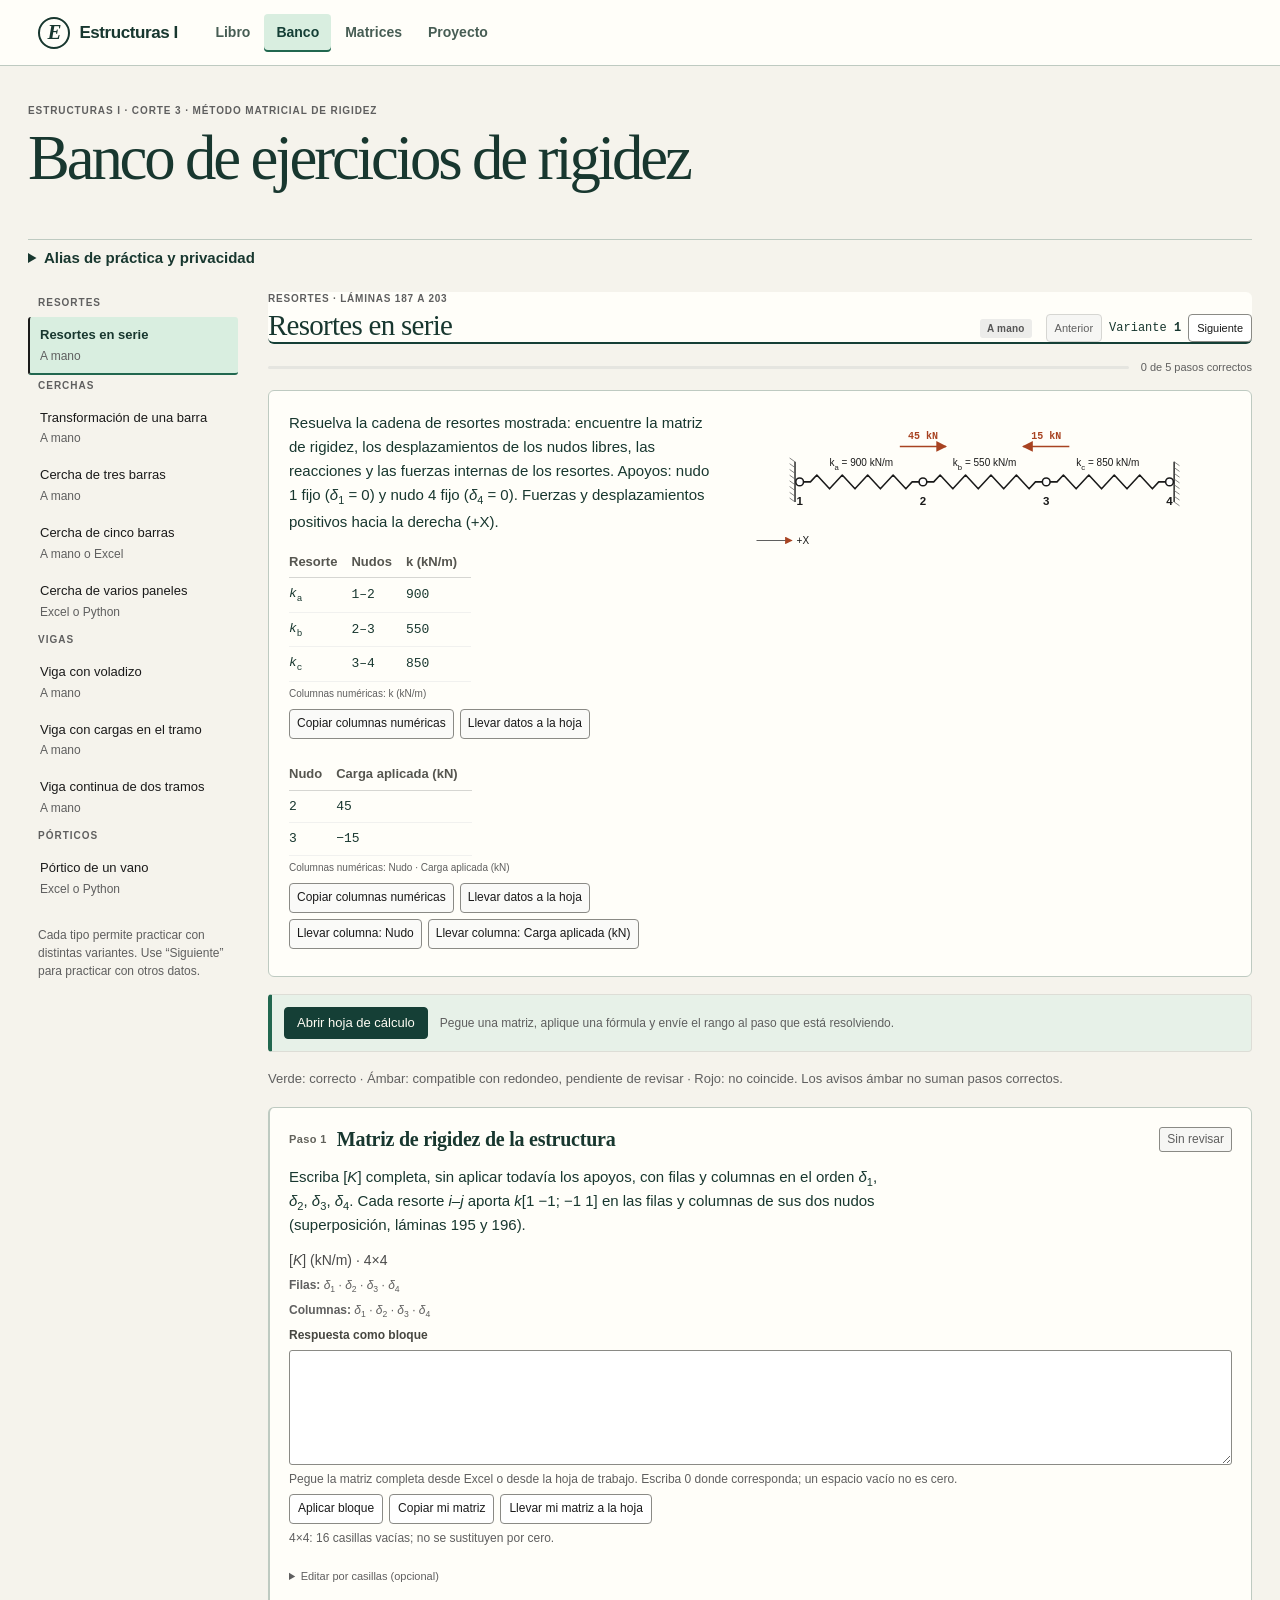
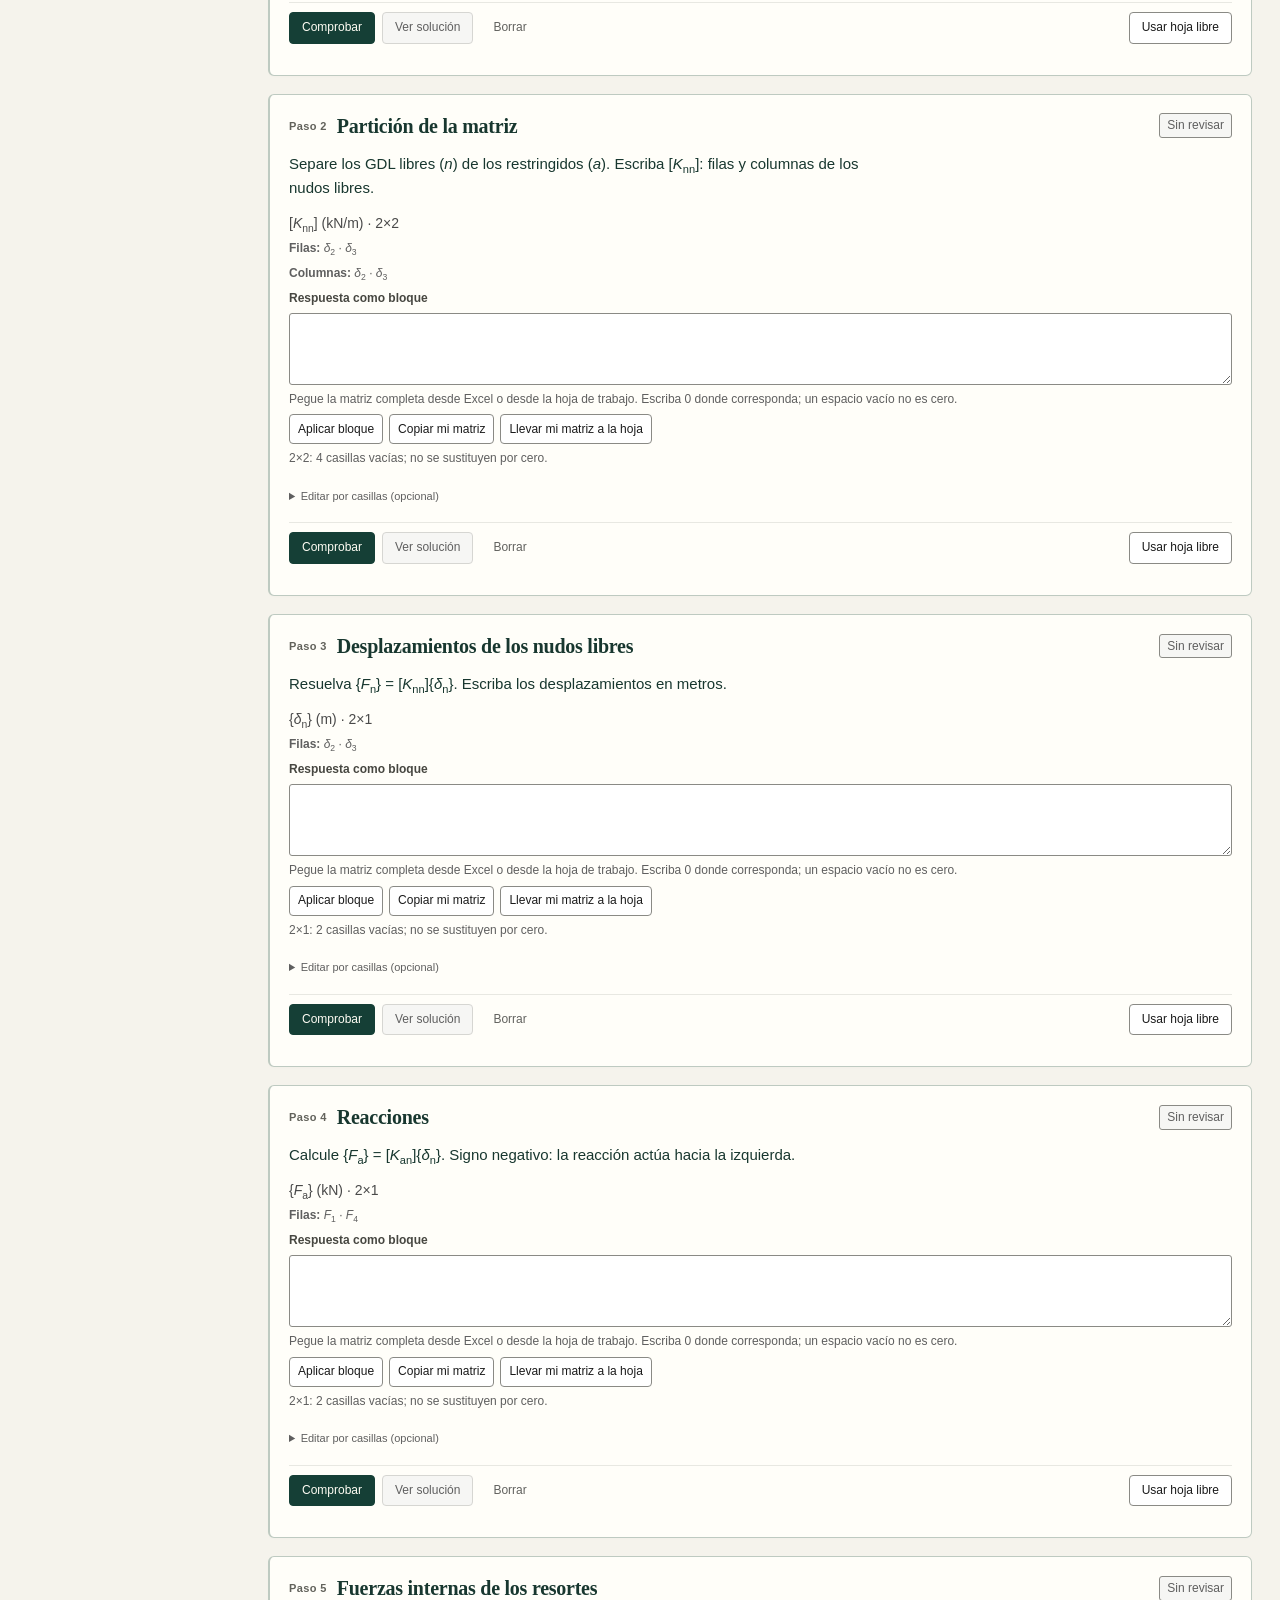
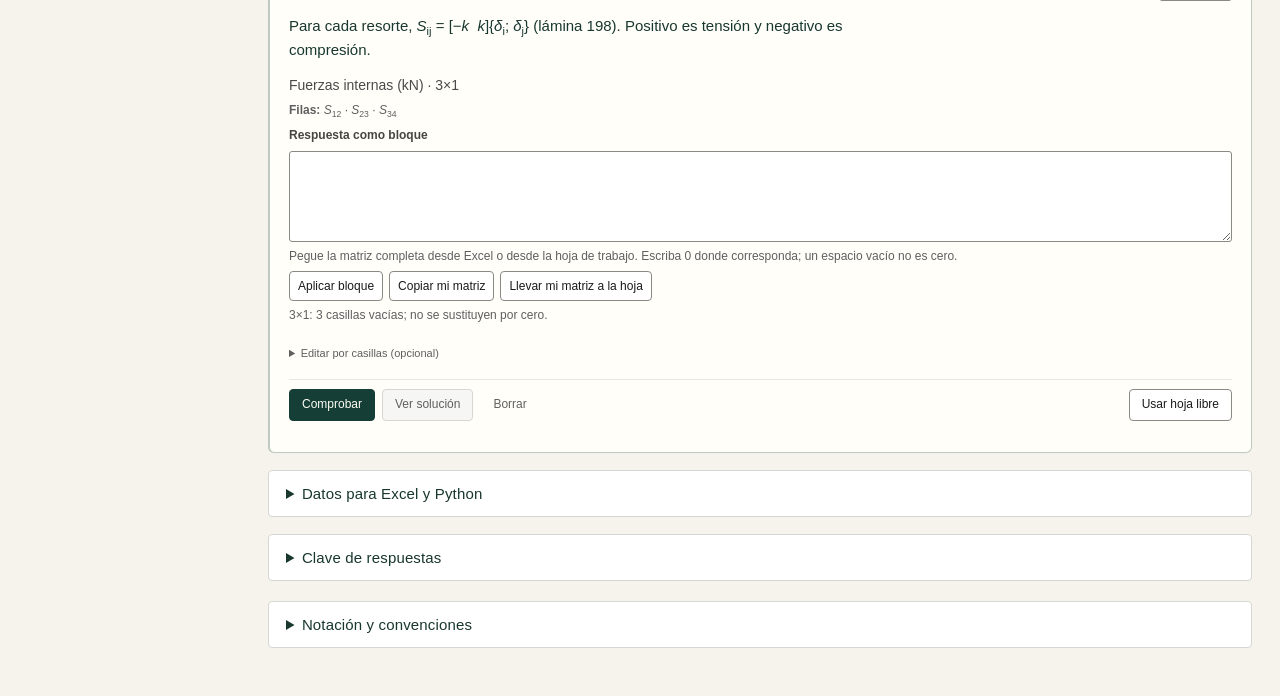
==== commit 7a8db85c: "Integra el proyecto de cercha y un piloto privado de revisión con evidencias" ====
--- a/banco.html
+++ b/banco.html
@@ -204,17 +204,26 @@
 <link rel="stylesheet" href="./bank-operational.css">
 <link rel="stylesheet" href="./tokens.css">
 <link rel="stylesheet" href="./bank-reading.css">
+  <link rel="stylesheet" href="./course.css">
 </head>
-<body>
+<body class="course-page course-bank">
+<a class="course-skip" href="#main">Ir al ejercicio</a>
+<header class="course-mast"><a class="course-brand" href="./index.html"><span class="course-sigil" aria-hidden="true">E</span>Estructuras I</a>
+  <nav class="course-nav" aria-label="Herramientas del curso"><a href="./index.html">Libro</a><a href="./banco.html" aria-current="page">Banco</a><a href="./calculadora.html">Matrices</a><a href="./proyecto.html">Proyecto</a></nav></header>
 <div class="wrap">
   <header class="top">
-    <div class="brand"><a href="index.html">Volver al libro</a><p class="eyebrow">Estructuras I · Corte 3 · Método matricial de rigidez</p><h1>Banco de ejercicios de rigidez</h1></div>
+    <div class="brand"><p class="eyebrow">Estructuras I · Corte 3 · Método matricial de rigidez</p><h1>Banco de ejercicios de rigidez</h1></div>
+  </header>
+  <details class="practice-options"><summary>Alias de práctica y privacidad</summary>
     <div class="who">
       <label for="alias">Alias de práctica</label>
       <div class="row"><input id="alias" placeholder="Ej.: PUENTE" maxlength="64" autocomplete="off" spellcheck="false" aria-describedby="alias-hint">
-        <span class="hint" id="alias-hint">Use un alias inventado, no su nombre ni código personal. El alias determina los datos de práctica. Se guarda con las respuestas solo en este navegador; no se envían datos. Sin alias se usan datos de ejemplo.</span></div>
+          <span class="hint" id="alias-hint">Use un alias inventado o deje el campo vacío para usar el ejemplo. Las respuestas y la hoja se guardan en este perfil del navegador.</span></div>
     </div>
-  </header>
+    <p>Quien use el mismo perfil puede volver a abrir la práctica. Use un perfil propio o una ventana privada. Al terminar, cierre todas las ventanas privadas y recoja los respaldos que descargó.</p>
+    <p>El banco procesa las respuestas en su dispositivo. GitHub Pages registra la dirección IP de las visitas por seguridad.</p>
+  </details>
+  <div id="practice-storage-status" role="status" aria-atomic="true"></div>
   <div class="layout">
     <aside class="side">
       <select id="nav-select" aria-label="Ejercicio"></select>
@@ -222,7 +231,7 @@
       <p class="side-note">Cada tipo permite practicar con distintas variantes. Use “Siguiente” para practicar con otros datos.</p>
     </aside>
     <div class="bank-content" style="min-width:0; display:grid; gap:20px;">
-      <main id="main"></main>
+      <main id="main" tabindex="-1"></main>
       <details class="panel" id="notacion">
         <summary>Notación y convenciones</summary>
         <div class="notation">
@@ -1401,9 +1410,43 @@
   const CAT = MRgen.catalog;
   const $ = (sel, el) => (el || document).querySelector(sel);
   const $$ = (sel, el) => [...(el || document).querySelectorAll(sel)];
+  const sessionOnly = new Map();
+  const isRecord = value => value !== null && typeof value === 'object' && !Array.isArray(value);
+  function isProgress(value) {
+    return isRecord(value) && isRecord(value.inputs) && Array.isArray(value.ok) &&
+      Array.isArray(value.tried) && (value.blocks == null || isRecord(value.blocks));
+  }
+  function keepInSession(key, value) {
+    sessionOnly.set(key, value);
+    const status = $('#practice-storage-status');
+    if (!status.textContent) {
+      status.textContent = 'Parte de su práctica se conserva solo en esta pestaña. Copie las respuestas que necesite antes de cerrarla.';
+    }
+    return value;
+  }
   const store = {
-    get(k, d) { try { const v = localStorage.getItem(k); return v ? JSON.parse(v) : d; } catch (e) { return d; } },
-    set(k, v) { try { localStorage.setItem(k, JSON.stringify(v)); } catch (e) { /* sin almacenamiento */ } }
+    get(key, fallback, valid = isRecord) {
+      if (sessionOnly.has(key)) return sessionOnly.get(key);
+      try {
+        const raw = localStorage.getItem(key);
+        if (raw === null) return fallback;
+        const value = JSON.parse(raw);
+        return valid(value) ? value : keepInSession(key, fallback);
+      } catch {
+        return keepInSession(key, fallback);
+      }
+    },
+    set(key, value) {
+      if (sessionOnly.has(key)) {
+        sessionOnly.set(key, value);
+        return;
+      }
+      try {
+        localStorage.setItem(key, JSON.stringify(value));
+      } catch {
+        keepInSession(key, value);
+      }
+    }
   };
   const saved = store.get('rigidez:banco:estado:v2', {});
   const S = { alias: typeof saved?.alias === 'string' ? saved.alias.slice(0, 64) : '', type: CAT.some(c => c.id === saved?.type) ? saved.type : CAT[0].id, variants: saved?.variants && typeof saved.variants === 'object' ? saved.variants : {} };
@@ -1462,7 +1505,7 @@
     const cat = CAT.find(c => c.id === S.type) || CAT[0];
     const seed = `${(S.alias || 'ejemplo').trim().toUpperCase()}|${cat.id}|${variant()}`;
     EX = generateWithRounding(MR, cat, MR.makeRng(seed));
-    PROG = store.get(progKey(), { inputs: {}, ok: [], tried: [], blocks: {} });
+    PROG = store.get(progKey(), { inputs: {}, ok: [], tried: [], blocks: {} }, isProgress);
     PROG.blocks ||= {};
     $('#nav').innerHTML = navHTML();
     $('#nav-select').innerHTML = selectHTML();
@@ -1476,12 +1519,12 @@
             <button type="button" class="btn btn-sm" data-var="1" aria-label="Variante siguiente">Siguiente</button>
           </div></div>
       </section>
-      <div class="bank-workspace-access"><button type="button" class="btn btn-primary" data-sheet-open>Usar hoja libre</button><span class="small">Grilla plegable junto al ejercicio. Copie sus matrices, escriba fórmulas y envíe el rango al paso; sin listas de operandos.</span></div>
       <div class="prog"><div class="prog-bar"><span style="width:0%"></span></div><span class="prog-t"></span></div>
       <section class="enun">
         <div class="enun-text">${EX.statement}${EX.dataHTML || ''}</div>
         <figure class="enun-fig">${EX.figure}</figure>
       </section>
+      <div class="bank-workspace-access"><button type="button" class="btn btn-primary" data-sheet-open>Abrir hoja de cálculo</button><span class="small">Pegue una matriz, aplique una fórmula y envíe el rango al paso que está resolviendo.</span></div>
       <p class="small">Verde: correcto · Ámbar: compatible con redondeo, pendiente de revisar · Rojo: no coincide. Los avisos ámbar no suman pasos correctos.</p>
       ${EX.roundingDiagnostic ? `<p class="small">${EX.roundingDiagnostic}</p>` : ''}
       <ol class="steps">${EX.steps.map(stepHTML).join('')}</ol>
--- a/course.css
+++ b/course.css
@@ -0,0 +1,136 @@
+/* Shared course interface. Values, examples and print rules live in the original modules. */
+@media screen {
+  .course-page, .course-grid {
+    --course-paper: #f5f3ec;
+    --course-surface: #fffef9;
+    --course-ink: #18372f;
+    --course-muted: #475d54;
+    --course-line: #becac1;
+    --course-evergreen: #153f36;
+    --course-green: #21674f;
+    --course-focus: #145eb5;
+    --course-selected: #d9eee0;
+    --course-serif: Georgia, 'Times New Roman', serif;
+    --course-sans: 'Segoe UI', Arial, sans-serif;
+    --course-mono: ui-monospace, Consolas, monospace;
+    color: var(--course-ink);
+    background: var(--course-paper);
+    font-family: var(--course-sans);
+  }
+  .course-page :is(button, a, input, textarea, select, summary):focus-visible,
+  .course-grid :is(button, input, textarea, summary, [role="grid"]):focus-visible {
+    outline: 3px solid var(--course-focus); outline-offset: 2px;
+  }
+  .course-page .course-mast {
+    box-sizing: border-box; display: flex; align-items: center; gap: clamp(12px, 2vw, 36px);
+    min-height: 66px; padding: 8px clamp(14px, 3vw, 44px); color: var(--course-ink);
+    background: var(--course-surface); border: 0; border-bottom: 1px solid var(--course-line);
+  }
+  .course-page .course-brand {
+    display: inline-flex; align-items: center; gap: 9px; flex: none; color: var(--course-ink);
+    font: 600 17px/1.15 var(--course-sans); text-decoration: none; letter-spacing: -.025em;
+  }
+  .course-sigil {display: grid; place-items: center; width: 32px; height: 32px; border: 2px solid currentColor; border-radius: 50%; font: italic 700 21px/1 var(--course-serif)}
+  .course-nav {display: flex; align-items: center; flex-wrap: wrap; gap: 2px}
+  .course-nav a {display: inline-flex; min-height: 38px; align-items: center; padding: 0 12px; border-radius: 4px; color: var(--course-muted); font: 600 14px/1.2 var(--course-sans); text-decoration: none}
+  .course-nav a[aria-current="page"] {background: var(--course-selected); color: var(--course-evergreen); box-shadow: inset 0 -2px var(--course-green)}
+  .course-nav a:hover, .course-route a:hover {background: #e7efe6; color: var(--course-evergreen)}
+  .course-book {--header: 66px; --sidebar: 232px}
+  .course-book .course-mast .mode-switch {margin-left: auto}
+  .course-book:not(.presentation) .sidebar {background: #efeee5; border-right-color: var(--course-line)}
+  .course-book:not(.presentation) .chapter-link.active {background: var(--course-selected); color: var(--course-ink)}
+  .course-book:not(.presentation) #content {max-width: 1400px; padding-inline: clamp(16px, 3vw, 54px)}
+  .course-book:not(.presentation) .course-cover {
+    display: grid; grid-template-columns: minmax(0, 1.1fr) minmax(0, .95fr); gap: clamp(20px,3vw,54px);
+    align-items: center; padding: clamp(24px,4vw,66px); color: #fffdf4; background: var(--course-evergreen); border-radius: 8px;
+  }
+  .course-kicker {margin: 0 0 14px; font: 600 13px/1.4 var(--course-sans); letter-spacing: .04em}
+  .course-book .course-cover h1 {font: 500 clamp(42px,5.6vw,86px)/.98 var(--course-serif); color: inherit; letter-spacing: -.055em; margin: 0 0 20px}
+  .course-lead {color: #e1eee3; font: 400 clamp(16px,1.35vw,20px)/1.55 var(--course-sans); max-width: 48ch; margin: 0}
+  .cover-links {display: flex; align-items: center; flex-wrap: wrap; gap: 10px 16px; margin-top: 24px}
+  .cover-links a {color: #fffdf4; font: 600 14px/1.4 var(--course-sans); text-underline-offset: 4px}
+  .cover-links .course-action {padding: 11px 16px; border-radius: 4px; background: #f3d59d; color: #203c30; text-decoration: none}
+  .course-plate {box-sizing: border-box; min-width: 0; margin: 0; padding: clamp(12px,2vw,24px); border-radius: 5px; background: #f6f3e8; color: var(--course-ink)}
+  .course-plate figcaption {display: flex; align-items: baseline; justify-content: space-between; flex-wrap: wrap; gap: 8px; font: 600 13px/1.4 var(--course-sans)}
+  .course-plate figcaption strong {font: 500 clamp(21px,2vw,34px)/1.15 var(--course-serif)}
+  .course-plot {margin: 14px 0 9px; background: #fffef9; border-block: 1px solid #c7d2c8}
+  .course-plot svg {display: block; max-width: 100%; width: 100%; height: auto}
+  .course-plate p {margin: 0; color: var(--course-muted); font: 400 14px/1.45 var(--course-sans)}
+  .course-route {display: grid; grid-template-columns: repeat(3,minmax(0,1fr)); margin: 14px 0 34px; border-block: 1px solid var(--course-line)}
+  .course-route a {display: grid; align-content: start; gap: 5px; padding: 18px 14px; color: var(--course-ink); text-decoration: none}
+  .course-route a + a {border-inline-start: 1px solid var(--course-line)}
+  .course-route strong {font: 600 17px/1.3 var(--course-sans); text-decoration: underline; text-underline-offset: 4px}
+  .course-route span {font: 400 14px/1.4 var(--course-sans); color: var(--course-muted)}
+  .course-book:not(.presentation) .section-head :is(h1,h2), .course-bank .top h1, .course-matrix .wb-heading h1 {font-family: var(--course-serif); color: var(--course-ink)}
+  .course-book:not(.presentation) .section-body > p {max-width: 70ch; font-size: 17px; line-height: 1.65}
+  .course-bank .wrap {max-width: 1320px; padding-top: 0}
+  .course-bank .top, .course-matrix .wb-heading {margin: 0; padding-block: clamp(20px,3vw,42px); border-bottom: 1px solid var(--course-line)}
+  .course-bank .top h1, .course-matrix .wb-heading h1 {font-size: clamp(34px,4.9vw,66px); font-weight: 500; letter-spacing: -.05em; line-height: 1.02; margin: 4px 0 9px}
+  .course-bank .top .brand {min-width: 0}
+  .practice-options {margin: 0 0 16px; color: var(--course-ink)}
+  .practice-options summary {width: fit-content; font-weight: 600; cursor: pointer; padding: 6px 0}
+  .practice-options .who {margin-block: 8px; max-width: 660px}
+  #practice-storage-status:not(:empty) {background: #fff0d0; border-inline-start: 4px solid #81520d; color: #513600; padding: 10px 14px; margin-bottom: 14px}
+  .course-bank .exhead, .course-bank .enun, .course-bank .step, .course-matrix .wb-card {background: var(--course-surface); border-color: var(--course-line); border-radius: 6px}
+  .course-bank .exhead {border-bottom: 2px solid var(--course-evergreen)}
+  .course-bank .bank-workspace-access {border-inline-start: 4px solid var(--course-green); padding: 12px; background: #e7f1e8}
+  .course-bank .steps, .course-bank .enun-text {min-width: 0}
+  .course-bank .step-h h3, .course-matrix .wb-card h2 {color: var(--course-ink); font-family: var(--course-serif)}
+  .course-bank .btn-primary, .course-matrix button.primary {background: var(--course-evergreen); color: #fffdf4; border-color: var(--course-evergreen)}
+  .course-bank .nav-item[aria-current="page"], .course-matrix .wb-tabs button[aria-selected="true"] {background: var(--course-selected); color: var(--course-ink); border-bottom: 2px solid var(--course-green)}
+  .course-matrix #main {width: min(1230px, 100%); margin: auto; padding-inline: clamp(14px,3vw,42px)}
+  .course-matrix .matrix-scroll {max-height: min(58vh, 450px); overflow: auto; padding: 0; border: 1px solid var(--course-line); overscroll-behavior: contain; scrollbar-gutter: stable; scroll-padding: 42px 16px 12px 66px}
+  .course-matrix .matrix-table {border-collapse: separate; border-spacing: 0}
+  .course-matrix .matrix-table th {background: #e8eee6; color: var(--course-ink); font-size: 13px; font-weight: 600}
+  .course-matrix .matrix-table thead th {position: sticky; top: 0; z-index: 2}
+  .course-matrix .matrix-table tbody th {position: sticky; left: 0; z-index: 1}
+  .course-matrix .matrix-table thead th:first-child {left: 0; z-index: 3}
+  .course-matrix .matrix-table td {padding: 0; background: var(--course-surface)}
+  .course-matrix .matrix-table td button {width: 100%; min-height: 36px; border: 0; padding: 5px 10px; font: 14px var(--course-mono); text-align: right}
+  .course-matrix .matrix-table td.selected {background: var(--course-selected); outline: none; box-shadow: inset 0 0 0 2px var(--course-green)}
+  .course-matrix .matrix-table button:focus-visible {outline-offset: -3px}
+  .course-matrix .matrix-coordinates {margin-block: 5px 9px; color: var(--course-muted); font: 600 14px/1.4 var(--course-sans)}
+  .course-grid .toolbar {background: #e7eee7; flex-wrap: wrap}
+  .course-grid .toolbar button, .course-grid summary, .course-grid .formula-line #commit {min-height: 32px; font-size: 13px}
+  .course-grid .formula-line {background: var(--course-surface)}
+  .course-grid .grid-cell {font-size: 14px; color: var(--course-ink)}
+  .course-grid .grid-cell.active {box-shadow: inset 0 0 0 2px var(--course-green)}
+  .course-grid :is(.column-head,.row-head).selected {background: var(--course-evergreen); color: white}
+  .course-grid .grid-cell.selected {background: var(--course-selected)}
+  .course-grid .grid-cell.error {background: #fbecea; color: #892618}
+  .course-grid .sheet-footer, .course-grid #notice {font-size: 12px; line-height: 1.4}
+  .course-grid .paste-dialog {width: min(420px,calc(100% - 24px)); max-height: calc(100dvh - 22px); overflow: auto; background: var(--course-surface)}
+  .paste-dialog label, .paste-dialog textarea {display: block; width: 100%}
+  .paste-dialog textarea {margin-block: 8px 12px; min-height: 68px; font: 16px/1.4 var(--course-mono); resize: vertical}
+  .paste-dialog p {margin-block: 6px}
+  .paste-dialog footer {display: flex; flex-wrap: wrap; gap: 8px; justify-content: flex-end}
+  .course-page .course-skip {position: absolute; z-index: 99; top: 3px; left: 8px; padding: 8px; color: #fff; background: #163e34; transform: translateY(-145%)}
+  .course-page .course-skip:focus {transform: none}
+}
+@media screen and (max-width: 880px) {
+  .course-book:not(.presentation) .course-cover {grid-template-columns: 1fr}
+  .course-cover-copy {max-width: 60ch}
+}
+@media screen and (max-width: 760px) {
+  .course-book, .course-book.presentation {--header: 102px}
+  .course-page .course-mast {display: grid; grid-template-columns: 1fr auto auto; grid-template-rows: auto auto; gap: 3px 7px; align-content: center; padding: 5px 12px; height: auto; min-height: 91px}
+  .course-book .course-mast {height: 102px; min-height: 102px}
+  .course-mast .course-brand {grid-column: 1; grid-row: 1}
+  .course-mast .course-nav {grid-row: 2; grid-column: 1 / -1}
+  .course-mast .mode-switch {grid-column: 2; grid-row: 1}
+  .course-mast .menu-toggle {grid-column: 3; grid-row: 1}
+  .course-nav a {min-height: 37px; padding-inline: 12px}
+  .course-book:not(.presentation) #content {padding: 16px 12px 42px}
+  .course-route {grid-template-columns: 1fr}
+  .course-route a + a {border-inline-start: none; border-top: 1px solid var(--course-line)}
+  .course-route a {padding: 12px}
+  .course-bank .top {display: block}
+  .course-grid .formula-line :is(#address,#formula), .course-bank :is(input.cell,.block-input), .course-matrix .matrix-table td input {font-size:16px}
+}
+@media (pointer: coarse) and (min-height: 460px) {
+  .course-nav a, .course-matrix .matrix-table td button, .course-grid .toolbar button, .course-grid .toolbar-more > summary {min-height:44px}
+}
+@media print {
+  .course-nav, .course-mast, .course-route, .cover-links, .practice-options, .paste-dialog, .course-skip {display:none!important}
+  .course-plot svg {max-width:100%; height:auto}
+}
